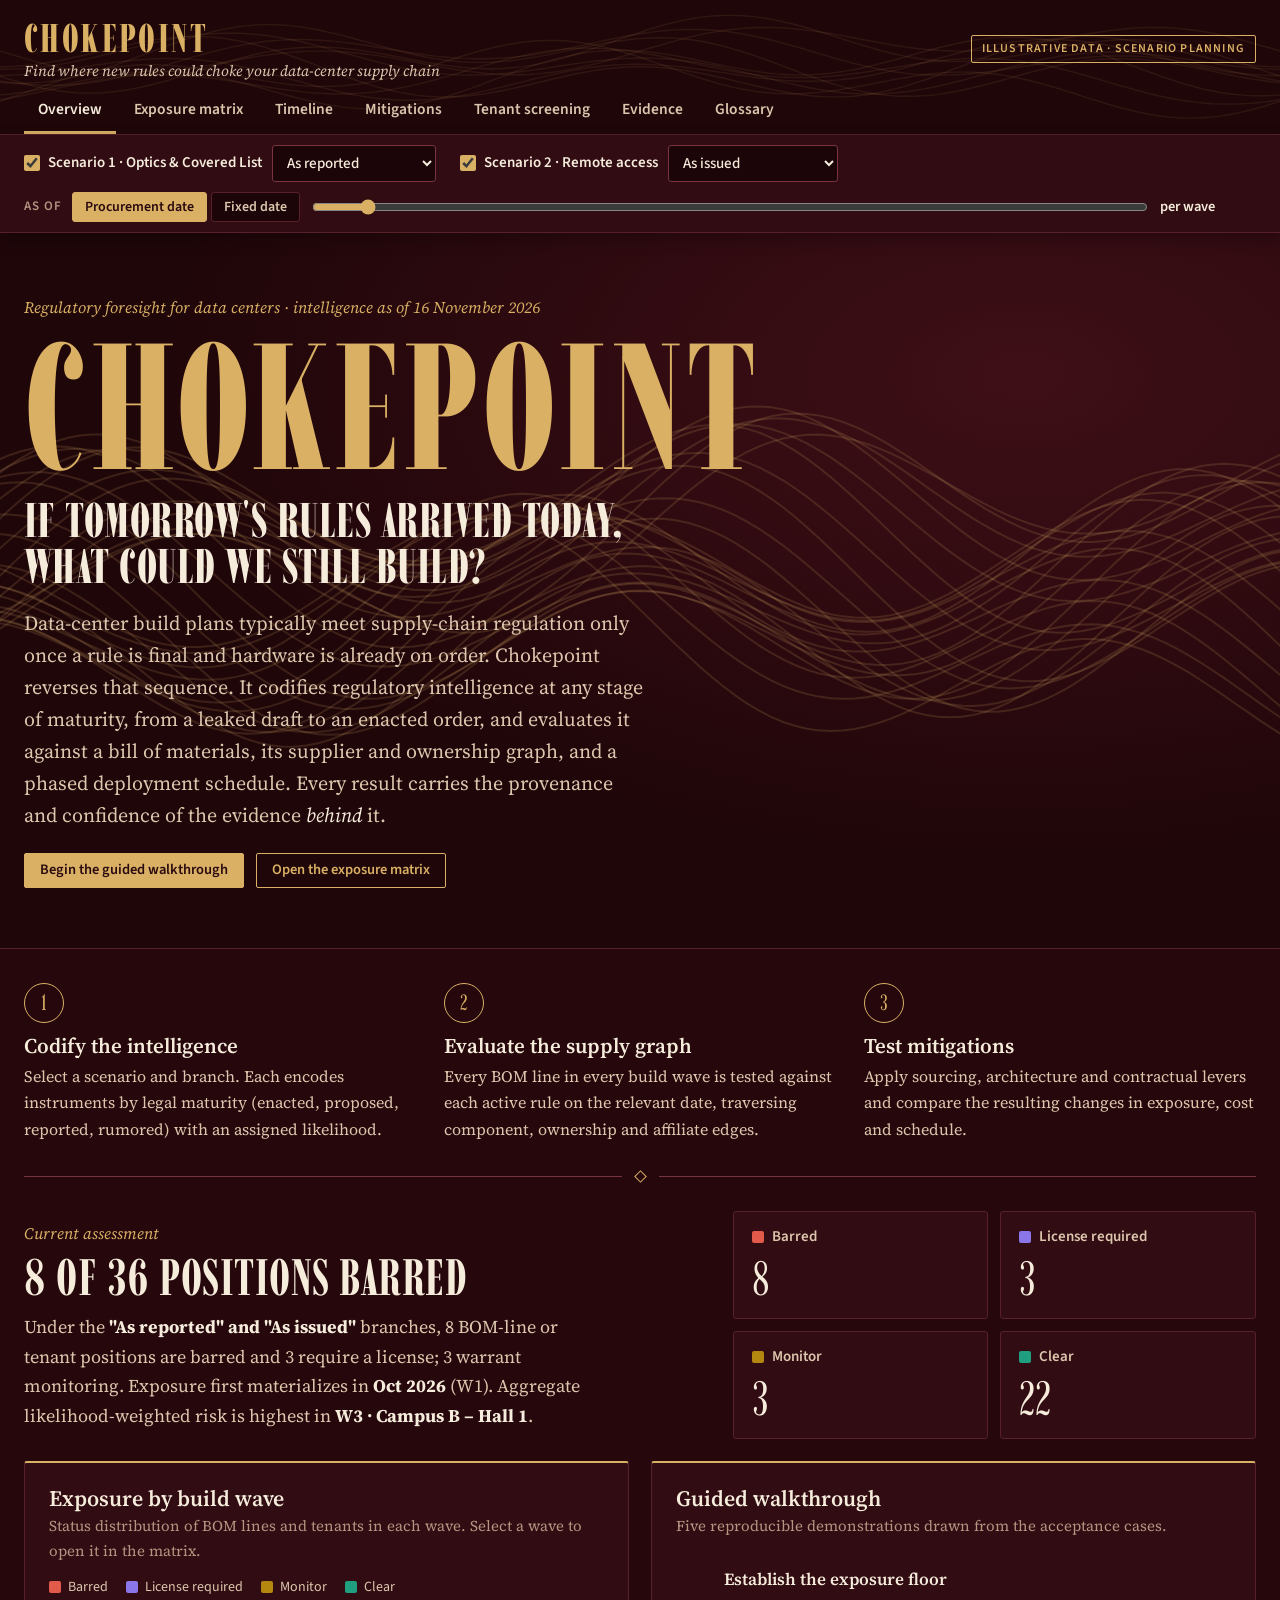
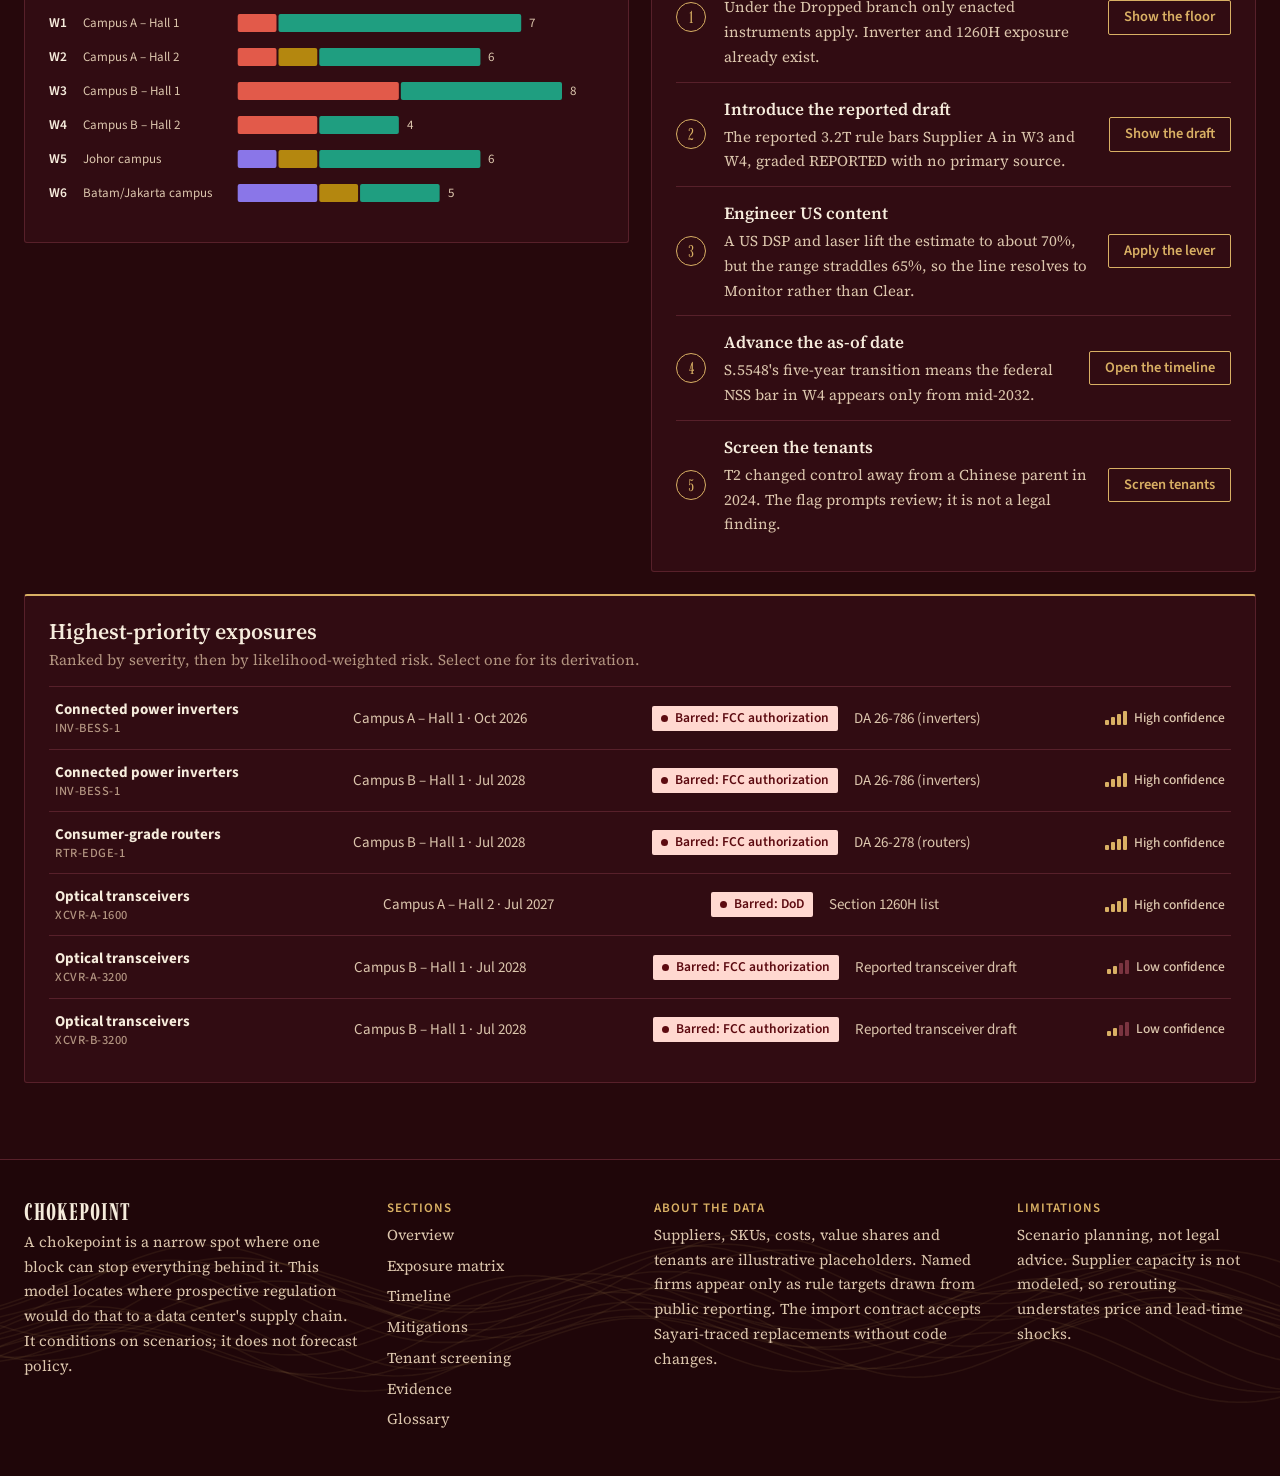
==== docs/index.html @ ebf14342 "Raise copy to a graduate reading level Restore regulatory terms of art, show evidence grades inline," ====
<!doctype html>
<html lang="en">
  <head>
    <meta charset="UTF-8" />
    <meta name="viewport" content="width=device-width, initial-scale=1.0" />
    <meta name="color-scheme" content="dark" />
    <title>Chokepoint</title>
    <meta name="description" content="Chokepoint: find where new rules could choke your data-center supply chain." />
    <link rel="preconnect" href="https://fonts.googleapis.com" />
    <link rel="preconnect" href="https://fonts.gstatic.com" crossorigin />
    <link rel="stylesheet" href="https://fonts.googleapis.com/css2?family=Imbue:opsz,wght@10..100,500..800&family=Source+Serif+4:ital,opsz,wght@0,8..60,400;0,8..60,600;1,8..60,400&family=Source+Sans+3:wght@400;500;600;700&display=swap" />
    <script type="module" crossorigin src="./assets/index-BmzJ3K8h.js"></script>
    <link rel="stylesheet" crossorigin href="./assets/index-D7K7IXL4.css">
  </head>
  <body>
    <div id="root"></div>
  </body>
</html>
---- docs/assets/index-D7K7IXL4.css ----
:root{color-scheme:dark;--bg: #26080c;--bg-raised: #310c12;--bg-hover: #3d1118;--bg-inset: #1c0508;--band: #1f0609;--line: #57202a;--line-strong: #7a3440;--text: #f6ecdc;--muted: #dcc6ad;--dim: #b39581;--gold: #d9b064;--gold-ink: #2a0a0e;--gold-soft: rgba(217, 176, 100, .12);--pattern: rgba(217, 176, 100, .16);--c-block: #e25a4a;--c-lic: #8a76e8;--c-watch: #b4870f;--c-clear: #1f9e80;--lane-solid: #ead2b8;--lane-bg: #3d1118;--st-block-bg: #ffd8d0;--st-block-fg: #5c0a10;--st-lic-bg: #ddd3ff;--st-lic-fg: #29125e;--st-risk-bg: #ffd4aa;--st-risk-fg: #4f2400;--st-watch-bg: #f4e09a;--st-watch-fg: #3d3000;--st-clear-fg: #a9dcc6;--st-clear-line: #4b7a69;--display: "Imbue", "Didot", "Bodoni 72", Georgia, serif;--serif: "Source Serif 4", Georgia, "Times New Roman", serif;--sans: "Source Sans 3", "Helvetica Neue", Arial, sans-serif;--radius: 3px}*{box-sizing:border-box}html,body{margin:0}html{scroll-behavior:smooth}body{background:var(--bg);color:var(--text);font:17px/1.65 var(--serif);-webkit-font-smoothing:antialiased}a{color:var(--gold);text-underline-offset:3px}:focus-visible{outline:2px solid var(--gold);outline-offset:2px}button,select,input{font:inherit;color:inherit}.wrap{max-width:1320px;margin:0 auto;padding-left:max(24px,env(safe-area-inset-left,0px));padding-right:max(24px,env(safe-area-inset-right,0px))}.muted{color:var(--muted)}.small{font-size:14px}.pad{padding:16px;margin:0}.code{font:500 12.5px/1.3 var(--sans);letter-spacing:.04em;color:var(--dim);display:block}.kicker{font:italic 400 16px/1.3 var(--serif);color:var(--gold)}.label{display:block;font:600 13px/1.3 var(--sans);letter-spacing:.06em;text-transform:uppercase;color:var(--dim);margin-top:4px}.display{font-family:var(--display);font-weight:700;font-variation-settings:"opsz" 60;text-transform:uppercase;letter-spacing:.01em;margin:0;line-height:.95;text-wrap:balance}.footnote{margin:0;font-size:14px;color:var(--dim);font-style:italic}.warn{color:var(--st-watch-bg);font-weight:600}.guilloche{position:absolute;top:0;right:0;bottom:0;left:0;width:100%;height:100%;pointer-events:none}.guilloche path{fill:none;stroke:var(--pattern);stroke-width:1}.orn-rule{display:flex;align-items:center;gap:0;margin:8px 0}.orn-rule:before,.orn-rule:after{content:"";flex:1;border-top:1px solid var(--line-strong)}.orn-rule span{width:9px;height:9px;transform:rotate(45deg);border:1px solid var(--gold);margin:0 14px}.topbar{position:relative;overflow:hidden;background:var(--band);border-bottom:1px solid var(--line)}.topbar-pattern path{stroke:#d9b06417}.topbar-in{position:relative;display:flex;flex-wrap:wrap;justify-content:space-between;align-items:center;gap:10px 24px;padding-block:18px 10px}.wordmark{display:grid;gap:4px;color:var(--text);text-decoration:none}.wordmark span{font:800 40px/1 var(--display);font-variation-settings:"opsz" 90;letter-spacing:.06em;text-transform:uppercase;color:var(--gold)}.wordmark small{font:italic 15px/1.2 var(--serif);color:var(--muted)}.banner{font:600 12px/1 var(--sans);letter-spacing:.1em;text-transform:uppercase;color:var(--gold);border:1px solid var(--gold);padding:7px 10px;border-radius:2px}.tabs{position:relative;display:flex;flex-wrap:wrap;gap:0 4px}.tabs a{padding:12px 14px 13px;color:var(--muted);text-decoration:none;font:600 15.5px/1 var(--sans);border-bottom:3px solid transparent}.tabs a:hover{color:var(--text)}.tabs a[aria-current=page]{color:var(--text);border-bottom-color:var(--gold)}body:before{content:"";position:fixed;inset:0 0 auto;height:env(safe-area-inset-top,0px);z-index:30;background:var(--bg-raised)}.controlbar{position:sticky;top:env(safe-area-inset-top,0px);z-index:20;background:var(--bg-raised);border-bottom:1px solid var(--line);box-shadow:0 6px 16px #00000047;font-family:var(--sans)}.controlbar-in{display:flex;flex-wrap:wrap;gap:10px 24px;align-items:center;padding-block:10px}.ctl{display:flex;align-items:center;gap:10px}.ctl select{background:var(--bg-inset);border:1px solid var(--line-strong);border-radius:3px;padding:6px 10px;font:500 15px/1.2 var(--sans)}.ctl select:disabled{opacity:.45}.ctl-date{flex:1 1 420px;min-width:300px}.ctl-date .seg button{white-space:nowrap}.ctl-date input[type=range]{flex:1;min-width:100px;accent-color:var(--gold)}.controlbar .seg{flex-wrap:nowrap}.ctl-label{white-space:nowrap;font:600 13px/1 var(--sans);letter-spacing:.08em;text-transform:uppercase;color:var(--dim)}.readout{font:600 14.5px/1.2 var(--sans);min-width:96px;white-space:nowrap}.toggle{display:inline-flex;gap:8px;align-items:center;font:600 15px/1.3 var(--sans);cursor:pointer}.toggle input{accent-color:var(--gold);width:16px;height:16px;margin:0}.seg{display:inline-flex;flex-wrap:wrap;gap:4px;font-family:var(--sans)}.seg button{background:var(--bg-inset);border:1px solid var(--line);border-radius:3px;padding:7px 12px;font:600 14px/1 var(--sans);color:var(--muted);cursor:pointer}.seg button:hover{color:var(--text);border-color:var(--line-strong)}.seg button[aria-pressed=true]{background:var(--gold);border-color:var(--gold);color:var(--gold-ink)}.lever-pill{background:var(--gold-soft);border:1px solid var(--gold);color:var(--gold);border-radius:999px;padding:6px 13px;font:600 13.5px/1 var(--sans);cursor:pointer}.btn{background:transparent;border:1px solid var(--gold);color:var(--gold);border-radius:2px;padding:9px 15px;font:600 14.5px/1 var(--sans);cursor:pointer;white-space:nowrap}.btn:hover{background:var(--gold-soft)}.btn.primary{background:var(--gold);color:var(--gold-ink)}.btn.primary:hover{background:#e6c27c}.heroband{position:relative;overflow:hidden;background:radial-gradient(ellipse at 80% 20%,#3f0f17 0%,var(--band) 60%);border-bottom:1px solid var(--line)}.hero-pattern{opacity:1}.hero-in{position:relative;display:grid;gap:18px;padding-block:64px 60px;max-width:1320px}.hero-brand{font-size:clamp(72px,14vw,200px);line-height:.8;font-weight:800;font-variation-settings:"opsz" 100;letter-spacing:.02em;color:var(--gold)}.hero-title{font-size:clamp(30px,3.8vw,52px);line-height:.95;color:var(--text);font-weight:800;font-variation-settings:"opsz" 100}.hero-lede{margin:0;max-width:62ch;font-size:20px;line-height:1.6;color:var(--muted)}.hero-lede em{color:var(--text)}.hero-cta{display:flex;flex-wrap:wrap;gap:12px;margin-top:4px}.pagehead{position:relative;overflow:hidden;background:var(--band);border-bottom:1px solid var(--line)}.pagehead-pattern path{stroke:#d9b0641f}.pagehead-in{position:relative;display:grid;gap:10px;padding-block:40px 34px}.pagehead .display{font-size:clamp(38px,5vw,68px)}.intro{max-width:70ch;color:var(--muted);font-size:18px}.intro p{margin:0}.intro b{color:var(--text)}.view{display:grid;gap:22px;padding-block:34px 56px}.with-side{grid-template-columns:minmax(0,1fr) 380px;align-items:start}.main-col{display:grid;gap:14px;min-width:0}@media(max-width:1100px){.with-side{grid-template-columns:minmax(0,1fr)}}.grid-2{display:grid;grid-template-columns:repeat(auto-fit,minmax(min(100%,480px),1fr));gap:22px;align-items:start}.grid-side{display:grid;grid-template-columns:minmax(0,1fr) 340px;gap:22px;align-items:start}@media(max-width:1000px){.grid-side{grid-template-columns:minmax(0,1fr)}}.card{background:var(--bg-raised);border:1px solid var(--line);border-top:2px solid var(--gold);border-radius:var(--radius);padding:22px 24px;min-width:0;display:grid;gap:14px;align-content:start}.card-h{display:grid;gap:2px}.card-h h2{margin:0;font:600 22px/1.25 var(--serif)}.card-h p{margin:0;font-size:15px;color:var(--dim)}.steps{display:grid;grid-template-columns:repeat(auto-fit,minmax(240px,1fr));gap:28px}.steps h3{margin:10px 0 4px;font:600 21px/1.25 var(--serif)}.steps p{margin:0;color:var(--muted);font-size:16px}.step-n{display:inline-grid;place-items:center;width:40px;height:40px;border-radius:50%;border:1px solid var(--gold);color:var(--gold);font:400 22px/1 var(--display)}.step-n.small{width:30px;height:30px;font-size:17px}.answer{display:grid;grid-template-columns:minmax(0,1.3fr) minmax(0,1fr);gap:28px;align-items:center}@media(max-width:900px){.answer{grid-template-columns:minmax(0,1fr)}}.answer .display{font-size:clamp(34px,4vw,54px);margin:6px 0 10px}.lede{margin:0;font-size:18px;color:var(--muted);max-width:64ch}.lede b{color:var(--text)}.tiles{display:grid;grid-template-columns:repeat(2,minmax(0,1fr));gap:12px}.tile{display:grid;gap:8px;text-align:left;background:var(--bg-raised);border:1px solid var(--line);border-radius:var(--radius);padding:16px 18px;cursor:pointer;font-family:var(--sans)}.tile:hover{border-color:var(--gold)}.tile-k{display:flex;align-items:center;gap:8px;font:600 15px/1.2 var(--sans);color:var(--muted)}.tile-n{font:400 48px/1 var(--display);font-variant-numeric:tabular-nums}.tour{list-style:none;margin:0;padding:0;display:grid}.tour li{display:grid;grid-template-columns:34px minmax(0,1fr) auto;gap:14px;align-items:center;padding:12px 0;border-top:1px solid var(--line)}.tour li:first-child{border-top:0}.tour b{font:600 17px/1.3 var(--serif)}.tour p{margin:2px 0 0;font-size:15px;color:var(--muted)}@media(max-width:560px){.tour li{grid-template-columns:34px minmax(0,1fr)}.tour .btn{grid-column:2;justify-self:start}}.toplist{display:grid}.toprow{display:grid;grid-template-columns:minmax(170px,1.2fr) minmax(150px,1.2fr) auto minmax(0,1fr) auto;gap:16px;align-items:center;text-align:left;background:transparent;border:0;border-top:1px solid var(--line);padding:12px 6px;cursor:pointer;font:15px/1.4 var(--sans)}.toprow:hover{background:var(--bg-hover)}.toprow>*{min-width:0}@media(max-width:900px){.toprow{grid-template-columns:1fr auto}.toprow>:nth-child(2),.toprow>:nth-child(4),.toprow>:nth-child(5){display:none}}.sure{display:inline-flex;align-items:center;gap:7px;font:500 13.5px/1.2 var(--sans);color:var(--muted);white-space:nowrap}.sure-bars{display:inline-flex;gap:2px;align-items:flex-end}.sure-bars i{width:4px;background:var(--line-strong);border-radius:1px}.sure-bars i:nth-child(1){height:5px}.sure-bars i:nth-child(2){height:8px}.sure-bars i:nth-child(3){height:11px}.sure-bars i:nth-child(4){height:14px}.sure-bars i.on{background:var(--gold)}.chart{position:relative;display:grid;gap:12px;min-width:0;font-family:var(--sans)}.chart svg{display:block;overflow:visible}.legend{display:flex;flex-wrap:wrap;gap:6px 18px;font:14px/1.3 var(--sans);color:var(--muted)}.legend span{display:inline-flex;align-items:center;gap:7px}.sw{display:inline-block;width:12px;height:12px;border-radius:2px;flex:none}.sw-block{background:var(--c-block)}.sw-lic{background:var(--c-lic)}.sw-watch{background:var(--c-watch)}.sw-clear{background:var(--c-clear)}.sw-lane{background:var(--lane-solid)}.sw-hatch{background:repeating-linear-gradient(45deg,var(--lane-solid) 0 2px,var(--lane-bg) 2px 5px)}.sw-sparse{background:repeating-linear-gradient(135deg,var(--lane-solid) 0 1px,var(--lane-bg) 1px 6px)}.sw-dash{border:1.5px dashed var(--lane-solid)}.sw-dot{border:2px solid var(--text);border-radius:50%}.ax{font:13px var(--sans);fill:var(--muted)}.ax-strong{font:600 13.5px var(--sans);fill:var(--text)}.ax-dim{font:italic 13px var(--serif);fill:var(--dim)}.ax-cursor{font:600 12.5px var(--sans);fill:var(--gold)}.grid{stroke:var(--line);stroke-width:1}.zero{stroke:var(--line-strong);stroke-width:1.5}.cursor{stroke:var(--gold);stroke-width:2}.tick{stroke:var(--text);stroke-width:2}.dot{fill:var(--bg-raised);stroke:var(--text);stroke-width:2}.dashbox{stroke:var(--lane-solid);stroke-width:1.5;stroke-dasharray:4 3}.clickable{cursor:pointer}.clickable:hover .ax-strong{fill:var(--gold)}.tooltip{position:absolute;z-index:5;pointer-events:none;background:var(--bg-inset);border:1px solid var(--line-strong);border-radius:3px;padding:9px 11px;font:14px/1.45 var(--sans);color:var(--text);box-shadow:0 8px 20px #0006;max-width:300px}.tiprow{display:flex;align-items:center;gap:6px}.tiprow b{margin-left:auto;padding-left:12px}.tiphint{display:block;margin-top:4px;color:var(--dim);font-size:13px}.filters{display:flex;flex-wrap:wrap;gap:10px 22px;align-items:center;font-family:var(--sans)}.matrix{overflow-x:auto;border:1px solid var(--line);border-radius:var(--radius);background:var(--bg-inset);font-family:var(--sans)}table{border-collapse:separate;border-spacing:0;width:100%;font-variant-numeric:tabular-nums}th,td{border-bottom:1px solid var(--line);padding:0;text-align:left;vertical-align:top}.matrix thead th{background:var(--bg-raised);padding:12px 14px;min-width:150px;font-weight:400;vertical-align:bottom}.matrix thead th:first-child{min-width:200px;position:sticky;left:0;z-index:2;font:600 13px var(--sans);color:var(--dim);letter-spacing:.08em;text-transform:uppercase}.wid{display:block;font:400 22px/1 var(--display);color:var(--gold)}.wname{display:block;font:600 15px/1.3 var(--sans);color:var(--text);margin:4px 0}.wmeta{display:block;font:13.5px/1.45 var(--sans);color:var(--muted)}.matrix tbody th{position:sticky;left:0;z-index:1;background:var(--bg-inset);padding:12px 14px;font:600 15px/1.3 var(--sans);border-right:1px solid var(--line)}.matrix tbody th small{display:block;color:var(--dim);font:400 13px/1.35 var(--sans);margin-top:2px}.matrix td.txt{padding:14px;font-size:15px;vertical-align:middle}.matrix td.num{font-variant-numeric:tabular-nums}tr.group th,tr.group td{background:var(--bg)!important;padding:18px 14px 8px}tr.group th{font:600 19px/1.2 var(--serif)!important;color:var(--text)}tr.group th small{font:italic 14px/1.4 var(--serif)!important;color:var(--dim);max-width:46ch}.cellbtn{display:grid;gap:6px;width:100%;min-height:64px;padding:11px 14px;background:transparent;border:0;text-align:left;cursor:pointer;align-content:start}.cellbtn:hover{background:var(--bg-hover)}.cellbtn[aria-pressed=true]{background:var(--gold-soft);box-shadow:inset 0 0 0 1.5px var(--gold)}.empty{display:block;padding:14px;color:var(--line-strong)}.flags{display:flex;flex-wrap:wrap;gap:4px}.flag{font:500 12px/1.2 var(--sans);color:var(--muted);border:1px dashed var(--line-strong);padding:3px 6px;border-radius:2px}.chip{display:inline-flex;align-items:center;gap:7px;justify-self:start;font:600 13.5px/1.1 var(--sans);padding:5px 9px;border-radius:2px;white-space:nowrap}.chip:before{content:"";width:7px;height:7px;border-radius:50%;background:currentColor;flex:none}.chip.block{background:var(--st-block-bg);color:var(--st-block-fg)}.chip.lic{background:var(--st-lic-bg);color:var(--st-lic-fg)}.chip.risk{background:var(--st-risk-bg);color:var(--st-risk-fg)}.chip.watch{background:var(--st-watch-bg);color:var(--st-watch-fg)}.chip.clear{color:var(--st-clear-fg);box-shadow:inset 0 0 0 1px var(--st-clear-line)}.side{position:sticky;top:76px;background:var(--bg-raised);border:1px solid var(--line);border-top:2px solid var(--gold);border-radius:var(--radius);padding:20px 22px;display:grid;gap:12px;max-height:calc(100vh - 92px);overflow:auto;align-content:start;font-size:16px}.side-h{display:flex;justify-content:space-between;gap:8px;align-items:start}.side .display{font-size:30px}.x{background:none;border:0;color:var(--muted);font-size:24px;line-height:1;cursor:pointer;padding:0 4px}.x:hover{color:var(--text)}.hit{border-top:1px solid var(--line);padding-top:14px;display:grid;gap:8px}.hit-h{display:flex;gap:10px;align-items:baseline;font-size:17px}.rule-tag{font:600 12px/1 var(--sans);color:var(--gold);border:1px solid var(--gold);padding:3px 5px;border-radius:2px}.hit p{margin:0;font-size:15.5px;color:var(--muted)}.chain{list-style:none;margin:0;padding:10px 12px;display:grid;gap:8px;background:var(--bg-inset);border-radius:3px;font:15px/1.35 var(--sans)}.chain li{position:relative;padding-left:20px}.chain li:before{content:"";position:absolute;left:4px;top:7px;width:7px;height:7px;border-radius:50%;background:var(--gold)}.chain li+li:after{content:"";position:absolute;left:7px;top:-8px;height:14px;border-left:1px solid var(--line-strong)}.sources{display:grid;gap:4px;font:15px/1.4 var(--sans)}.nosrc{display:inline-block;font:600 12.5px/1 var(--sans);color:var(--st-block-bg);border:1px dashed var(--st-block-bg);padding:5px 7px;border-radius:2px;justify-self:start;margin-top:4px}.more summary{cursor:pointer;font:600 14px/1.3 var(--sans);color:var(--dim)}.kv{display:grid;grid-template-columns:110px minmax(0,1fr);gap:6px 12px;font:14.5px/1.45 var(--sans);margin:8px 0 0}.kv dt{color:var(--dim);font-weight:600}.kv dd{margin:0;min-width:0;overflow-wrap:anywhere}.kv dd.code{display:block}.own{display:grid;gap:6px;padding:12px;background:var(--bg-inset);border-radius:3px}.own-track{position:relative;height:26px}.own-seg{position:absolute;top:0;height:26px;border-radius:2px;background:var(--line-strong);font:600 12.5px/26px var(--sans);padding-left:7px;overflow:hidden;white-space:nowrap}.own-seg.concern{background:var(--c-block);color:#fff}.own-legend{display:grid;gap:2px;font:14px/1.4 var(--sans);color:var(--muted)}.own p{margin:0}.rulecard{display:grid;gap:10px}.rulecard .display{font-size:28px}.rulecard p{margin:0;color:var(--muted)}.lever-grid{display:grid;grid-template-columns:repeat(auto-fit,minmax(min(100%,300px),1fr));gap:14px}.lever{display:grid;grid-template-columns:18px minmax(0,1fr);gap:6px 12px;background:var(--bg-raised);border:1px solid var(--line);border-radius:var(--radius);padding:16px 18px;cursor:pointer}.lever:hover{border-color:var(--line-strong)}.lever.on{border-color:var(--gold);background:linear-gradient(0deg,var(--gold-soft),var(--gold-soft)),var(--bg-raised)}.lever input{grid-row:span 2;accent-color:var(--gold);width:17px;height:17px;margin-top:4px}.lever-t{font:600 17.5px/1.3 var(--serif)}.lever-d{font-size:15px;color:var(--muted)}.tablewrap{overflow-x:auto}table.plain{font-family:var(--sans)}table.plain th,table.plain td{padding:10px 12px;font-size:15px;vertical-align:top}table.plain thead th{font:600 13px/1.3 var(--sans);color:var(--dim);text-transform:uppercase;letter-spacing:.06em}.better{color:var(--st-clear-fg)}.worse{color:#ffb6aa}.notes{margin:0;padding-left:20px;display:grid;gap:4px;font:14.5px/1.45 var(--sans);color:var(--muted)}.scale{display:grid;grid-template-columns:repeat(auto-fit,minmax(220px,1fr));gap:18px;padding:18px 22px;border:1px solid var(--line);border-radius:var(--radius)}.scale p{margin:6px 0 0;font-size:15px;color:var(--muted)}.legal{display:inline-block;font:600 13px/1 var(--sans);padding:5px 8px;border-radius:2px;border:1px solid var(--line-strong)}.legal-enacted{background:var(--text);color:var(--bg);border-color:var(--text)}.legal-reported,.legal-rumored{border-style:dashed;color:var(--st-watch-bg)}.src+.src{margin-top:8px}.intel{display:grid;gap:8px}.intel details{border-top:1px solid var(--line);padding-top:10px}.intel summary{cursor:pointer;font-weight:600}.intel p{margin:8px 0 0;font-size:16px}.glossary{display:grid;grid-template-columns:repeat(auto-fit,minmax(min(100%,380px),1fr));gap:0 40px;margin:0}.glossary div{padding:16px 0;border-top:1px solid var(--line)}.glossary dt{font:400 24px/1.1 var(--display);text-transform:uppercase;letter-spacing:.02em;color:var(--gold)}.glossary dd{margin:6px 0 0;color:var(--muted)}.foot{position:relative;overflow:hidden;background:var(--band);border-top:1px solid var(--line);margin-top:20px}.foot-pattern path{stroke:#d9b06414}.foot-in{position:relative;display:grid;grid-template-columns:1.4fr 1fr 1.4fr 1fr;gap:28px;padding-block:40px 44px;font-size:15px;color:var(--muted)}@media(max-width:860px){.foot-in{grid-template-columns:1fr 1fr}}@media(max-width:520px){.foot-in{grid-template-columns:1fr}}.foot-in>div{display:grid;gap:6px;align-content:start}.foot-in p{margin:0}.foot-title{font:700 24px/1 var(--display);text-transform:uppercase;letter-spacing:.04em;color:var(--text)}.foot-h{font:600 13px/1.3 var(--sans);letter-spacing:.08em;text-transform:uppercase;color:var(--gold)}.foot-in a{color:var(--muted);text-decoration:none}.foot-in a:hover{color:var(--text);text-decoration:underline}@media(prefers-reduced-motion:reduce){*{transition:none!important}html{scroll-behavior:auto}}
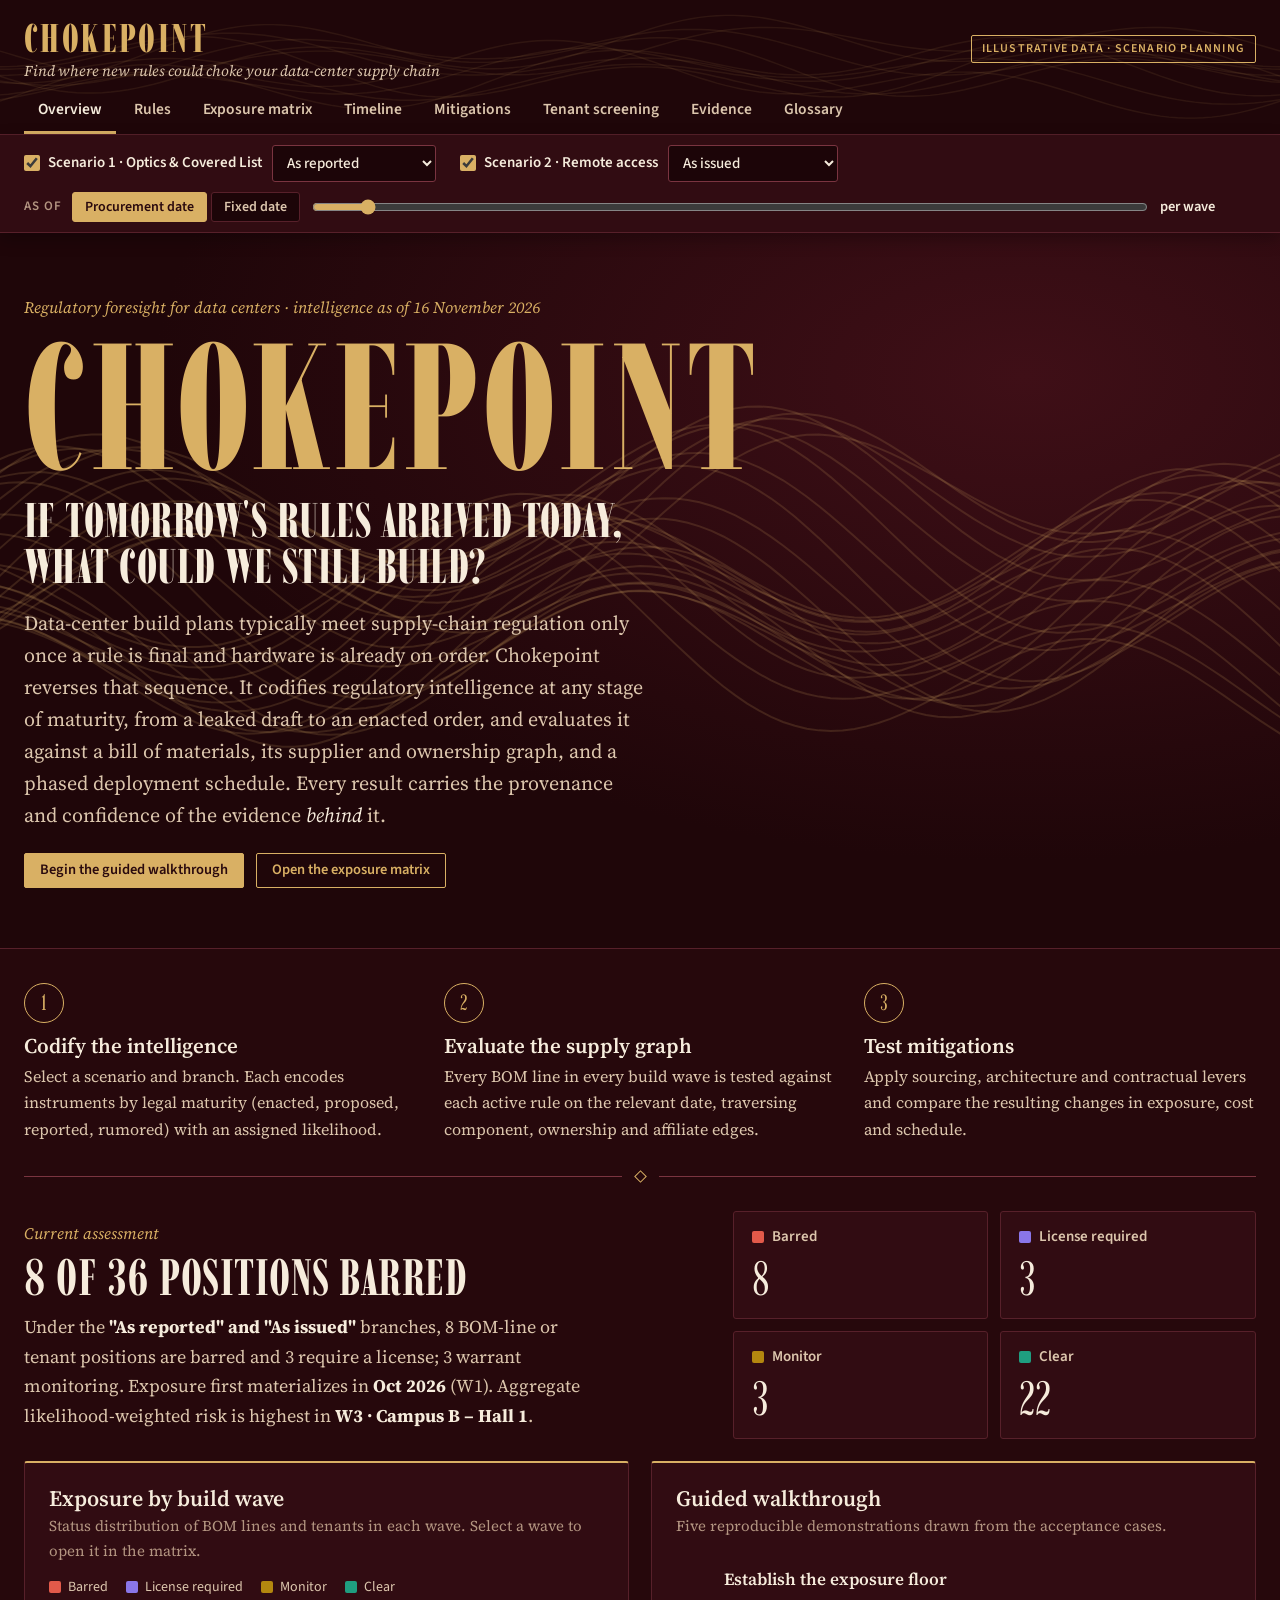
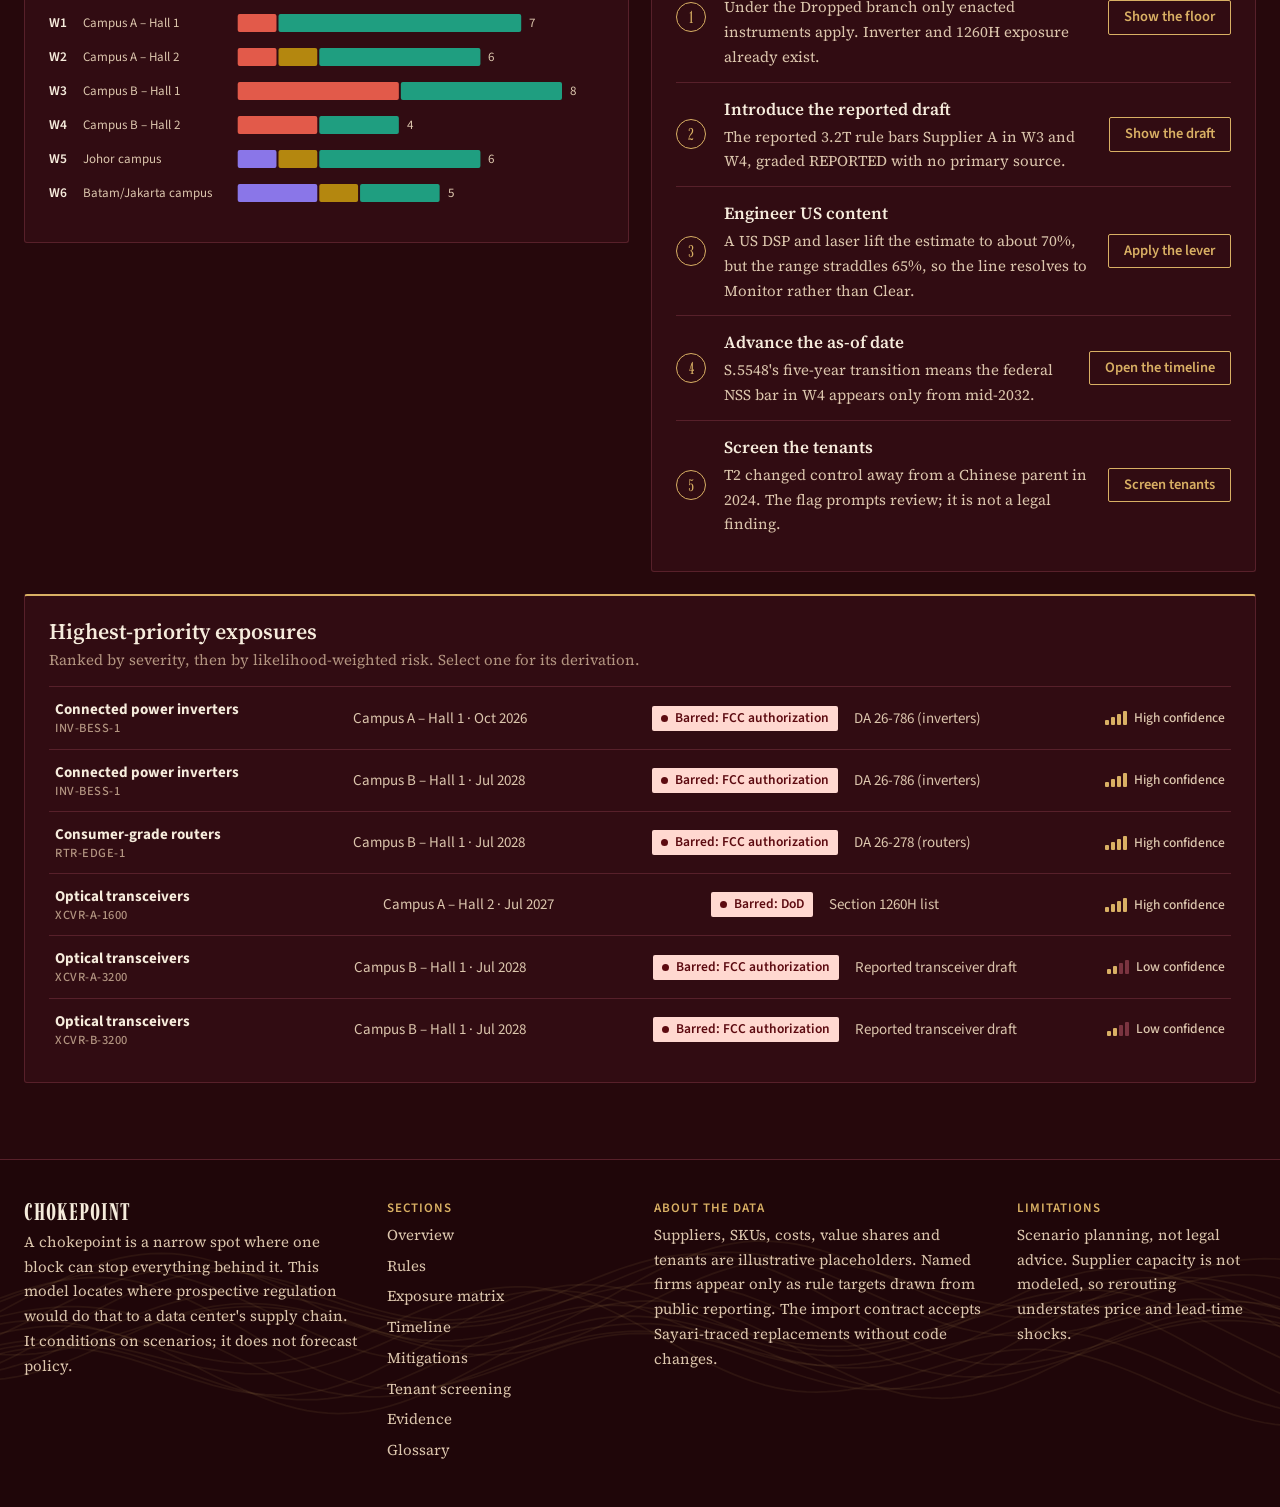
==== commit 52882fff: "Add a Rules page that explains each rule in a fixed structure Each rule card states what it restrict" ====
--- a/docs/index.html
+++ b/docs/index.html
@@ -9,8 +9,8 @@
     <link rel="preconnect" href="https://fonts.googleapis.com" />
     <link rel="preconnect" href="https://fonts.gstatic.com" crossorigin />
     <link rel="stylesheet" href="https://fonts.googleapis.com/css2?family=Imbue:opsz,wght@10..100,500..800&family=Source+Serif+4:ital,opsz,wght@0,8..60,400;0,8..60,600;1,8..60,400&family=Source+Sans+3:wght@400;500;600;700&display=swap" />
-    <script type="module" crossorigin src="./assets/index-BmzJ3K8h.js"></script>
-    <link rel="stylesheet" crossorigin href="./assets/index-D7K7IXL4.css">
+    <script type="module" crossorigin src="./assets/index-pLZ-iqLH.js"></script>
+    <link rel="stylesheet" crossorigin href="./assets/index-flAOqV9y.css">
   </head>
   <body>
     <div id="root"></div>
--- a/docs/assets/index-flAOqV9y.css
+++ b/docs/assets/index-flAOqV9y.css
@@ -0,0 +1 @@
+:root{color-scheme:dark;--bg: #26080c;--bg-raised: #310c12;--bg-hover: #3d1118;--bg-inset: #1c0508;--band: #1f0609;--line: #57202a;--line-strong: #7a3440;--text: #f6ecdc;--muted: #dcc6ad;--dim: #b39581;--gold: #d9b064;--gold-ink: #2a0a0e;--gold-soft: rgba(217, 176, 100, .12);--pattern: rgba(217, 176, 100, .16);--c-block: #e25a4a;--c-lic: #8a76e8;--c-watch: #b4870f;--c-clear: #1f9e80;--lane-solid: #ead2b8;--lane-bg: #3d1118;--st-block-bg: #ffd8d0;--st-block-fg: #5c0a10;--st-lic-bg: #ddd3ff;--st-lic-fg: #29125e;--st-risk-bg: #ffd4aa;--st-risk-fg: #4f2400;--st-watch-bg: #f4e09a;--st-watch-fg: #3d3000;--st-clear-fg: #a9dcc6;--st-clear-line: #4b7a69;--display: "Imbue", "Didot", "Bodoni 72", Georgia, serif;--serif: "Source Serif 4", Georgia, "Times New Roman", serif;--sans: "Source Sans 3", "Helvetica Neue", Arial, sans-serif;--radius: 3px}*{box-sizing:border-box}html,body{margin:0}html{scroll-behavior:smooth}body{background:var(--bg);color:var(--text);font:17px/1.65 var(--serif);-webkit-font-smoothing:antialiased}a{color:var(--gold);text-underline-offset:3px}:focus-visible{outline:2px solid var(--gold);outline-offset:2px}button,select,input{font:inherit;color:inherit}.wrap{max-width:1320px;margin:0 auto;padding-left:max(24px,env(safe-area-inset-left,0px));padding-right:max(24px,env(safe-area-inset-right,0px))}.muted{color:var(--muted)}.small{font-size:14px}.pad{padding:16px;margin:0}.code{font:500 12.5px/1.3 var(--sans);letter-spacing:.04em;color:var(--dim);display:block}.kicker{font:italic 400 16px/1.3 var(--serif);color:var(--gold)}.label{display:block;font:600 13px/1.3 var(--sans);letter-spacing:.06em;text-transform:uppercase;color:var(--dim);margin-top:4px}.display{font-family:var(--display);font-weight:700;font-variation-settings:"opsz" 60;text-transform:uppercase;letter-spacing:.01em;margin:0;line-height:.95;text-wrap:balance}.footnote{margin:0;font-size:14px;color:var(--dim);font-style:italic}.warn{color:var(--st-watch-bg);font-weight:600}.guilloche{position:absolute;top:0;right:0;bottom:0;left:0;width:100%;height:100%;pointer-events:none}.guilloche path{fill:none;stroke:var(--pattern);stroke-width:1}.orn-rule{display:flex;align-items:center;gap:0;margin:8px 0}.orn-rule:before,.orn-rule:after{content:"";flex:1;border-top:1px solid var(--line-strong)}.orn-rule span{width:9px;height:9px;transform:rotate(45deg);border:1px solid var(--gold);margin:0 14px}.topbar{position:relative;overflow:hidden;background:var(--band);border-bottom:1px solid var(--line)}.topbar-pattern path{stroke:#d9b06417}.topbar-in{position:relative;display:flex;flex-wrap:wrap;justify-content:space-between;align-items:center;gap:10px 24px;padding-block:18px 10px}.wordmark{display:grid;gap:4px;color:var(--text);text-decoration:none}.wordmark span{font:800 40px/1 var(--display);font-variation-settings:"opsz" 90;letter-spacing:.06em;text-transform:uppercase;color:var(--gold)}.wordmark small{font:italic 15px/1.2 var(--serif);color:var(--muted)}.banner{font:600 12px/1 var(--sans);letter-spacing:.1em;text-transform:uppercase;color:var(--gold);border:1px solid var(--gold);padding:7px 10px;border-radius:2px}.tabs{position:relative;display:flex;flex-wrap:wrap;gap:0 4px}.tabs a{padding:12px 14px 13px;color:var(--muted);text-decoration:none;font:600 15.5px/1 var(--sans);border-bottom:3px solid transparent}.tabs a:hover{color:var(--text)}.tabs a[aria-current=page]{color:var(--text);border-bottom-color:var(--gold)}body:before{content:"";position:fixed;inset:0 0 auto;height:env(safe-area-inset-top,0px);z-index:30;background:var(--bg-raised)}.controlbar{position:sticky;top:env(safe-area-inset-top,0px);z-index:20;background:var(--bg-raised);border-bottom:1px solid var(--line);box-shadow:0 6px 16px #00000047;font-family:var(--sans)}.controlbar-in{display:flex;flex-wrap:wrap;gap:10px 24px;align-items:center;padding-block:10px}.ctl{display:flex;align-items:center;gap:10px}.ctl select{background:var(--bg-inset);border:1px solid var(--line-strong);border-radius:3px;padding:6px 10px;font:500 15px/1.2 var(--sans)}.ctl select:disabled{opacity:.45}.ctl-date{flex:1 1 420px;min-width:300px}.ctl-date .seg button{white-space:nowrap}.ctl-date input[type=range]{flex:1;min-width:100px;accent-color:var(--gold)}.controlbar .seg{flex-wrap:nowrap}.ctl-label{white-space:nowrap;font:600 13px/1 var(--sans);letter-spacing:.08em;text-transform:uppercase;color:var(--dim)}.readout{font:600 14.5px/1.2 var(--sans);min-width:96px;white-space:nowrap}.toggle{display:inline-flex;gap:8px;align-items:center;font:600 15px/1.3 var(--sans);cursor:pointer}.toggle input{accent-color:var(--gold);width:16px;height:16px;margin:0}.seg{display:inline-flex;flex-wrap:wrap;gap:4px;font-family:var(--sans)}.seg button{background:var(--bg-inset);border:1px solid var(--line);border-radius:3px;padding:7px 12px;font:600 14px/1 var(--sans);color:var(--muted);cursor:pointer}.seg button:hover{color:var(--text);border-color:var(--line-strong)}.seg button[aria-pressed=true]{background:var(--gold);border-color:var(--gold);color:var(--gold-ink)}.lever-pill{background:var(--gold-soft);border:1px solid var(--gold);color:var(--gold);border-radius:999px;padding:6px 13px;font:600 13.5px/1 var(--sans);cursor:pointer}.btn{background:transparent;border:1px solid var(--gold);color:var(--gold);border-radius:2px;padding:9px 15px;font:600 14.5px/1 var(--sans);cursor:pointer;white-space:nowrap}.btn:hover{background:var(--gold-soft)}.btn.primary{background:var(--gold);color:var(--gold-ink)}.btn.primary:hover{background:#e6c27c}.heroband{position:relative;overflow:hidden;background:radial-gradient(ellipse at 80% 20%,#3f0f17 0%,var(--band) 60%);border-bottom:1px solid var(--line)}.hero-pattern{opacity:1}.hero-in{position:relative;display:grid;gap:18px;padding-block:64px 60px;max-width:1320px}.hero-brand{font-size:clamp(72px,14vw,200px);line-height:.8;font-weight:800;font-variation-settings:"opsz" 100;letter-spacing:.02em;color:var(--gold)}.hero-title{font-size:clamp(30px,3.8vw,52px);line-height:.95;color:var(--text);font-weight:800;font-variation-settings:"opsz" 100}.hero-lede{margin:0;max-width:62ch;font-size:20px;line-height:1.6;color:var(--muted)}.hero-lede em{color:var(--text)}.hero-cta{display:flex;flex-wrap:wrap;gap:12px;margin-top:4px}.pagehead{position:relative;overflow:hidden;background:var(--band);border-bottom:1px solid var(--line)}.pagehead-pattern path{stroke:#d9b0641f}.pagehead-in{position:relative;display:grid;gap:10px;padding-block:40px 34px}.pagehead .display{font-size:clamp(38px,5vw,68px)}.intro{max-width:70ch;color:var(--muted);font-size:18px}.intro p{margin:0}.intro b{color:var(--text)}.view{display:grid;gap:22px;padding-block:34px 56px}.with-side{grid-template-columns:minmax(0,1fr) 380px;align-items:start}.main-col{display:grid;gap:14px;min-width:0}@media(max-width:1100px){.with-side{grid-template-columns:minmax(0,1fr)}}.grid-2{display:grid;grid-template-columns:repeat(auto-fit,minmax(min(100%,480px),1fr));gap:22px;align-items:start}.grid-side{display:grid;grid-template-columns:minmax(0,1fr) 340px;gap:22px;align-items:start}@media(max-width:1000px){.grid-side{grid-template-columns:minmax(0,1fr)}}.card{background:var(--bg-raised);border:1px solid var(--line);border-top:2px solid var(--gold);border-radius:var(--radius);padding:22px 24px;min-width:0;display:grid;gap:14px;align-content:start}.card-h{display:grid;gap:2px}.card-h h2{margin:0;font:600 22px/1.25 var(--serif)}.card-h p{margin:0;font-size:15px;color:var(--dim)}.steps{display:grid;grid-template-columns:repeat(auto-fit,minmax(240px,1fr));gap:28px}.steps h3{margin:10px 0 4px;font:600 21px/1.25 var(--serif)}.steps p{margin:0;color:var(--muted);font-size:16px}.step-n{display:inline-grid;place-items:center;width:40px;height:40px;border-radius:50%;border:1px solid var(--gold);color:var(--gold);font:400 22px/1 var(--display)}.step-n.small{width:30px;height:30px;font-size:17px}.answer{display:grid;grid-template-columns:minmax(0,1.3fr) minmax(0,1fr);gap:28px;align-items:center}@media(max-width:900px){.answer{grid-template-columns:minmax(0,1fr)}}.answer .display{font-size:clamp(34px,4vw,54px);margin:6px 0 10px}.lede{margin:0;font-size:18px;color:var(--muted);max-width:64ch}.lede b{color:var(--text)}.tiles{display:grid;grid-template-columns:repeat(2,minmax(0,1fr));gap:12px}.tile{display:grid;gap:8px;text-align:left;background:var(--bg-raised);border:1px solid var(--line);border-radius:var(--radius);padding:16px 18px;cursor:pointer;font-family:var(--sans)}.tile:hover{border-color:var(--gold)}.tile-k{display:flex;align-items:center;gap:8px;font:600 15px/1.2 var(--sans);color:var(--muted)}.tile-n{font:400 48px/1 var(--display);font-variant-numeric:tabular-nums}.tour{list-style:none;margin:0;padding:0;display:grid}.tour li{display:grid;grid-template-columns:34px minmax(0,1fr) auto;gap:14px;align-items:center;padding:12px 0;border-top:1px solid var(--line)}.tour li:first-child{border-top:0}.tour b{font:600 17px/1.3 var(--serif)}.tour p{margin:2px 0 0;font-size:15px;color:var(--muted)}@media(max-width:560px){.tour li{grid-template-columns:34px minmax(0,1fr)}.tour .btn{grid-column:2;justify-self:start}}.toplist{display:grid}.toprow{display:grid;grid-template-columns:minmax(170px,1.2fr) minmax(150px,1.2fr) auto minmax(0,1fr) auto;gap:16px;align-items:center;text-align:left;background:transparent;border:0;border-top:1px solid var(--line);padding:12px 6px;cursor:pointer;font:15px/1.4 var(--sans)}.toprow:hover{background:var(--bg-hover)}.toprow>*{min-width:0}@media(max-width:900px){.toprow{grid-template-columns:1fr auto}.toprow>:nth-child(2),.toprow>:nth-child(4),.toprow>:nth-child(5){display:none}}.sure{display:inline-flex;align-items:center;gap:7px;font:500 13.5px/1.2 var(--sans);color:var(--muted);white-space:nowrap}.sure-bars{display:inline-flex;gap:2px;align-items:flex-end}.sure-bars i{width:4px;background:var(--line-strong);border-radius:1px}.sure-bars i:nth-child(1){height:5px}.sure-bars i:nth-child(2){height:8px}.sure-bars i:nth-child(3){height:11px}.sure-bars i:nth-child(4){height:14px}.sure-bars i.on{background:var(--gold)}.chart{position:relative;display:grid;gap:12px;min-width:0;font-family:var(--sans)}.chart svg{display:block;overflow:visible}.legend{display:flex;flex-wrap:wrap;gap:6px 18px;font:14px/1.3 var(--sans);color:var(--muted)}.legend span{display:inline-flex;align-items:center;gap:7px}.sw{display:inline-block;width:12px;height:12px;border-radius:2px;flex:none}.sw-block{background:var(--c-block)}.sw-lic{background:var(--c-lic)}.sw-watch{background:var(--c-watch)}.sw-clear{background:var(--c-clear)}.sw-lane{background:var(--lane-solid)}.sw-hatch{background:repeating-linear-gradient(45deg,var(--lane-solid) 0 2px,var(--lane-bg) 2px 5px)}.sw-sparse{background:repeating-linear-gradient(135deg,var(--lane-solid) 0 1px,var(--lane-bg) 1px 6px)}.sw-dash{border:1.5px dashed var(--lane-solid)}.sw-dot{border:2px solid var(--text);border-radius:50%}.ax{font:13px var(--sans);fill:var(--muted)}.ax-strong{font:600 13.5px var(--sans);fill:var(--text)}.ax-dim{font:italic 13px var(--serif);fill:var(--dim)}.ax-cursor{font:600 12.5px var(--sans);fill:var(--gold)}.grid{stroke:var(--line);stroke-width:1}.zero{stroke:var(--line-strong);stroke-width:1.5}.cursor{stroke:var(--gold);stroke-width:2}.tick{stroke:var(--text);stroke-width:2}.dot{fill:var(--bg-raised);stroke:var(--text);stroke-width:2}.dashbox{stroke:var(--lane-solid);stroke-width:1.5;stroke-dasharray:4 3}.clickable{cursor:pointer}.clickable:hover .ax-strong{fill:var(--gold)}.tooltip{position:absolute;z-index:5;pointer-events:none;background:var(--bg-inset);border:1px solid var(--line-strong);border-radius:3px;padding:9px 11px;font:14px/1.45 var(--sans);color:var(--text);box-shadow:0 8px 20px #0006;max-width:300px}.tiprow{display:flex;align-items:center;gap:6px}.tiprow b{margin-left:auto;padding-left:12px}.tiphint{display:block;margin-top:4px;color:var(--dim);font-size:13px}.filters{display:flex;flex-wrap:wrap;gap:10px 22px;align-items:center;font-family:var(--sans)}.matrix{overflow-x:auto;border:1px solid var(--line);border-radius:var(--radius);background:var(--bg-inset);font-family:var(--sans)}table{border-collapse:separate;border-spacing:0;width:100%;font-variant-numeric:tabular-nums}th,td{border-bottom:1px solid var(--line);padding:0;text-align:left;vertical-align:top}.matrix thead th{background:var(--bg-raised);padding:12px 14px;min-width:150px;font-weight:400;vertical-align:bottom}.matrix thead th:first-child{min-width:200px;position:sticky;left:0;z-index:2;font:600 13px var(--sans);color:var(--dim);letter-spacing:.08em;text-transform:uppercase}.wid{display:block;font:400 22px/1 var(--display);color:var(--gold)}.wname{display:block;font:600 15px/1.3 var(--sans);color:var(--text);margin:4px 0}.wmeta{display:block;font:13.5px/1.45 var(--sans);color:var(--muted)}.matrix tbody th{position:sticky;left:0;z-index:1;background:var(--bg-inset);padding:12px 14px;font:600 15px/1.3 var(--sans);border-right:1px solid var(--line)}.matrix tbody th small{display:block;color:var(--dim);font:400 13px/1.35 var(--sans);margin-top:2px}.matrix td.txt{padding:14px;font-size:15px;vertical-align:middle}.matrix td.num{font-variant-numeric:tabular-nums}tr.group th,tr.group td{background:var(--bg)!important;padding:18px 14px 8px}tr.group th{font:600 19px/1.2 var(--serif)!important;color:var(--text)}tr.group th small{font:italic 14px/1.4 var(--serif)!important;color:var(--dim);max-width:46ch}.cellbtn{display:grid;gap:6px;width:100%;min-height:64px;padding:11px 14px;background:transparent;border:0;text-align:left;cursor:pointer;align-content:start}.cellbtn:hover{background:var(--bg-hover)}.cellbtn[aria-pressed=true]{background:var(--gold-soft);box-shadow:inset 0 0 0 1.5px var(--gold)}.empty{display:block;padding:14px;color:var(--line-strong)}.flags{display:flex;flex-wrap:wrap;gap:4px}.flag{font:500 12px/1.2 var(--sans);color:var(--muted);border:1px dashed var(--line-strong);padding:3px 6px;border-radius:2px}.chip{display:inline-flex;align-items:center;gap:7px;justify-self:start;font:600 13.5px/1.1 var(--sans);padding:5px 9px;border-radius:2px;white-space:nowrap}.chip:before{content:"";width:7px;height:7px;border-radius:50%;background:currentColor;flex:none}.chip.block{background:var(--st-block-bg);color:var(--st-block-fg)}.chip.lic{background:var(--st-lic-bg);color:var(--st-lic-fg)}.chip.risk{background:var(--st-risk-bg);color:var(--st-risk-fg)}.chip.watch{background:var(--st-watch-bg);color:var(--st-watch-fg)}.chip.clear{color:var(--st-clear-fg);box-shadow:inset 0 0 0 1px var(--st-clear-line)}.side{position:sticky;top:76px;background:var(--bg-raised);border:1px solid var(--line);border-top:2px solid var(--gold);border-radius:var(--radius);padding:20px 22px;display:grid;gap:12px;max-height:calc(100vh - 92px);overflow:auto;align-content:start;font-size:16px}.side-h{display:flex;justify-content:space-between;gap:8px;align-items:start}.side .display{font-size:30px}.x{background:none;border:0;color:var(--muted);font-size:24px;line-height:1;cursor:pointer;padding:0 4px}.x:hover{color:var(--text)}.hit{border-top:1px solid var(--line);padding-top:14px;display:grid;gap:8px}.hit-h{display:flex;gap:10px;align-items:baseline;font-size:17px}.rule-tag{font:600 12px/1 var(--sans);color:var(--gold);border:1px solid var(--gold);padding:3px 5px;border-radius:2px}.hit p{margin:0;font-size:15.5px;color:var(--muted)}.chain{list-style:none;margin:0;padding:10px 12px;display:grid;gap:8px;background:var(--bg-inset);border-radius:3px;font:15px/1.35 var(--sans)}.chain li{position:relative;padding-left:20px}.chain li:before{content:"";position:absolute;left:4px;top:7px;width:7px;height:7px;border-radius:50%;background:var(--gold)}.chain li+li:after{content:"";position:absolute;left:7px;top:-8px;height:14px;border-left:1px solid var(--line-strong)}.sources{display:grid;gap:4px;font:15px/1.4 var(--sans)}.nosrc{display:inline-block;font:600 12.5px/1 var(--sans);color:var(--st-block-bg);border:1px dashed var(--st-block-bg);padding:5px 7px;border-radius:2px;justify-self:start;margin-top:4px}.more summary{cursor:pointer;font:600 14px/1.3 var(--sans);color:var(--dim)}.kv{display:grid;grid-template-columns:110px minmax(0,1fr);gap:6px 12px;font:14.5px/1.45 var(--sans);margin:8px 0 0}.kv dt{color:var(--dim);font-weight:600}.kv dd{margin:0;min-width:0;overflow-wrap:anywhere}.kv dd.code{display:block}.own{display:grid;gap:6px;padding:12px;background:var(--bg-inset);border-radius:3px}.own-track{position:relative;height:26px}.own-seg{position:absolute;top:0;height:26px;border-radius:2px;background:var(--line-strong);font:600 12.5px/26px var(--sans);padding-left:7px;overflow:hidden;white-space:nowrap}.own-seg.concern{background:var(--c-block);color:#fff}.own-legend{display:grid;gap:2px;font:14px/1.4 var(--sans);color:var(--muted)}.own p{margin:0}.rulecard{display:grid;gap:10px}.rulecard .display{font-size:28px}.rulecard p{margin:0;color:var(--muted)}.lever-grid{display:grid;grid-template-columns:repeat(auto-fit,minmax(min(100%,300px),1fr));gap:14px}.lever{display:grid;grid-template-columns:18px minmax(0,1fr);gap:6px 12px;background:var(--bg-raised);border:1px solid var(--line);border-radius:var(--radius);padding:16px 18px;cursor:pointer}.lever:hover{border-color:var(--line-strong)}.lever.on{border-color:var(--gold);background:linear-gradient(0deg,var(--gold-soft),var(--gold-soft)),var(--bg-raised)}.lever input{grid-row:span 2;accent-color:var(--gold);width:17px;height:17px;margin-top:4px}.lever-t{font:600 17.5px/1.3 var(--serif)}.lever-d{font-size:15px;color:var(--muted)}.tablewrap{overflow-x:auto}table.plain{font-family:var(--sans)}table.plain th,table.plain td{padding:10px 12px;font-size:15px;vertical-align:top}table.plain thead th{font:600 13px/1.3 var(--sans);color:var(--dim);text-transform:uppercase;letter-spacing:.06em}.better{color:var(--st-clear-fg)}.worse{color:#ffb6aa}.notes{margin:0;padding-left:20px;display:grid;gap:4px;font:14.5px/1.45 var(--sans);color:var(--muted)}.scale{display:grid;grid-template-columns:repeat(auto-fit,minmax(220px,1fr));gap:18px;padding:18px 22px;border:1px solid var(--line);border-radius:var(--radius)}.scale p{margin:6px 0 0;font-size:15px;color:var(--muted)}.legal{display:inline-block;font:600 13px/1 var(--sans);padding:5px 8px;border-radius:2px;border:1px solid var(--line-strong)}.legal-enacted{background:var(--text);color:var(--bg);border-color:var(--text)}.legal-reported,.legal-rumored{border-style:dashed;color:var(--st-watch-bg)}.src+.src{margin-top:8px}.intel{display:grid;gap:8px}.intel details{border-top:1px solid var(--line);padding-top:10px}.intel summary{cursor:pointer;font-weight:600}.intel p{margin:8px 0 0;font-size:16px}.glossary{display:grid;grid-template-columns:repeat(auto-fit,minmax(min(100%,380px),1fr));gap:0 40px;margin:0}.glossary div{padding:16px 0;border-top:1px solid var(--line)}.glossary dt{font:400 24px/1.1 var(--display);text-transform:uppercase;letter-spacing:.02em;color:var(--gold)}.glossary dd{margin:6px 0 0;color:var(--muted)}.foot{position:relative;overflow:hidden;background:var(--band);border-top:1px solid var(--line);margin-top:20px}.foot-pattern path{stroke:#d9b06414}.foot-in{position:relative;display:grid;grid-template-columns:1.4fr 1fr 1.4fr 1fr;gap:28px;padding-block:40px 44px;font-size:15px;color:var(--muted)}@media(max-width:860px){.foot-in{grid-template-columns:1fr 1fr}}@media(max-width:520px){.foot-in{grid-template-columns:1fr}}.foot-in>div{display:grid;gap:6px;align-content:start}.foot-in p{margin:0}.foot-title{font:700 24px/1 var(--display);text-transform:uppercase;letter-spacing:.04em;color:var(--text)}.foot-h{font:600 13px/1.3 var(--sans);letter-spacing:.08em;text-transform:uppercase;color:var(--gold)}.foot-in a{color:var(--muted);text-decoration:none}.foot-in a:hover{color:var(--text);text-decoration:underline}@media(prefers-reduced-motion:reduce){*{transition:none!important}html{scroll-behavior:auto}}.howto{display:grid;grid-template-columns:minmax(0,1fr) auto;gap:18px 32px;align-items:end;padding:18px 22px;border:1px solid var(--line);border-radius:var(--radius)}.howto p{margin:6px 0 0;color:var(--muted);max-width:80ch}.howto b{color:var(--text)}@media(max-width:1000px){.howto{grid-template-columns:minmax(0,1fr)}}.rulegroup{display:grid;gap:14px}.rulegroup-h h2{margin:0;font:400 34px/1 var(--display);text-transform:uppercase;letter-spacing:.01em;color:var(--gold)}.rulegroup-h p{margin:6px 0 0;color:var(--muted);max-width:90ch}.rulegroup-h b{color:var(--text)}.rulecards{display:grid;grid-template-columns:repeat(auto-fit,minmax(min(100%,560px),1fr));gap:18px}.rulefull{background:var(--bg-raised);border:1px solid var(--line);border-top:2px solid var(--gold);border-radius:var(--radius);padding:20px 22px;display:grid;gap:14px;align-content:start;scroll-margin-top:90px}.rulefull.flash{box-shadow:0 0 0 2px var(--gold)}.rulefull-h{display:flex;flex-wrap:wrap;gap:8px 10px;align-items:center}.rulefull-h h3{margin:0;font:600 21px/1.25 var(--serif);flex:1 1 200px}.rulefull-h .nosrc{margin-top:0}.likely{font:600 13px/1 var(--sans);color:var(--dim)}.rulefull-what{margin:0;font-size:18px;line-height:1.55;color:var(--text)}.facts{display:grid;grid-template-columns:repeat(2,minmax(0,1fr));gap:12px 22px;margin:0;padding:14px 0;border-top:1px solid var(--line);border-bottom:1px solid var(--line)}.facts .wide{grid-column:1 / -1}@media(max-width:640px){.facts{grid-template-columns:minmax(0,1fr)}}.facts dt{font:600 12.5px/1.3 var(--sans);letter-spacing:.07em;text-transform:uppercase;color:var(--gold)}.facts dd{margin:3px 0 0;font-size:15.5px;color:var(--muted)}.facts dd .block{display:block}.affects{display:grid;gap:8px}.affect-list{display:flex;flex-wrap:wrap;gap:6px}.affect{display:inline-flex;align-items:center;gap:8px;background:var(--bg-inset);border:1px solid var(--line);border-radius:2px;padding:5px 8px;font:14px/1.2 var(--sans);cursor:pointer}.affect:hover{border-color:var(--gold)}.affect .chip{font-size:12px;padding:3px 6px}.rulefull-f{display:flex;flex-wrap:wrap;gap:4px 14px;font:13.5px/1.4 var(--sans);color:var(--dim)}.linklike{background:none;border:0;padding:0;text-align:left;cursor:pointer;color:var(--text)}.linklike:hover b{color:var(--gold);text-decoration:underline;text-underline-offset:3px}.arrow{color:var(--gold)}
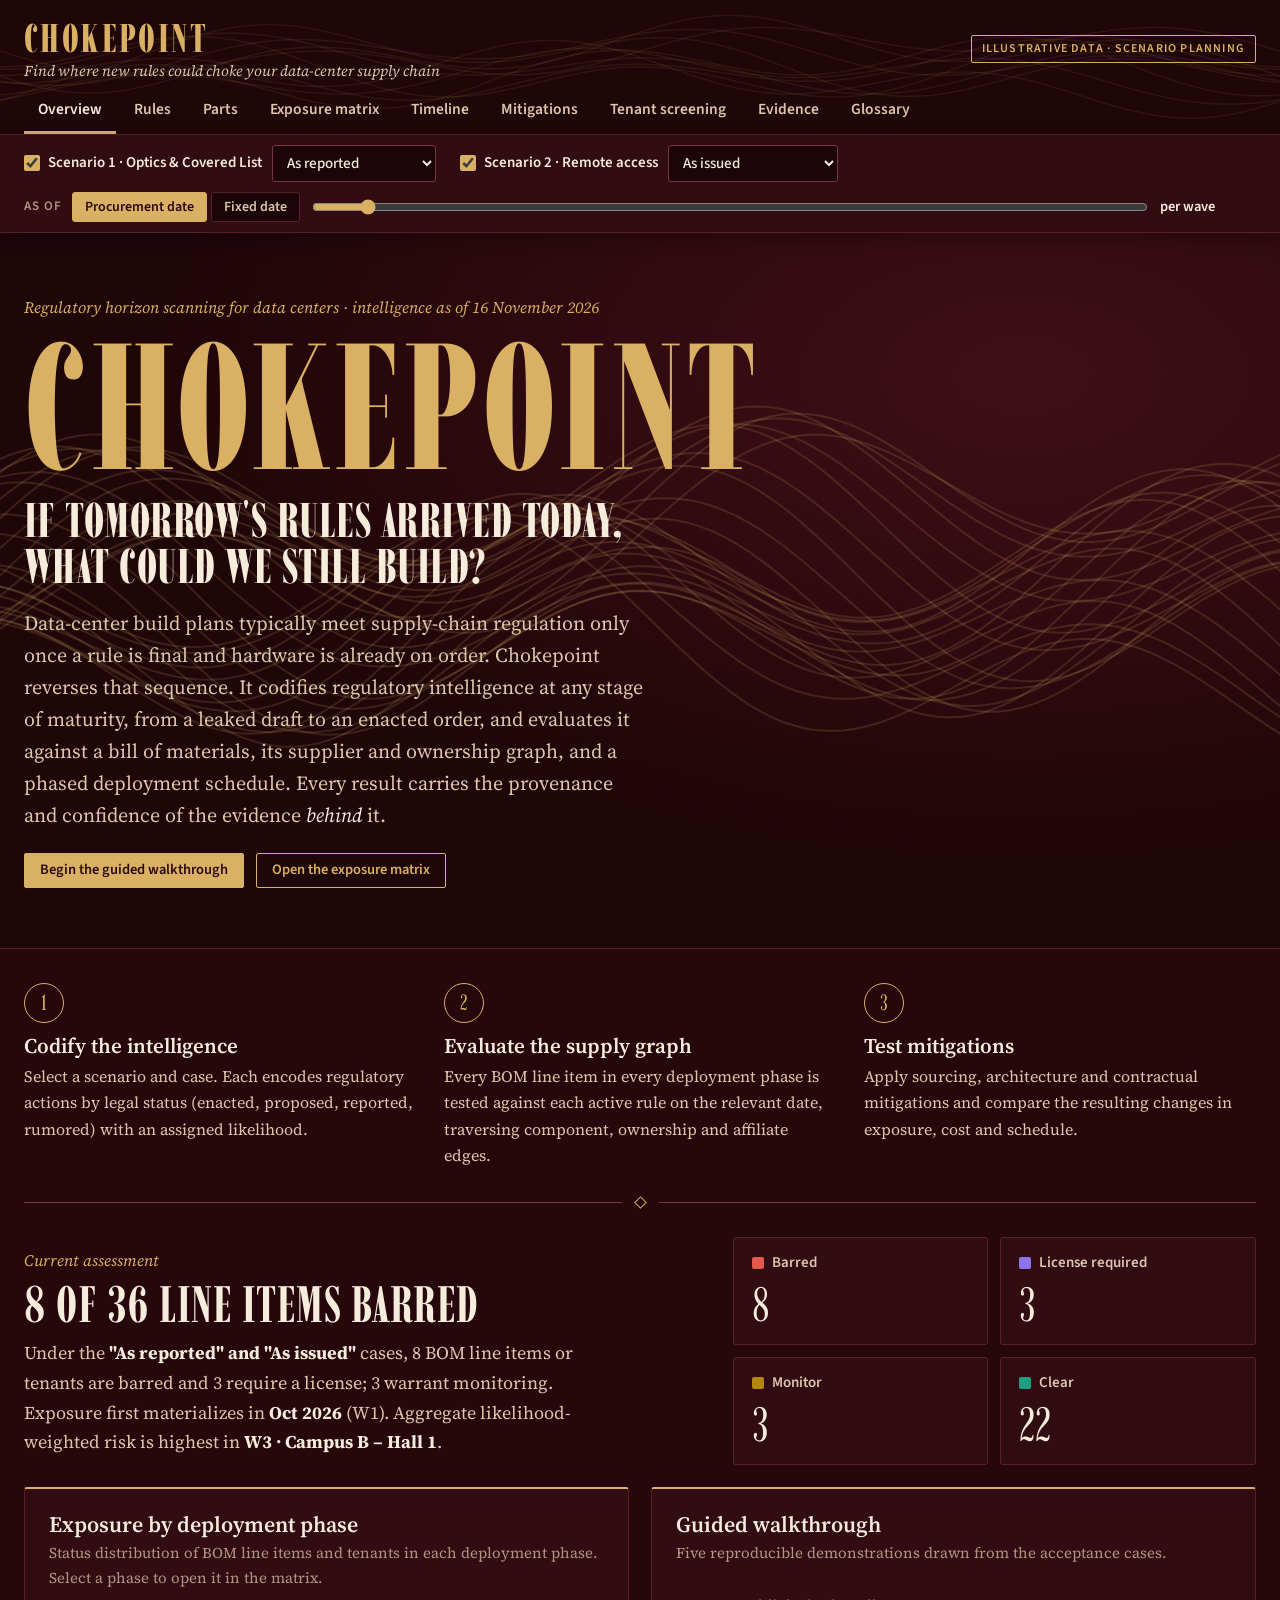
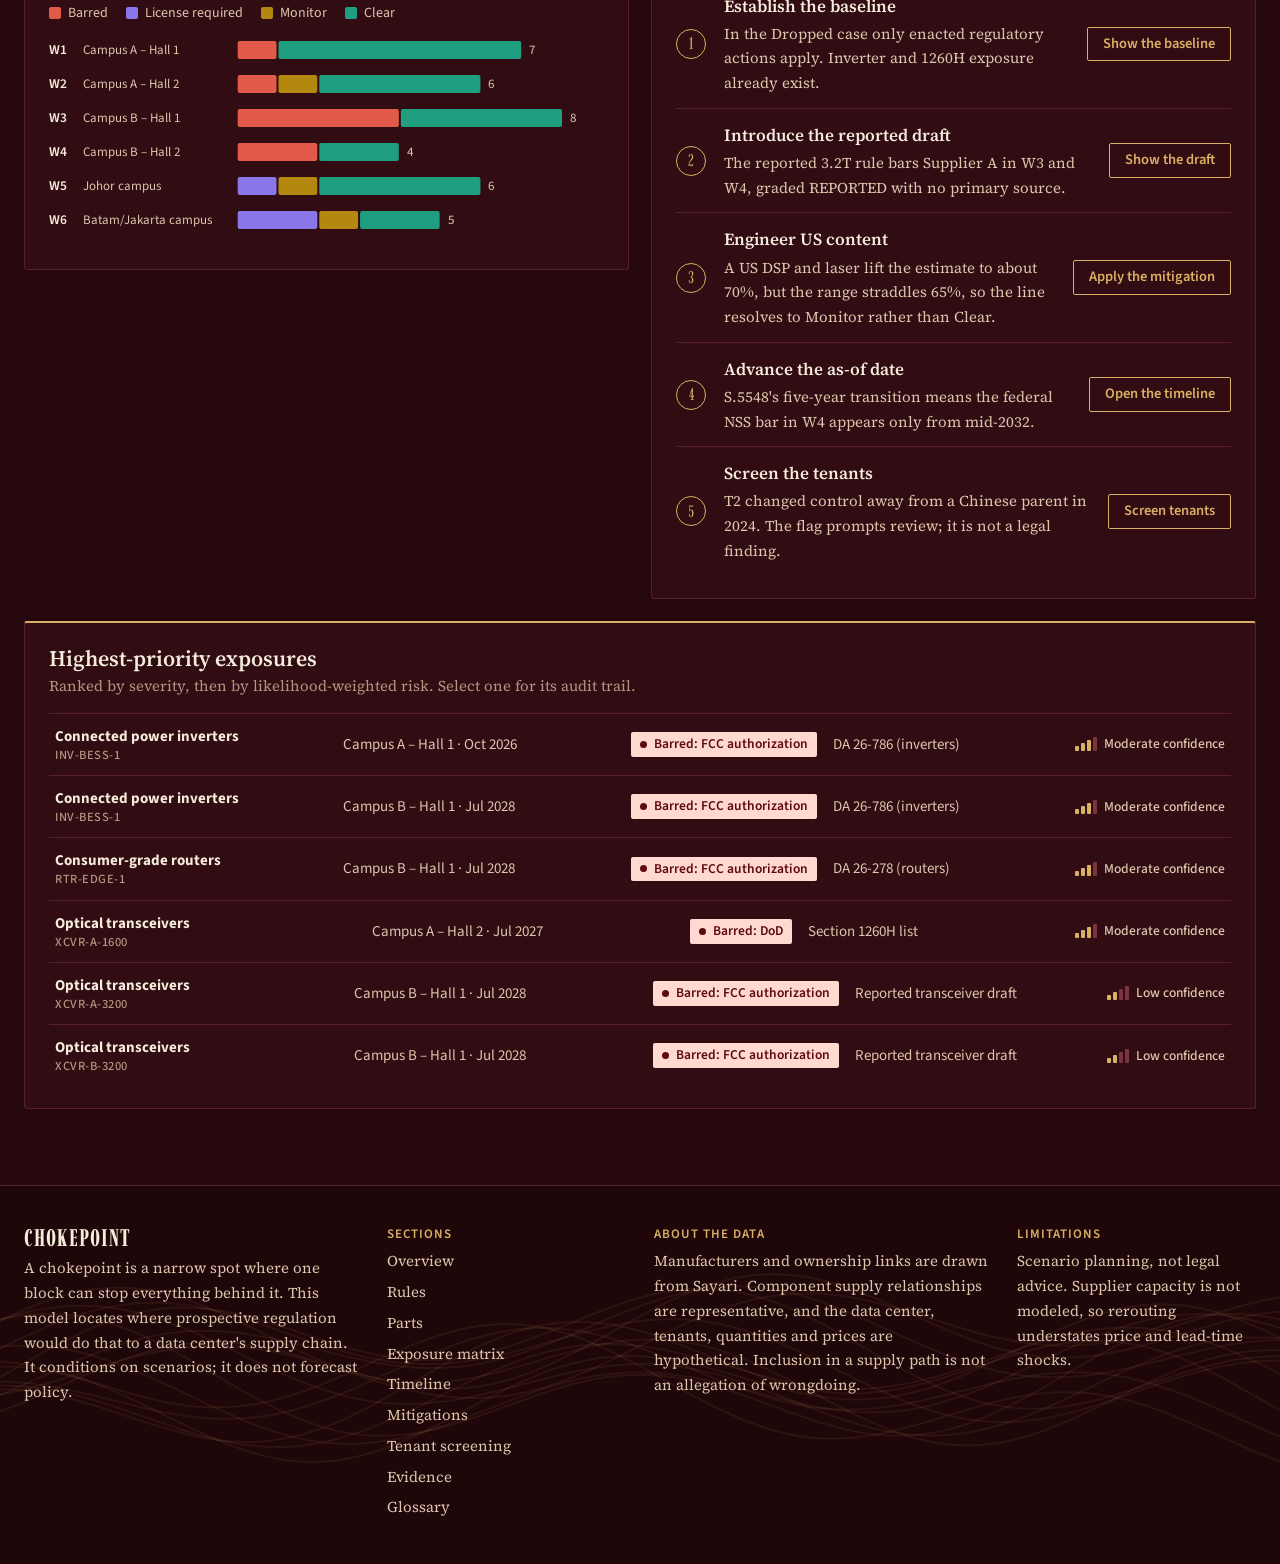
==== commit f3be7ada: "Ground seed data in Sayari, add Parts page, use industry-standard terms Replace placeholder supplier" ====
--- a/docs/index.html
+++ b/docs/index.html
@@ -9,8 +9,8 @@
     <link rel="preconnect" href="https://fonts.googleapis.com" />
     <link rel="preconnect" href="https://fonts.gstatic.com" crossorigin />
     <link rel="stylesheet" href="https://fonts.googleapis.com/css2?family=Imbue:opsz,wght@10..100,500..800&family=Source+Serif+4:ital,opsz,wght@0,8..60,400;0,8..60,600;1,8..60,400&family=Source+Sans+3:wght@400;500;600;700&display=swap" />
-    <script type="module" crossorigin src="./assets/index-pLZ-iqLH.js"></script>
-    <link rel="stylesheet" crossorigin href="./assets/index-flAOqV9y.css">
+    <script type="module" crossorigin src="./assets/index-BTK_4Fcd.js"></script>
+    <link rel="stylesheet" crossorigin href="./assets/index-CN8G_w_a.css">
   </head>
   <body>
     <div id="root"></div>
--- a/docs/assets/index-CN8G_w_a.css
+++ b/docs/assets/index-CN8G_w_a.css
@@ -0,0 +1 @@
+:root{color-scheme:dark;--bg: #26080c;--bg-raised: #310c12;--bg-hover: #3d1118;--bg-inset: #1c0508;--band: #1f0609;--line: #57202a;--line-strong: #7a3440;--text: #f6ecdc;--muted: #dcc6ad;--dim: #b39581;--gold: #d9b064;--gold-ink: #2a0a0e;--gold-soft: rgba(217, 176, 100, .12);--pattern: rgba(217, 176, 100, .16);--c-block: #e25a4a;--c-lic: #8a76e8;--c-watch: #b4870f;--c-clear: #1f9e80;--lane-solid: #ead2b8;--lane-bg: #3d1118;--st-block-bg: #ffd8d0;--st-block-fg: #5c0a10;--st-lic-bg: #ddd3ff;--st-lic-fg: #29125e;--st-risk-bg: #ffd4aa;--st-risk-fg: #4f2400;--st-watch-bg: #f4e09a;--st-watch-fg: #3d3000;--st-clear-fg: #a9dcc6;--st-clear-line: #4b7a69;--display: "Imbue", "Didot", "Bodoni 72", Georgia, serif;--serif: "Source Serif 4", Georgia, "Times New Roman", serif;--sans: "Source Sans 3", "Helvetica Neue", Arial, sans-serif;--radius: 3px}*{box-sizing:border-box}html,body{margin:0}html{scroll-behavior:smooth}body{background:var(--bg);color:var(--text);font:17px/1.65 var(--serif);-webkit-font-smoothing:antialiased}a{color:var(--gold);text-underline-offset:3px}:focus-visible{outline:2px solid var(--gold);outline-offset:2px}button,select,input{font:inherit;color:inherit}.wrap{max-width:1320px;margin:0 auto;padding-left:max(24px,env(safe-area-inset-left,0px));padding-right:max(24px,env(safe-area-inset-right,0px))}.muted{color:var(--muted)}.small{font-size:14px}.pad{padding:16px;margin:0}.code{font:500 12.5px/1.3 var(--sans);letter-spacing:.04em;color:var(--dim);display:block}.kicker{font:italic 400 16px/1.3 var(--serif);color:var(--gold)}.label{display:block;font:600 13px/1.3 var(--sans);letter-spacing:.06em;text-transform:uppercase;color:var(--dim);margin-top:4px}.display{font-family:var(--display);font-weight:700;font-variation-settings:"opsz" 60;text-transform:uppercase;letter-spacing:.01em;margin:0;line-height:.95;text-wrap:balance}.footnote{margin:0;font-size:14px;color:var(--dim);font-style:italic}.warn{color:var(--st-watch-bg);font-weight:600}.guilloche{position:absolute;top:0;right:0;bottom:0;left:0;width:100%;height:100%;pointer-events:none}.guilloche path{fill:none;stroke:var(--pattern);stroke-width:1}.orn-rule{display:flex;align-items:center;gap:0;margin:8px 0}.orn-rule:before,.orn-rule:after{content:"";flex:1;border-top:1px solid var(--line-strong)}.orn-rule span{width:9px;height:9px;transform:rotate(45deg);border:1px solid var(--gold);margin:0 14px}.topbar{position:relative;overflow:hidden;background:var(--band);border-bottom:1px solid var(--line)}.topbar-pattern path{stroke:#d9b06417}.topbar-in{position:relative;display:flex;flex-wrap:wrap;justify-content:space-between;align-items:center;gap:10px 24px;padding-block:18px 10px}.wordmark{display:grid;gap:4px;color:var(--text);text-decoration:none}.wordmark span{font:800 40px/1 var(--display);font-variation-settings:"opsz" 90;letter-spacing:.06em;text-transform:uppercase;color:var(--gold)}.wordmark small{font:italic 15px/1.2 var(--serif);color:var(--muted)}.banner{font:600 12px/1 var(--sans);letter-spacing:.1em;text-transform:uppercase;color:var(--gold);border:1px solid var(--gold);padding:7px 10px;border-radius:2px}.tabs{position:relative;display:flex;flex-wrap:wrap;gap:0 4px}.tabs a{padding:12px 14px 13px;color:var(--muted);text-decoration:none;font:600 15.5px/1 var(--sans);border-bottom:3px solid transparent}.tabs a:hover{color:var(--text)}.tabs a[aria-current=page]{color:var(--text);border-bottom-color:var(--gold)}body:before{content:"";position:fixed;inset:0 0 auto;height:env(safe-area-inset-top,0px);z-index:30;background:var(--bg-raised)}.controlbar{position:sticky;top:env(safe-area-inset-top,0px);z-index:20;background:var(--bg-raised);border-bottom:1px solid var(--line);box-shadow:0 6px 16px #00000047;font-family:var(--sans)}.controlbar-in{display:flex;flex-wrap:wrap;gap:10px 24px;align-items:center;padding-block:10px}.ctl{display:flex;align-items:center;gap:10px}.ctl select{background:var(--bg-inset);border:1px solid var(--line-strong);border-radius:3px;padding:6px 10px;font:500 15px/1.2 var(--sans)}.ctl select:disabled{opacity:.45}.ctl-date{flex:1 1 420px;min-width:300px}.ctl-date .seg button{white-space:nowrap}.ctl-date input[type=range]{flex:1;min-width:100px;accent-color:var(--gold)}.controlbar .seg{flex-wrap:nowrap}.ctl-label{white-space:nowrap;font:600 13px/1 var(--sans);letter-spacing:.08em;text-transform:uppercase;color:var(--dim)}.readout{font:600 14.5px/1.2 var(--sans);min-width:96px;white-space:nowrap}.toggle{display:inline-flex;gap:8px;align-items:center;font:600 15px/1.3 var(--sans);cursor:pointer}.toggle input{accent-color:var(--gold);width:16px;height:16px;margin:0}.seg{display:inline-flex;flex-wrap:wrap;gap:4px;font-family:var(--sans)}.seg button{background:var(--bg-inset);border:1px solid var(--line);border-radius:3px;padding:7px 12px;font:600 14px/1 var(--sans);color:var(--muted);cursor:pointer}.seg button:hover{color:var(--text);border-color:var(--line-strong)}.seg button[aria-pressed=true]{background:var(--gold);border-color:var(--gold);color:var(--gold-ink)}.lever-pill{background:var(--gold-soft);border:1px solid var(--gold);color:var(--gold);border-radius:999px;padding:6px 13px;font:600 13.5px/1 var(--sans);cursor:pointer}.btn{background:transparent;border:1px solid var(--gold);color:var(--gold);border-radius:2px;padding:9px 15px;font:600 14.5px/1 var(--sans);cursor:pointer;white-space:nowrap}.btn:hover{background:var(--gold-soft)}.btn.primary{background:var(--gold);color:var(--gold-ink)}.btn.primary:hover{background:#e6c27c}.heroband{position:relative;overflow:hidden;background:radial-gradient(ellipse at 80% 20%,#3f0f17 0%,var(--band) 60%);border-bottom:1px solid var(--line)}.hero-pattern{opacity:1}.hero-in{position:relative;display:grid;gap:18px;padding-block:64px 60px;max-width:1320px}.hero-brand{font-size:clamp(72px,14vw,200px);line-height:.8;font-weight:800;font-variation-settings:"opsz" 100;letter-spacing:.02em;color:var(--gold)}.hero-title{font-size:clamp(30px,3.8vw,52px);line-height:.95;color:var(--text);font-weight:800;font-variation-settings:"opsz" 100}.hero-lede{margin:0;max-width:62ch;font-size:20px;line-height:1.6;color:var(--muted)}.hero-lede em{color:var(--text)}.hero-cta{display:flex;flex-wrap:wrap;gap:12px;margin-top:4px}.pagehead{position:relative;overflow:hidden;background:var(--band);border-bottom:1px solid var(--line)}.pagehead-pattern path{stroke:#d9b0641f}.pagehead-in{position:relative;display:grid;gap:10px;padding-block:40px 34px}.pagehead .display{font-size:clamp(38px,5vw,68px)}.intro{max-width:70ch;color:var(--muted);font-size:18px}.intro p{margin:0}.intro b{color:var(--text)}.view{display:grid;gap:22px;padding-block:34px 56px}.with-side{grid-template-columns:minmax(0,1fr) 380px;align-items:start}.main-col{display:grid;gap:14px;min-width:0}@media(max-width:1100px){.with-side{grid-template-columns:minmax(0,1fr)}}.grid-2{display:grid;grid-template-columns:repeat(auto-fit,minmax(min(100%,480px),1fr));gap:22px;align-items:start}.grid-side{display:grid;grid-template-columns:minmax(0,1fr) 340px;gap:22px;align-items:start}@media(max-width:1000px){.grid-side{grid-template-columns:minmax(0,1fr)}}.card{background:var(--bg-raised);border:1px solid var(--line);border-top:2px solid var(--gold);border-radius:var(--radius);padding:22px 24px;min-width:0;display:grid;gap:14px;align-content:start}.card-h{display:grid;gap:2px}.card-h h2{margin:0;font:600 22px/1.25 var(--serif)}.card-h p{margin:0;font-size:15px;color:var(--dim)}.steps{display:grid;grid-template-columns:repeat(auto-fit,minmax(240px,1fr));gap:28px}.steps h3{margin:10px 0 4px;font:600 21px/1.25 var(--serif)}.steps p{margin:0;color:var(--muted);font-size:16px}.step-n{display:inline-grid;place-items:center;width:40px;height:40px;border-radius:50%;border:1px solid var(--gold);color:var(--gold);font:400 22px/1 var(--display)}.step-n.small{width:30px;height:30px;font-size:17px}.answer{display:grid;grid-template-columns:minmax(0,1.3fr) minmax(0,1fr);gap:28px;align-items:center}@media(max-width:900px){.answer{grid-template-columns:minmax(0,1fr)}}.answer .display{font-size:clamp(34px,4vw,54px);margin:6px 0 10px}.lede{margin:0;font-size:18px;color:var(--muted);max-width:64ch}.lede b{color:var(--text)}.tiles{display:grid;grid-template-columns:repeat(2,minmax(0,1fr));gap:12px}.tile{display:grid;gap:8px;text-align:left;background:var(--bg-raised);border:1px solid var(--line);border-radius:var(--radius);padding:16px 18px;cursor:pointer;font-family:var(--sans)}.tile:hover{border-color:var(--gold)}.tile-k{display:flex;align-items:center;gap:8px;font:600 15px/1.2 var(--sans);color:var(--muted)}.tile-n{font:400 48px/1 var(--display);font-variant-numeric:tabular-nums}.tour{list-style:none;margin:0;padding:0;display:grid}.tour li{display:grid;grid-template-columns:34px minmax(0,1fr) auto;gap:14px;align-items:center;padding:12px 0;border-top:1px solid var(--line)}.tour li:first-child{border-top:0}.tour b{font:600 17px/1.3 var(--serif)}.tour p{margin:2px 0 0;font-size:15px;color:var(--muted)}@media(max-width:560px){.tour li{grid-template-columns:34px minmax(0,1fr)}.tour .btn{grid-column:2;justify-self:start}}.toplist{display:grid}.toprow{display:grid;grid-template-columns:minmax(170px,1.2fr) minmax(150px,1.2fr) auto minmax(0,1fr) auto;gap:16px;align-items:center;text-align:left;background:transparent;border:0;border-top:1px solid var(--line);padding:12px 6px;cursor:pointer;font:15px/1.4 var(--sans)}.toprow:hover{background:var(--bg-hover)}.toprow>*{min-width:0}@media(max-width:900px){.toprow{grid-template-columns:1fr auto}.toprow>:nth-child(2),.toprow>:nth-child(4),.toprow>:nth-child(5){display:none}}.sure{display:inline-flex;align-items:center;gap:7px;font:500 13.5px/1.2 var(--sans);color:var(--muted);white-space:nowrap}.sure-bars{display:inline-flex;gap:2px;align-items:flex-end}.sure-bars i{width:4px;background:var(--line-strong);border-radius:1px}.sure-bars i:nth-child(1){height:5px}.sure-bars i:nth-child(2){height:8px}.sure-bars i:nth-child(3){height:11px}.sure-bars i:nth-child(4){height:14px}.sure-bars i.on{background:var(--gold)}.chart{position:relative;display:grid;gap:12px;min-width:0;font-family:var(--sans)}.chart svg{display:block;overflow:visible}.legend{display:flex;flex-wrap:wrap;gap:6px 18px;font:14px/1.3 var(--sans);color:var(--muted)}.legend span{display:inline-flex;align-items:center;gap:7px}.sw{display:inline-block;width:12px;height:12px;border-radius:2px;flex:none}.sw-block{background:var(--c-block)}.sw-lic{background:var(--c-lic)}.sw-watch{background:var(--c-watch)}.sw-clear{background:var(--c-clear)}.sw-lane{background:var(--lane-solid)}.sw-hatch{background:repeating-linear-gradient(45deg,var(--lane-solid) 0 2px,var(--lane-bg) 2px 5px)}.sw-sparse{background:repeating-linear-gradient(135deg,var(--lane-solid) 0 1px,var(--lane-bg) 1px 6px)}.sw-dash{border:1.5px dashed var(--lane-solid)}.sw-dot{border:2px solid var(--text);border-radius:50%}.ax{font:13px var(--sans);fill:var(--muted)}.ax-strong{font:600 13.5px var(--sans);fill:var(--text)}.ax-dim{font:italic 13px var(--serif);fill:var(--dim)}.ax-cursor{font:600 12.5px var(--sans);fill:var(--gold)}.grid{stroke:var(--line);stroke-width:1}.zero{stroke:var(--line-strong);stroke-width:1.5}.cursor{stroke:var(--gold);stroke-width:2}.tick{stroke:var(--text);stroke-width:2}.dot{fill:var(--bg-raised);stroke:var(--text);stroke-width:2}.dashbox{stroke:var(--lane-solid);stroke-width:1.5;stroke-dasharray:4 3}.clickable{cursor:pointer}.clickable:hover .ax-strong{fill:var(--gold)}.tooltip{position:absolute;z-index:5;pointer-events:none;background:var(--bg-inset);border:1px solid var(--line-strong);border-radius:3px;padding:9px 11px;font:14px/1.45 var(--sans);color:var(--text);box-shadow:0 8px 20px #0006;max-width:300px}.tiprow{display:flex;align-items:center;gap:6px}.tiprow b{margin-left:auto;padding-left:12px}.tiphint{display:block;margin-top:4px;color:var(--dim);font-size:13px}.filters{display:flex;flex-wrap:wrap;gap:10px 22px;align-items:center;font-family:var(--sans)}.matrix{overflow-x:auto;border:1px solid var(--line);border-radius:var(--radius);background:var(--bg-inset);font-family:var(--sans)}table{border-collapse:separate;border-spacing:0;width:100%;font-variant-numeric:tabular-nums}th,td{border-bottom:1px solid var(--line);padding:0;text-align:left;vertical-align:top}.matrix thead th{background:var(--bg-raised);padding:12px 14px;min-width:150px;font-weight:400;vertical-align:bottom}.matrix thead th:first-child{min-width:200px;position:sticky;left:0;z-index:2;font:600 13px var(--sans);color:var(--dim);letter-spacing:.08em;text-transform:uppercase}.wid{display:block;font:400 22px/1 var(--display);color:var(--gold)}.wname{display:block;font:600 15px/1.3 var(--sans);color:var(--text);margin:4px 0}.wmeta{display:block;font:13.5px/1.45 var(--sans);color:var(--muted)}.matrix tbody th{position:sticky;left:0;z-index:1;background:var(--bg-inset);padding:12px 14px;font:600 15px/1.3 var(--sans);border-right:1px solid var(--line)}.matrix tbody th small{display:block;color:var(--dim);font:400 13px/1.35 var(--sans);margin-top:2px}.matrix td.txt{padding:14px;font-size:15px;vertical-align:middle}.matrix td.num{font-variant-numeric:tabular-nums}tr.group th,tr.group td{background:var(--bg)!important;padding:18px 14px 8px}tr.group th{font:600 19px/1.2 var(--serif)!important;color:var(--text)}tr.group th small{font:italic 14px/1.4 var(--serif)!important;color:var(--dim);max-width:46ch}.cellbtn{display:grid;gap:6px;width:100%;min-height:64px;padding:11px 14px;background:transparent;border:0;text-align:left;cursor:pointer;align-content:start}.cellbtn:hover{background:var(--bg-hover)}.cellbtn[aria-pressed=true]{background:var(--gold-soft);box-shadow:inset 0 0 0 1.5px var(--gold)}.empty{display:block;padding:14px;color:var(--line-strong)}.flags{display:flex;flex-wrap:wrap;gap:4px}.flag{font:500 12px/1.2 var(--sans);color:var(--muted);border:1px dashed var(--line-strong);padding:3px 6px;border-radius:2px}.chip{display:inline-flex;align-items:center;gap:7px;justify-self:start;font:600 13.5px/1.1 var(--sans);padding:5px 9px;border-radius:2px;white-space:nowrap}.chip:before{content:"";width:7px;height:7px;border-radius:50%;background:currentColor;flex:none}.chip.block{background:var(--st-block-bg);color:var(--st-block-fg)}.chip.lic{background:var(--st-lic-bg);color:var(--st-lic-fg)}.chip.risk{background:var(--st-risk-bg);color:var(--st-risk-fg)}.chip.watch{background:var(--st-watch-bg);color:var(--st-watch-fg)}.chip.clear{color:var(--st-clear-fg);box-shadow:inset 0 0 0 1px var(--st-clear-line)}.side{position:sticky;top:76px;background:var(--bg-raised);border:1px solid var(--line);border-top:2px solid var(--gold);border-radius:var(--radius);padding:20px 22px;display:grid;gap:12px;max-height:calc(100vh - 92px);overflow:auto;align-content:start;font-size:16px}.side-h{display:flex;justify-content:space-between;gap:8px;align-items:start}.side .display{font-size:30px}.x{background:none;border:0;color:var(--muted);font-size:24px;line-height:1;cursor:pointer;padding:0 4px}.x:hover{color:var(--text)}.hit{border-top:1px solid var(--line);padding-top:14px;display:grid;gap:8px}.hit-h{display:flex;gap:10px;align-items:baseline;font-size:17px}.rule-tag{font:600 12px/1 var(--sans);color:var(--gold);border:1px solid var(--gold);padding:3px 5px;border-radius:2px}.hit p{margin:0;font-size:15.5px;color:var(--muted)}.chain{list-style:none;margin:0;padding:10px 12px;display:grid;gap:8px;background:var(--bg-inset);border-radius:3px;font:15px/1.35 var(--sans)}.chain li{position:relative;padding-left:20px}.chain li:before{content:"";position:absolute;left:4px;top:7px;width:7px;height:7px;border-radius:50%;background:var(--gold)}.chain li+li:after{content:"";position:absolute;left:7px;top:-8px;height:14px;border-left:1px solid var(--line-strong)}.sources{display:grid;gap:4px;font:15px/1.4 var(--sans)}.nosrc{display:inline-block;font:600 12.5px/1 var(--sans);color:var(--st-block-bg);border:1px dashed var(--st-block-bg);padding:5px 7px;border-radius:2px;justify-self:start;margin-top:4px}.more summary{cursor:pointer;font:600 14px/1.3 var(--sans);color:var(--dim)}.kv{display:grid;grid-template-columns:110px minmax(0,1fr);gap:6px 12px;font:14.5px/1.45 var(--sans);margin:8px 0 0}.kv dt{color:var(--dim);font-weight:600}.kv dd{margin:0;min-width:0;overflow-wrap:anywhere}.kv dd.code{display:block}.own{display:grid;gap:6px;padding:12px;background:var(--bg-inset);border-radius:3px}.own-track{position:relative;height:26px}.own-seg{position:absolute;top:0;height:26px;border-radius:2px;background:var(--line-strong);font:600 12.5px/26px var(--sans);padding-left:7px;overflow:hidden;white-space:nowrap}.own-seg.concern{background:var(--c-block);color:#fff}.own-legend{display:grid;gap:2px;font:14px/1.4 var(--sans);color:var(--muted)}.own p{margin:0}.rulecard{display:grid;gap:10px}.rulecard .display{font-size:28px}.rulecard p{margin:0;color:var(--muted)}.lever-grid{display:grid;grid-template-columns:repeat(auto-fit,minmax(min(100%,300px),1fr));gap:14px}.lever{display:grid;grid-template-columns:18px minmax(0,1fr);gap:6px 12px;background:var(--bg-raised);border:1px solid var(--line);border-radius:var(--radius);padding:16px 18px;cursor:pointer}.lever:hover{border-color:var(--line-strong)}.lever.on{border-color:var(--gold);background:linear-gradient(0deg,var(--gold-soft),var(--gold-soft)),var(--bg-raised)}.lever input{grid-row:span 2;accent-color:var(--gold);width:17px;height:17px;margin-top:4px}.lever-t{font:600 17.5px/1.3 var(--serif)}.lever-d{font-size:15px;color:var(--muted)}.tablewrap{overflow-x:auto}table.plain{font-family:var(--sans)}table.plain th,table.plain td{padding:10px 12px;font-size:15px;vertical-align:top}table.plain thead th{font:600 13px/1.3 var(--sans);color:var(--dim);text-transform:uppercase;letter-spacing:.06em}.better{color:var(--st-clear-fg)}.worse{color:#ffb6aa}.notes{margin:0;padding-left:20px;display:grid;gap:4px;font:14.5px/1.45 var(--sans);color:var(--muted)}.scale{display:grid;grid-template-columns:repeat(auto-fit,minmax(220px,1fr));gap:18px;padding:18px 22px;border:1px solid var(--line);border-radius:var(--radius)}.scale p{margin:6px 0 0;font-size:15px;color:var(--muted)}.legal{display:inline-block;font:600 13px/1 var(--sans);padding:5px 8px;border-radius:2px;border:1px solid var(--line-strong)}.legal-enacted{background:var(--text);color:var(--bg);border-color:var(--text)}.legal-reported,.legal-rumored{border-style:dashed;color:var(--st-watch-bg)}.src+.src{margin-top:8px}.intel{display:grid;gap:8px}.intel details{border-top:1px solid var(--line);padding-top:10px}.intel summary{cursor:pointer;font-weight:600}.intel p{margin:8px 0 0;font-size:16px}.glossary{display:grid;grid-template-columns:repeat(auto-fit,minmax(min(100%,380px),1fr));gap:0 40px;margin:0}.glossary div{padding:16px 0;border-top:1px solid var(--line)}.glossary dt{font:400 24px/1.1 var(--display);text-transform:uppercase;letter-spacing:.02em;color:var(--gold)}.glossary dd{margin:6px 0 0;color:var(--muted)}.foot{position:relative;overflow:hidden;background:var(--band);border-top:1px solid var(--line);margin-top:20px}.foot-pattern path{stroke:#d9b06414}.foot-in{position:relative;display:grid;grid-template-columns:1.4fr 1fr 1.4fr 1fr;gap:28px;padding-block:40px 44px;font-size:15px;color:var(--muted)}@media(max-width:860px){.foot-in{grid-template-columns:1fr 1fr}}@media(max-width:520px){.foot-in{grid-template-columns:1fr}}.foot-in>div{display:grid;gap:6px;align-content:start}.foot-in p{margin:0}.foot-title{font:700 24px/1 var(--display);text-transform:uppercase;letter-spacing:.04em;color:var(--text)}.foot-h{font:600 13px/1.3 var(--sans);letter-spacing:.08em;text-transform:uppercase;color:var(--gold)}.foot-in a{color:var(--muted);text-decoration:none}.foot-in a:hover{color:var(--text);text-decoration:underline}@media(prefers-reduced-motion:reduce){*{transition:none!important}html{scroll-behavior:auto}}.howto{display:grid;grid-template-columns:minmax(0,1fr) auto;gap:18px 32px;align-items:end;padding:18px 22px;border:1px solid var(--line);border-radius:var(--radius)}.howto p{margin:6px 0 0;color:var(--muted);max-width:80ch}.howto b{color:var(--text)}@media(max-width:1000px){.howto{grid-template-columns:minmax(0,1fr)}}.rulegroup{display:grid;gap:14px}.rulegroup-h h2{margin:0;font:400 34px/1 var(--display);text-transform:uppercase;letter-spacing:.01em;color:var(--gold)}.rulegroup-h p{margin:6px 0 0;color:var(--muted);max-width:90ch}.rulegroup-h b{color:var(--text)}.rulecards{display:grid;grid-template-columns:repeat(auto-fit,minmax(min(100%,560px),1fr));gap:18px}.rulefull{background:var(--bg-raised);border:1px solid var(--line);border-top:2px solid var(--gold);border-radius:var(--radius);padding:20px 22px;display:grid;gap:14px;align-content:start;scroll-margin-top:90px}.rulefull.flash{box-shadow:0 0 0 2px var(--gold)}.rulefull-h{display:flex;flex-wrap:wrap;gap:8px 10px;align-items:center}.rulefull-h h3{margin:0;font:600 21px/1.25 var(--serif);flex:1 1 200px}.rulefull-h .nosrc{margin-top:0}.likely{font:600 13px/1 var(--sans);color:var(--dim)}.rulefull-what{margin:0;font-size:18px;line-height:1.55;color:var(--text)}.facts{display:grid;grid-template-columns:repeat(2,minmax(0,1fr));gap:12px 22px;margin:0;padding:14px 0;border-top:1px solid var(--line);border-bottom:1px solid var(--line)}.facts .wide{grid-column:1 / -1}@media(max-width:640px){.facts{grid-template-columns:minmax(0,1fr)}}.facts dt{font:600 12.5px/1.3 var(--sans);letter-spacing:.07em;text-transform:uppercase;color:var(--gold)}.facts dd{margin:3px 0 0;font-size:15.5px;color:var(--muted)}.facts dd .block{display:block}.affects{display:grid;gap:8px}.affect-list{display:flex;flex-wrap:wrap;gap:6px}.affect{display:inline-flex;align-items:center;gap:8px;background:var(--bg-inset);border:1px solid var(--line);border-radius:2px;padding:5px 8px;font:14px/1.2 var(--sans);cursor:pointer}.affect:hover{border-color:var(--gold)}.affect .chip{font-size:12px;padding:3px 6px}.rulefull-f{display:flex;flex-wrap:wrap;gap:4px 14px;font:13.5px/1.4 var(--sans);color:var(--dim)}.linklike{background:none;border:0;padding:0;text-align:left;cursor:pointer;color:var(--text)}.linklike:hover b{color:var(--gold);text-decoration:underline;text-underline-offset:3px}.arrow{color:var(--gold)}.productfacts{border-top:0;padding-top:0}.comps{list-style:none;margin:4px 0 0;padding:0;display:grid;gap:8px}.comps li{padding-left:10px;border-left:2px solid var(--line-strong)}.lb{font:600 11px/1 var(--sans);color:var(--gold);border:1px solid var(--gold);padding:2px 5px;border-radius:2px;margin-left:8px;vertical-align:1px}.affect.static{cursor:default}.affect.static:hover{border-color:var(--line)}
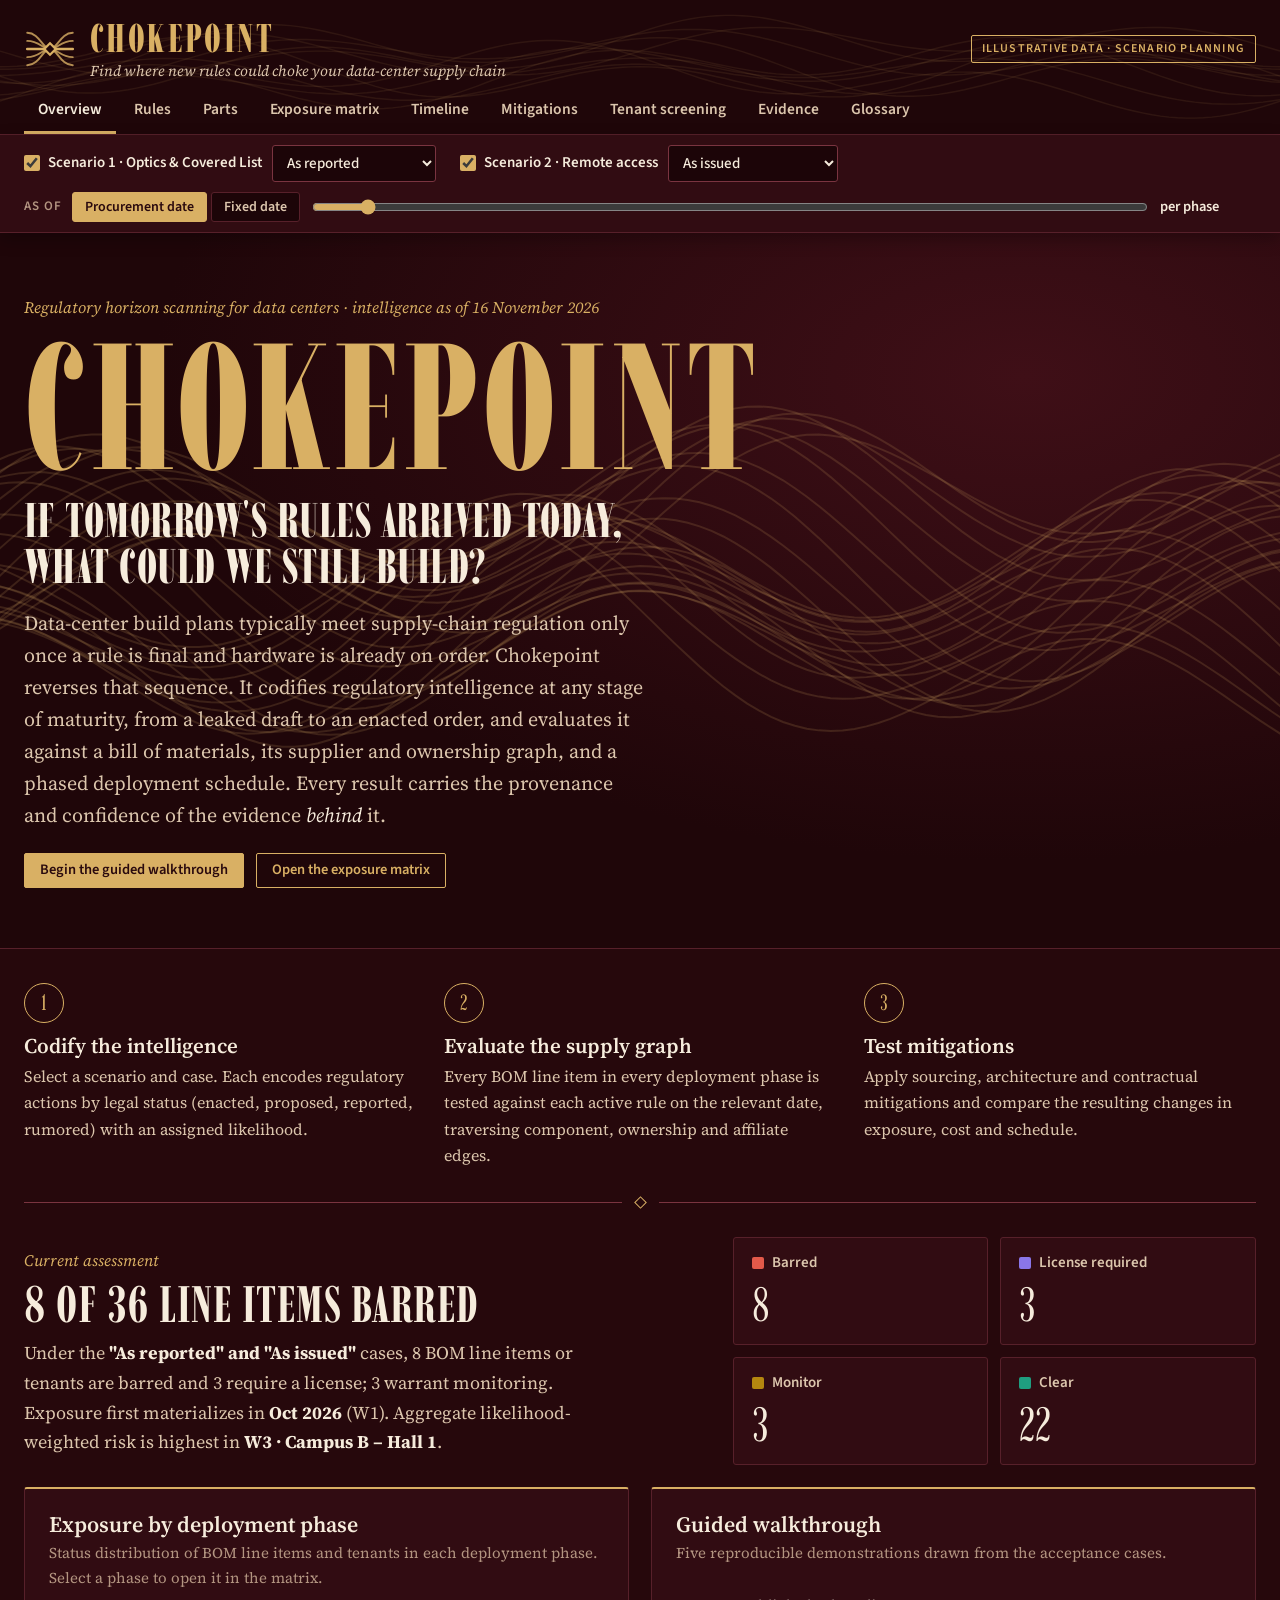
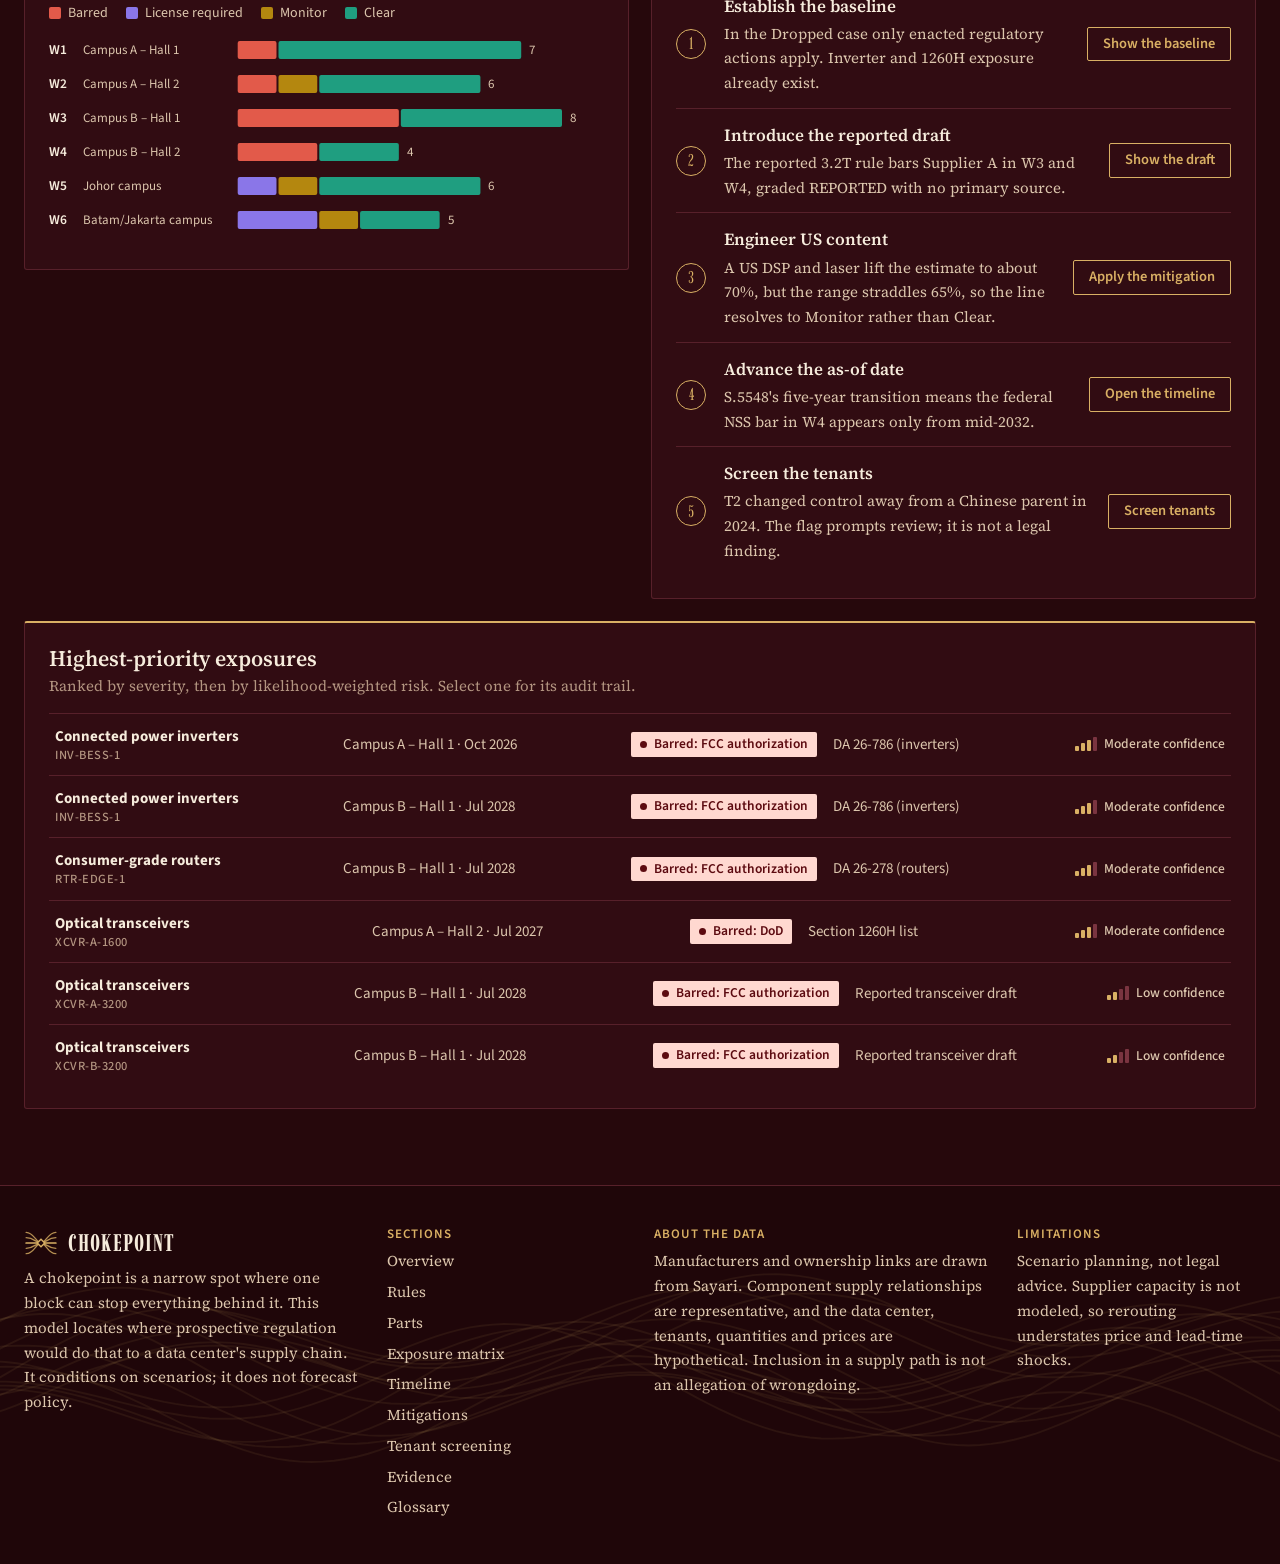
==== commit 7d88d6cf: "Add Chokepoint logo mark and favicon Co-Authored-By: Claude Opus 5.5 <noreply@anthropic.com>" ====
--- a/docs/index.html
+++ b/docs/index.html
@@ -4,13 +4,17 @@
     <meta charset="UTF-8" />
     <meta name="viewport" content="width=device-width, initial-scale=1.0" />
     <meta name="color-scheme" content="dark" />
+    <meta name="theme-color" content="#1f0609" />
+    <link rel="icon" type="image/svg+xml" href="./favicon.svg" />
+    <link rel="icon" type="image/png" sizes="32x32" href="./favicon-32.png" />
+    <link rel="apple-touch-icon" href="./apple-touch-icon.png" />
     <title>Chokepoint</title>
     <meta name="description" content="Chokepoint: find where new rules could choke your data-center supply chain." />
     <link rel="preconnect" href="https://fonts.googleapis.com" />
     <link rel="preconnect" href="https://fonts.gstatic.com" crossorigin />
     <link rel="stylesheet" href="https://fonts.googleapis.com/css2?family=Imbue:opsz,wght@10..100,500..800&family=Source+Serif+4:ital,opsz,wght@0,8..60,400;0,8..60,600;1,8..60,400&family=Source+Sans+3:wght@400;500;600;700&display=swap" />
-    <script type="module" crossorigin src="./assets/index-BTK_4Fcd.js"></script>
-    <link rel="stylesheet" crossorigin href="./assets/index-CN8G_w_a.css">
+    <script type="module" crossorigin src="./assets/index-BX16zdE9.js"></script>
+    <link rel="stylesheet" crossorigin href="./assets/index-CR6QZijW.css">
   </head>
   <body>
     <div id="root"></div>
--- a/docs/assets/index-CR6QZijW.css
+++ b/docs/assets/index-CR6QZijW.css
@@ -0,0 +1 @@
+:root{color-scheme:dark;--bg: #26080c;--bg-raised: #310c12;--bg-hover: #3d1118;--bg-inset: #1c0508;--band: #1f0609;--line: #57202a;--line-strong: #7a3440;--text: #f6ecdc;--muted: #dcc6ad;--dim: #b39581;--gold: #d9b064;--gold-ink: #2a0a0e;--gold-soft: rgba(217, 176, 100, .12);--pattern: rgba(217, 176, 100, .16);--c-block: #e25a4a;--c-lic: #8a76e8;--c-watch: #b4870f;--c-clear: #1f9e80;--lane-solid: #ead2b8;--lane-bg: #3d1118;--st-block-bg: #ffd8d0;--st-block-fg: #5c0a10;--st-lic-bg: #ddd3ff;--st-lic-fg: #29125e;--st-risk-bg: #ffd4aa;--st-risk-fg: #4f2400;--st-watch-bg: #f4e09a;--st-watch-fg: #3d3000;--st-clear-fg: #a9dcc6;--st-clear-line: #4b7a69;--display: "Imbue", "Didot", "Bodoni 72", Georgia, serif;--serif: "Source Serif 4", Georgia, "Times New Roman", serif;--sans: "Source Sans 3", "Helvetica Neue", Arial, sans-serif;--radius: 3px}*{box-sizing:border-box}html,body{margin:0}html{scroll-behavior:smooth}body{background:var(--bg);color:var(--text);font:17px/1.65 var(--serif);-webkit-font-smoothing:antialiased}a{color:var(--gold);text-underline-offset:3px}:focus-visible{outline:2px solid var(--gold);outline-offset:2px}button,select,input{font:inherit;color:inherit}.wrap{max-width:1320px;margin:0 auto;padding-left:max(24px,env(safe-area-inset-left,0px));padding-right:max(24px,env(safe-area-inset-right,0px))}.muted{color:var(--muted)}.small{font-size:14px}.pad{padding:16px;margin:0}.code{font:500 12.5px/1.3 var(--sans);letter-spacing:.04em;color:var(--dim);display:block}.kicker{font:italic 400 16px/1.3 var(--serif);color:var(--gold)}.label{display:block;font:600 13px/1.3 var(--sans);letter-spacing:.06em;text-transform:uppercase;color:var(--dim);margin-top:4px}.display{font-family:var(--display);font-weight:700;font-variation-settings:"opsz" 60;text-transform:uppercase;letter-spacing:.01em;margin:0;line-height:.95;text-wrap:balance}.footnote{margin:0;font-size:14px;color:var(--dim);font-style:italic}.warn{color:var(--st-watch-bg);font-weight:600}.guilloche{position:absolute;top:0;right:0;bottom:0;left:0;width:100%;height:100%;pointer-events:none}.guilloche path{fill:none;stroke:var(--pattern);stroke-width:1}.orn-rule{display:flex;align-items:center;gap:0;margin:8px 0}.orn-rule:before,.orn-rule:after{content:"";flex:1;border-top:1px solid var(--line-strong)}.orn-rule span{width:9px;height:9px;transform:rotate(45deg);border:1px solid var(--gold);margin:0 14px}.topbar{position:relative;overflow:hidden;background:var(--band);border-bottom:1px solid var(--line)}.topbar-pattern path{stroke:#d9b06417}.topbar-in{position:relative;display:flex;flex-wrap:wrap;justify-content:space-between;align-items:center;gap:10px 24px;padding-block:18px 10px}.brandlock{display:flex;align-items:center;gap:14px;text-decoration:none;color:var(--gold)}.brandlock:hover .logo-mark{filter:drop-shadow(0 0 6px rgba(217,176,100,.35))}.logo-mark{flex:none;display:block;color:var(--gold)}.foot-brand{display:flex;align-items:center;gap:10px;color:var(--gold)}.wordmark{display:grid;gap:4px;color:var(--text);text-decoration:none}.wordmark span{font:800 40px/1 var(--display);font-variation-settings:"opsz" 90;letter-spacing:.06em;text-transform:uppercase;color:var(--gold)}.wordmark small{font:italic 15px/1.2 var(--serif);color:var(--muted)}.banner{font:600 12px/1 var(--sans);letter-spacing:.1em;text-transform:uppercase;color:var(--gold);border:1px solid var(--gold);padding:7px 10px;border-radius:2px}.tabs{position:relative;display:flex;flex-wrap:wrap;gap:0 4px}.tabs a{padding:12px 14px 13px;color:var(--muted);text-decoration:none;font:600 15.5px/1 var(--sans);border-bottom:3px solid transparent}.tabs a:hover{color:var(--text)}.tabs a[aria-current=page]{color:var(--text);border-bottom-color:var(--gold)}body:before{content:"";position:fixed;inset:0 0 auto;height:env(safe-area-inset-top,0px);z-index:30;background:var(--bg-raised)}.controlbar{position:sticky;top:env(safe-area-inset-top,0px);z-index:20;background:var(--bg-raised);border-bottom:1px solid var(--line);box-shadow:0 6px 16px #00000047;font-family:var(--sans)}.controlbar-in{display:flex;flex-wrap:wrap;gap:10px 24px;align-items:center;padding-block:10px}.ctl{display:flex;align-items:center;gap:10px}.ctl select{background:var(--bg-inset);border:1px solid var(--line-strong);border-radius:3px;padding:6px 10px;font:500 15px/1.2 var(--sans)}.ctl select:disabled{opacity:.45}.ctl-date{flex:1 1 420px;min-width:300px}.ctl-date .seg button{white-space:nowrap}.ctl-date input[type=range]{flex:1;min-width:100px;accent-color:var(--gold)}.controlbar .seg{flex-wrap:nowrap}.ctl-label{white-space:nowrap;font:600 13px/1 var(--sans);letter-spacing:.08em;text-transform:uppercase;color:var(--dim)}.readout{font:600 14.5px/1.2 var(--sans);min-width:96px;white-space:nowrap}.toggle{display:inline-flex;gap:8px;align-items:center;font:600 15px/1.3 var(--sans);cursor:pointer}.toggle input{accent-color:var(--gold);width:16px;height:16px;margin:0}.seg{display:inline-flex;flex-wrap:wrap;gap:4px;font-family:var(--sans)}.seg button{background:var(--bg-inset);border:1px solid var(--line);border-radius:3px;padding:7px 12px;font:600 14px/1 var(--sans);color:var(--muted);cursor:pointer}.seg button:hover{color:var(--text);border-color:var(--line-strong)}.seg button[aria-pressed=true]{background:var(--gold);border-color:var(--gold);color:var(--gold-ink)}.lever-pill{background:var(--gold-soft);border:1px solid var(--gold);color:var(--gold);border-radius:999px;padding:6px 13px;font:600 13.5px/1 var(--sans);cursor:pointer}.btn{background:transparent;border:1px solid var(--gold);color:var(--gold);border-radius:2px;padding:9px 15px;font:600 14.5px/1 var(--sans);cursor:pointer;white-space:nowrap}.btn:hover{background:var(--gold-soft)}.btn.primary{background:var(--gold);color:var(--gold-ink)}.btn.primary:hover{background:#e6c27c}.heroband{position:relative;overflow:hidden;background:radial-gradient(ellipse at 80% 20%,#3f0f17 0%,var(--band) 60%);border-bottom:1px solid var(--line)}.hero-pattern{opacity:1}.hero-in{position:relative;display:grid;gap:18px;padding-block:64px 60px;max-width:1320px}.hero-brand{font-size:clamp(72px,14vw,200px);line-height:.8;font-weight:800;font-variation-settings:"opsz" 100;letter-spacing:.02em;color:var(--gold)}.hero-title{font-size:clamp(30px,3.8vw,52px);line-height:.95;color:var(--text);font-weight:800;font-variation-settings:"opsz" 100}.hero-lede{margin:0;max-width:62ch;font-size:20px;line-height:1.6;color:var(--muted)}.hero-lede em{color:var(--text)}.hero-cta{display:flex;flex-wrap:wrap;gap:12px;margin-top:4px}.pagehead{position:relative;overflow:hidden;background:var(--band);border-bottom:1px solid var(--line)}.pagehead-pattern path{stroke:#d9b0641f}.pagehead-in{position:relative;display:grid;gap:10px;padding-block:40px 34px}.pagehead .display{font-size:clamp(38px,5vw,68px)}.intro{max-width:70ch;color:var(--muted);font-size:18px}.intro p{margin:0}.intro b{color:var(--text)}.view{display:grid;gap:22px;padding-block:34px 56px}.with-side{grid-template-columns:minmax(0,1fr) 380px;align-items:start}.main-col{display:grid;gap:14px;min-width:0}@media(max-width:1100px){.with-side{grid-template-columns:minmax(0,1fr)}}.grid-2{display:grid;grid-template-columns:repeat(auto-fit,minmax(min(100%,480px),1fr));gap:22px;align-items:start}.grid-side{display:grid;grid-template-columns:minmax(0,1fr) 340px;gap:22px;align-items:start}@media(max-width:1000px){.grid-side{grid-template-columns:minmax(0,1fr)}}.card{background:var(--bg-raised);border:1px solid var(--line);border-top:2px solid var(--gold);border-radius:var(--radius);padding:22px 24px;min-width:0;display:grid;gap:14px;align-content:start}.card-h{display:grid;gap:2px}.card-h h2{margin:0;font:600 22px/1.25 var(--serif)}.card-h p{margin:0;font-size:15px;color:var(--dim)}.steps{display:grid;grid-template-columns:repeat(auto-fit,minmax(240px,1fr));gap:28px}.steps h3{margin:10px 0 4px;font:600 21px/1.25 var(--serif)}.steps p{margin:0;color:var(--muted);font-size:16px}.step-n{display:inline-grid;place-items:center;width:40px;height:40px;border-radius:50%;border:1px solid var(--gold);color:var(--gold);font:400 22px/1 var(--display)}.step-n.small{width:30px;height:30px;font-size:17px}.answer{display:grid;grid-template-columns:minmax(0,1.3fr) minmax(0,1fr);gap:28px;align-items:center}@media(max-width:900px){.answer{grid-template-columns:minmax(0,1fr)}}.answer .display{font-size:clamp(34px,4vw,54px);margin:6px 0 10px}.lede{margin:0;font-size:18px;color:var(--muted);max-width:64ch}.lede b{color:var(--text)}.tiles{display:grid;grid-template-columns:repeat(2,minmax(0,1fr));gap:12px}.tile{display:grid;gap:8px;text-align:left;background:var(--bg-raised);border:1px solid var(--line);border-radius:var(--radius);padding:16px 18px;cursor:pointer;font-family:var(--sans)}.tile:hover{border-color:var(--gold)}.tile-k{display:flex;align-items:center;gap:8px;font:600 15px/1.2 var(--sans);color:var(--muted)}.tile-n{font:400 48px/1 var(--display);font-variant-numeric:tabular-nums}.tour{list-style:none;margin:0;padding:0;display:grid}.tour li{display:grid;grid-template-columns:34px minmax(0,1fr) auto;gap:14px;align-items:center;padding:12px 0;border-top:1px solid var(--line)}.tour li:first-child{border-top:0}.tour b{font:600 17px/1.3 var(--serif)}.tour p{margin:2px 0 0;font-size:15px;color:var(--muted)}@media(max-width:560px){.tour li{grid-template-columns:34px minmax(0,1fr)}.tour .btn{grid-column:2;justify-self:start}}.toplist{display:grid}.toprow{display:grid;grid-template-columns:minmax(170px,1.2fr) minmax(150px,1.2fr) auto minmax(0,1fr) auto;gap:16px;align-items:center;text-align:left;background:transparent;border:0;border-top:1px solid var(--line);padding:12px 6px;cursor:pointer;font:15px/1.4 var(--sans)}.toprow:hover{background:var(--bg-hover)}.toprow>*{min-width:0}@media(max-width:900px){.toprow{grid-template-columns:1fr auto}.toprow>:nth-child(2),.toprow>:nth-child(4),.toprow>:nth-child(5){display:none}}.sure{display:inline-flex;align-items:center;gap:7px;font:500 13.5px/1.2 var(--sans);color:var(--muted);white-space:nowrap}.sure-bars{display:inline-flex;gap:2px;align-items:flex-end}.sure-bars i{width:4px;background:var(--line-strong);border-radius:1px}.sure-bars i:nth-child(1){height:5px}.sure-bars i:nth-child(2){height:8px}.sure-bars i:nth-child(3){height:11px}.sure-bars i:nth-child(4){height:14px}.sure-bars i.on{background:var(--gold)}.chart{position:relative;display:grid;gap:12px;min-width:0;font-family:var(--sans)}.chart svg{display:block;overflow:visible}.legend{display:flex;flex-wrap:wrap;gap:6px 18px;font:14px/1.3 var(--sans);color:var(--muted)}.legend span{display:inline-flex;align-items:center;gap:7px}.sw{display:inline-block;width:12px;height:12px;border-radius:2px;flex:none}.sw-block{background:var(--c-block)}.sw-lic{background:var(--c-lic)}.sw-watch{background:var(--c-watch)}.sw-clear{background:var(--c-clear)}.sw-lane{background:var(--lane-solid)}.sw-hatch{background:repeating-linear-gradient(45deg,var(--lane-solid) 0 2px,var(--lane-bg) 2px 5px)}.sw-sparse{background:repeating-linear-gradient(135deg,var(--lane-solid) 0 1px,var(--lane-bg) 1px 6px)}.sw-dash{border:1.5px dashed var(--lane-solid)}.sw-dot{border:2px solid var(--text);border-radius:50%}.ax{font:13px var(--sans);fill:var(--muted)}.ax-strong{font:600 13.5px var(--sans);fill:var(--text)}.ax-dim{font:italic 13px var(--serif);fill:var(--dim)}.ax-cursor{font:600 12.5px var(--sans);fill:var(--gold)}.grid{stroke:var(--line);stroke-width:1}.zero{stroke:var(--line-strong);stroke-width:1.5}.cursor{stroke:var(--gold);stroke-width:2}.tick{stroke:var(--text);stroke-width:2}.dot{fill:var(--bg-raised);stroke:var(--text);stroke-width:2}.dashbox{stroke:var(--lane-solid);stroke-width:1.5;stroke-dasharray:4 3}.clickable{cursor:pointer}.clickable:hover .ax-strong{fill:var(--gold)}.tooltip{position:absolute;z-index:5;pointer-events:none;background:var(--bg-inset);border:1px solid var(--line-strong);border-radius:3px;padding:9px 11px;font:14px/1.45 var(--sans);color:var(--text);box-shadow:0 8px 20px #0006;max-width:300px}.tiprow{display:flex;align-items:center;gap:6px}.tiprow b{margin-left:auto;padding-left:12px}.tiphint{display:block;margin-top:4px;color:var(--dim);font-size:13px}.filters{display:flex;flex-wrap:wrap;gap:10px 22px;align-items:center;font-family:var(--sans)}.matrix{overflow-x:auto;border:1px solid var(--line);border-radius:var(--radius);background:var(--bg-inset);font-family:var(--sans)}table{border-collapse:separate;border-spacing:0;width:100%;font-variant-numeric:tabular-nums}th,td{border-bottom:1px solid var(--line);padding:0;text-align:left;vertical-align:top}.matrix thead th{background:var(--bg-raised);padding:12px 14px;min-width:150px;font-weight:400;vertical-align:bottom}.matrix thead th:first-child{min-width:200px;position:sticky;left:0;z-index:2;font:600 13px var(--sans);color:var(--dim);letter-spacing:.08em;text-transform:uppercase}.wid{display:block;font:400 22px/1 var(--display);color:var(--gold)}.wname{display:block;font:600 15px/1.3 var(--sans);color:var(--text);margin:4px 0}.wmeta{display:block;font:13.5px/1.45 var(--sans);color:var(--muted)}.matrix tbody th{position:sticky;left:0;z-index:1;background:var(--bg-inset);padding:12px 14px;font:600 15px/1.3 var(--sans);border-right:1px solid var(--line)}.matrix tbody th small{display:block;color:var(--dim);font:400 13px/1.35 var(--sans);margin-top:2px}.matrix td.txt{padding:14px;font-size:15px;vertical-align:middle}.matrix td.num{font-variant-numeric:tabular-nums}tr.group th,tr.group td{background:var(--bg)!important;padding:18px 14px 8px}tr.group th{font:600 19px/1.2 var(--serif)!important;color:var(--text)}tr.group th small{font:italic 14px/1.4 var(--serif)!important;color:var(--dim);max-width:46ch}.cellbtn{display:grid;gap:6px;width:100%;min-height:64px;padding:11px 14px;background:transparent;border:0;text-align:left;cursor:pointer;align-content:start}.cellbtn:hover{background:var(--bg-hover)}.cellbtn[aria-pressed=true]{background:var(--gold-soft);box-shadow:inset 0 0 0 1.5px var(--gold)}.empty{display:block;padding:14px;color:var(--line-strong)}.flags{display:flex;flex-wrap:wrap;gap:4px}.flag{font:500 12px/1.2 var(--sans);color:var(--muted);border:1px dashed var(--line-strong);padding:3px 6px;border-radius:2px}.chip{display:inline-flex;align-items:center;gap:7px;justify-self:start;font:600 13.5px/1.1 var(--sans);padding:5px 9px;border-radius:2px;white-space:nowrap}.chip:before{content:"";width:7px;height:7px;border-radius:50%;background:currentColor;flex:none}.chip.block{background:var(--st-block-bg);color:var(--st-block-fg)}.chip.lic{background:var(--st-lic-bg);color:var(--st-lic-fg)}.chip.risk{background:var(--st-risk-bg);color:var(--st-risk-fg)}.chip.watch{background:var(--st-watch-bg);color:var(--st-watch-fg)}.chip.clear{color:var(--st-clear-fg);box-shadow:inset 0 0 0 1px var(--st-clear-line)}.side{position:sticky;top:76px;background:var(--bg-raised);border:1px solid var(--line);border-top:2px solid var(--gold);border-radius:var(--radius);padding:20px 22px;display:grid;gap:12px;max-height:calc(100vh - 92px);overflow:auto;align-content:start;font-size:16px}.side-h{display:flex;justify-content:space-between;gap:8px;align-items:start}.side .display{font-size:30px}.x{background:none;border:0;color:var(--muted);font-size:24px;line-height:1;cursor:pointer;padding:0 4px}.x:hover{color:var(--text)}.hit{border-top:1px solid var(--line);padding-top:14px;display:grid;gap:8px}.hit-h{display:flex;gap:10px;align-items:baseline;font-size:17px}.rule-tag{font:600 12px/1 var(--sans);color:var(--gold);border:1px solid var(--gold);padding:3px 5px;border-radius:2px}.hit p{margin:0;font-size:15.5px;color:var(--muted)}.chain{list-style:none;margin:0;padding:10px 12px;display:grid;gap:8px;background:var(--bg-inset);border-radius:3px;font:15px/1.35 var(--sans)}.chain li{position:relative;padding-left:20px}.chain li:before{content:"";position:absolute;left:4px;top:7px;width:7px;height:7px;border-radius:50%;background:var(--gold)}.chain li+li:after{content:"";position:absolute;left:7px;top:-8px;height:14px;border-left:1px solid var(--line-strong)}.sources{display:grid;gap:4px;font:15px/1.4 var(--sans)}.nosrc{display:inline-block;font:600 12.5px/1 var(--sans);color:var(--st-block-bg);border:1px dashed var(--st-block-bg);padding:5px 7px;border-radius:2px;justify-self:start;margin-top:4px}.more summary{cursor:pointer;font:600 14px/1.3 var(--sans);color:var(--dim)}.kv{display:grid;grid-template-columns:110px minmax(0,1fr);gap:6px 12px;font:14.5px/1.45 var(--sans);margin:8px 0 0}.kv dt{color:var(--dim);font-weight:600}.kv dd{margin:0;min-width:0;overflow-wrap:anywhere}.kv dd.code{display:block}.own{display:grid;gap:6px;padding:12px;background:var(--bg-inset);border-radius:3px}.own-track{position:relative;height:26px}.own-seg{position:absolute;top:0;height:26px;border-radius:2px;background:var(--line-strong);font:600 12.5px/26px var(--sans);padding-left:7px;overflow:hidden;white-space:nowrap}.own-seg.concern{background:var(--c-block);color:#fff}.own-legend{display:grid;gap:2px;font:14px/1.4 var(--sans);color:var(--muted)}.own p{margin:0}.rulecard{display:grid;gap:10px}.rulecard .display{font-size:28px}.rulecard p{margin:0;color:var(--muted)}.lever-grid{display:grid;grid-template-columns:repeat(auto-fit,minmax(min(100%,300px),1fr));gap:14px}.lever{display:grid;grid-template-columns:18px minmax(0,1fr);gap:6px 12px;background:var(--bg-raised);border:1px solid var(--line);border-radius:var(--radius);padding:16px 18px;cursor:pointer}.lever:hover{border-color:var(--line-strong)}.lever.on{border-color:var(--gold);background:linear-gradient(0deg,var(--gold-soft),var(--gold-soft)),var(--bg-raised)}.lever input{grid-row:span 2;accent-color:var(--gold);width:17px;height:17px;margin-top:4px}.lever-t{font:600 17.5px/1.3 var(--serif)}.lever-d{font-size:15px;color:var(--muted)}.tablewrap{overflow-x:auto}table.plain{font-family:var(--sans)}table.plain th,table.plain td{padding:10px 12px;font-size:15px;vertical-align:top}table.plain thead th{font:600 13px/1.3 var(--sans);color:var(--dim);text-transform:uppercase;letter-spacing:.06em}.better{color:var(--st-clear-fg)}.worse{color:#ffb6aa}.notes{margin:0;padding-left:20px;display:grid;gap:4px;font:14.5px/1.45 var(--sans);color:var(--muted)}.scale{display:grid;grid-template-columns:repeat(auto-fit,minmax(220px,1fr));gap:18px;padding:18px 22px;border:1px solid var(--line);border-radius:var(--radius)}.scale p{margin:6px 0 0;font-size:15px;color:var(--muted)}.legal{display:inline-block;font:600 13px/1 var(--sans);padding:5px 8px;border-radius:2px;border:1px solid var(--line-strong)}.legal-enacted{background:var(--text);color:var(--bg);border-color:var(--text)}.legal-reported,.legal-rumored{border-style:dashed;color:var(--st-watch-bg)}.src+.src{margin-top:8px}.intel{display:grid;gap:8px}.intel details{border-top:1px solid var(--line);padding-top:10px}.intel summary{cursor:pointer;font-weight:600}.intel p{margin:8px 0 0;font-size:16px}.glossary{display:grid;grid-template-columns:repeat(auto-fit,minmax(min(100%,380px),1fr));gap:0 40px;margin:0}.glossary div{padding:16px 0;border-top:1px solid var(--line)}.glossary dt{font:400 24px/1.1 var(--display);text-transform:uppercase;letter-spacing:.02em;color:var(--gold)}.glossary dd{margin:6px 0 0;color:var(--muted)}.foot{position:relative;overflow:hidden;background:var(--band);border-top:1px solid var(--line);margin-top:20px}.foot-pattern path{stroke:#d9b06414}.foot-in{position:relative;display:grid;grid-template-columns:1.4fr 1fr 1.4fr 1fr;gap:28px;padding-block:40px 44px;font-size:15px;color:var(--muted)}@media(max-width:860px){.foot-in{grid-template-columns:1fr 1fr}}@media(max-width:520px){.foot-in{grid-template-columns:1fr}}.foot-in>div{display:grid;gap:6px;align-content:start}.foot-in p{margin:0}.foot-title{font:700 24px/1 var(--display);text-transform:uppercase;letter-spacing:.04em;color:var(--text)}.foot-h{font:600 13px/1.3 var(--sans);letter-spacing:.08em;text-transform:uppercase;color:var(--gold)}.foot-in a{color:var(--muted);text-decoration:none}.foot-in a:hover{color:var(--text);text-decoration:underline}@media(prefers-reduced-motion:reduce){*{transition:none!important}html{scroll-behavior:auto}}.howto{display:grid;grid-template-columns:minmax(0,1fr) auto;gap:18px 32px;align-items:end;padding:18px 22px;border:1px solid var(--line);border-radius:var(--radius)}.howto p{margin:6px 0 0;color:var(--muted);max-width:80ch}.howto b{color:var(--text)}@media(max-width:1000px){.howto{grid-template-columns:minmax(0,1fr)}}.rulegroup{display:grid;gap:14px}.rulegroup-h h2{margin:0;font:400 34px/1 var(--display);text-transform:uppercase;letter-spacing:.01em;color:var(--gold)}.rulegroup-h p{margin:6px 0 0;color:var(--muted);max-width:90ch}.rulegroup-h b{color:var(--text)}.rulecards{display:grid;grid-template-columns:repeat(auto-fit,minmax(min(100%,560px),1fr));gap:18px}.rulefull{background:var(--bg-raised);border:1px solid var(--line);border-top:2px solid var(--gold);border-radius:var(--radius);padding:20px 22px;display:grid;gap:14px;align-content:start;scroll-margin-top:90px}.rulefull.flash{box-shadow:0 0 0 2px var(--gold)}.rulefull-h{display:flex;flex-wrap:wrap;gap:8px 10px;align-items:center}.rulefull-h h3{margin:0;font:600 21px/1.25 var(--serif);flex:1 1 200px}.rulefull-h .nosrc{margin-top:0}.likely{font:600 13px/1 var(--sans);color:var(--dim)}.rulefull-what{margin:0;font-size:18px;line-height:1.55;color:var(--text)}.facts{display:grid;grid-template-columns:repeat(2,minmax(0,1fr));gap:12px 22px;margin:0;padding:14px 0;border-top:1px solid var(--line);border-bottom:1px solid var(--line)}.facts .wide{grid-column:1 / -1}@media(max-width:640px){.facts{grid-template-columns:minmax(0,1fr)}}.facts dt{font:600 12.5px/1.3 var(--sans);letter-spacing:.07em;text-transform:uppercase;color:var(--gold)}.facts dd{margin:3px 0 0;font-size:15.5px;color:var(--muted)}.facts dd .block{display:block}.affects{display:grid;gap:8px}.affect-list{display:flex;flex-wrap:wrap;gap:6px}.affect{display:inline-flex;align-items:center;gap:8px;background:var(--bg-inset);border:1px solid var(--line);border-radius:2px;padding:5px 8px;font:14px/1.2 var(--sans);cursor:pointer}.affect:hover{border-color:var(--gold)}.affect .chip{font-size:12px;padding:3px 6px}.rulefull-f{display:flex;flex-wrap:wrap;gap:4px 14px;font:13.5px/1.4 var(--sans);color:var(--dim)}.linklike{background:none;border:0;padding:0;text-align:left;cursor:pointer;color:var(--text)}.linklike:hover b{color:var(--gold);text-decoration:underline;text-underline-offset:3px}.arrow{color:var(--gold)}.productfacts{border-top:0;padding-top:0}.comps{list-style:none;margin:4px 0 0;padding:0;display:grid;gap:8px}.comps li{padding-left:10px;border-left:2px solid var(--line-strong)}.lb{font:600 11px/1 var(--sans);color:var(--gold);border:1px solid var(--gold);padding:2px 5px;border-radius:2px;margin-left:8px;vertical-align:1px}.affect.static{cursor:default}.affect.static:hover{border-color:var(--line)}
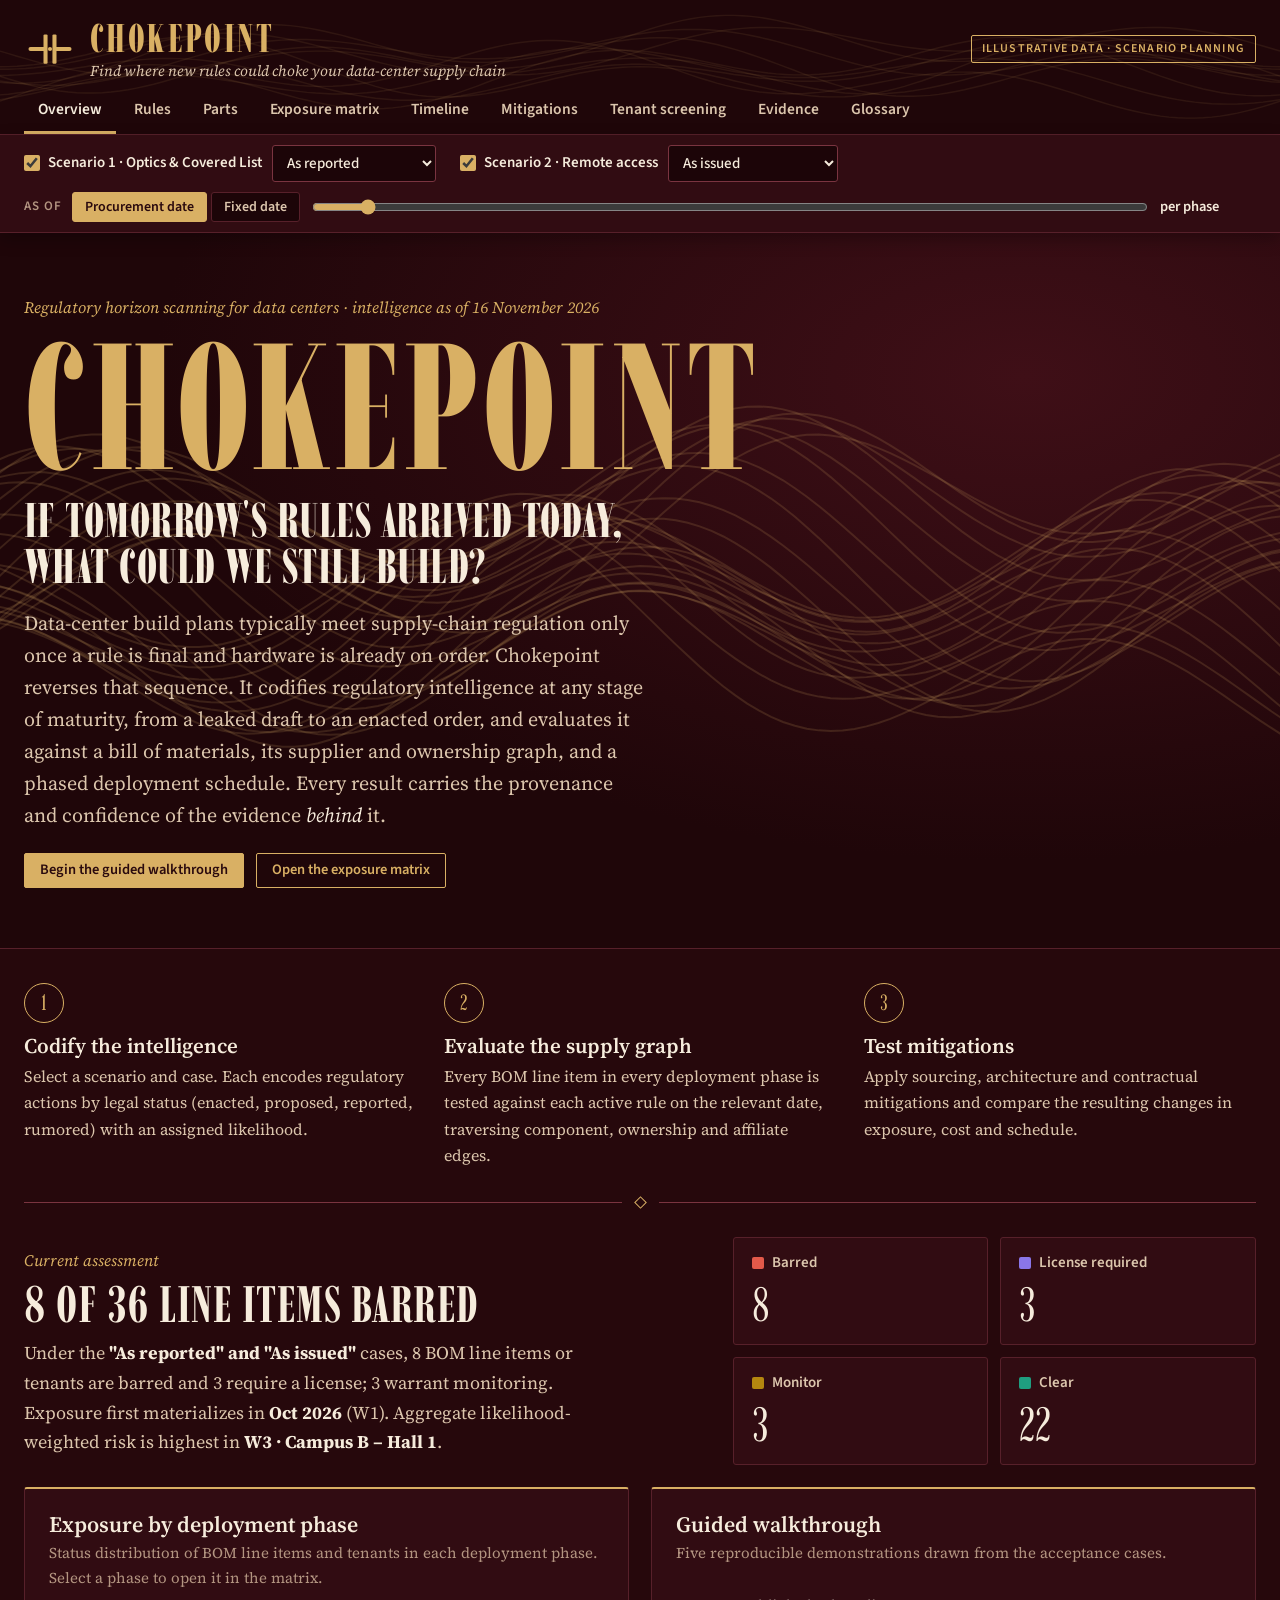
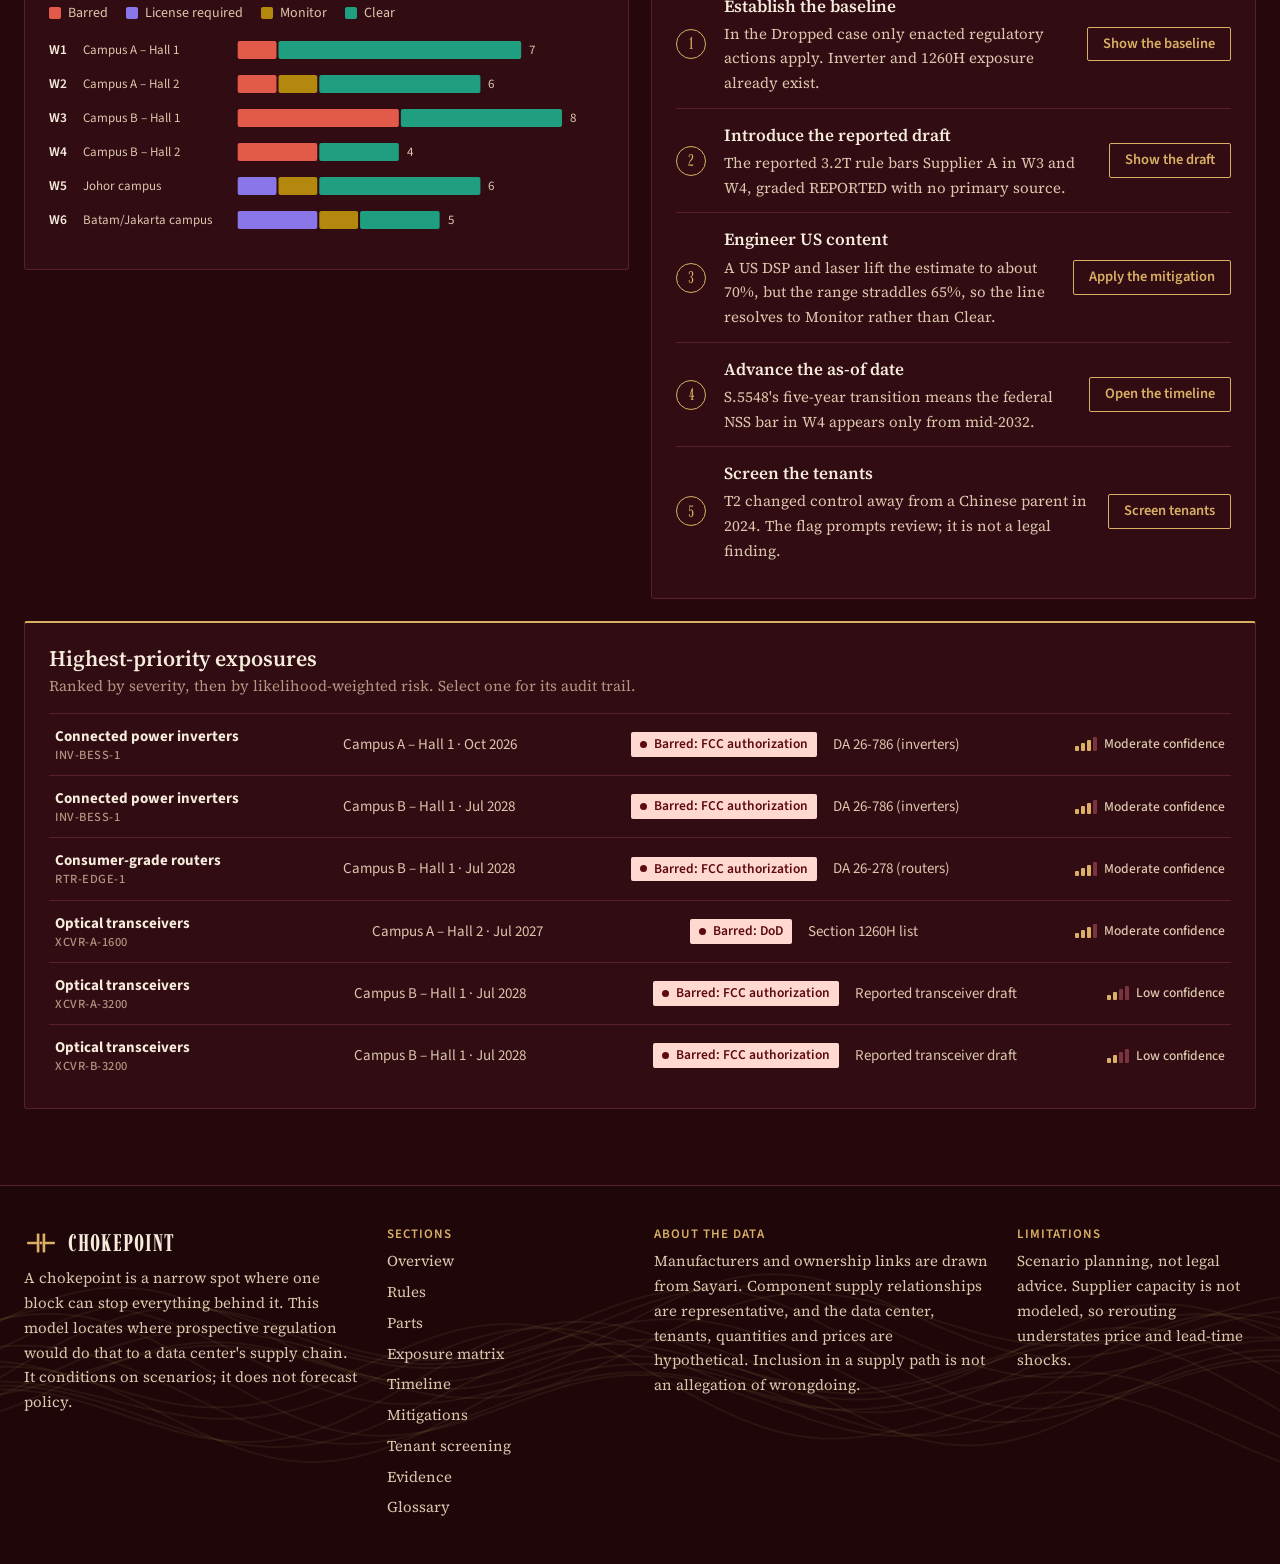
==== commit a38fdb26: "Switch to the gate-on-a-line logo and favicon Co-Authored-By: Claude Opus 5.5 <noreply@anthropic.com" ====
--- a/docs/index.html
+++ b/docs/index.html
@@ -13,7 +13,7 @@
     <link rel="preconnect" href="https://fonts.googleapis.com" />
     <link rel="preconnect" href="https://fonts.gstatic.com" crossorigin />
     <link rel="stylesheet" href="https://fonts.googleapis.com/css2?family=Imbue:opsz,wght@10..100,500..800&family=Source+Serif+4:ital,opsz,wght@0,8..60,400;0,8..60,600;1,8..60,400&family=Source+Sans+3:wght@400;500;600;700&display=swap" />
-    <script type="module" crossorigin src="./assets/index-BX16zdE9.js"></script>
+    <script type="module" crossorigin src="./assets/index-DkKgx91L.js"></script>
     <link rel="stylesheet" crossorigin href="./assets/index-CR6QZijW.css">
   </head>
   <body>
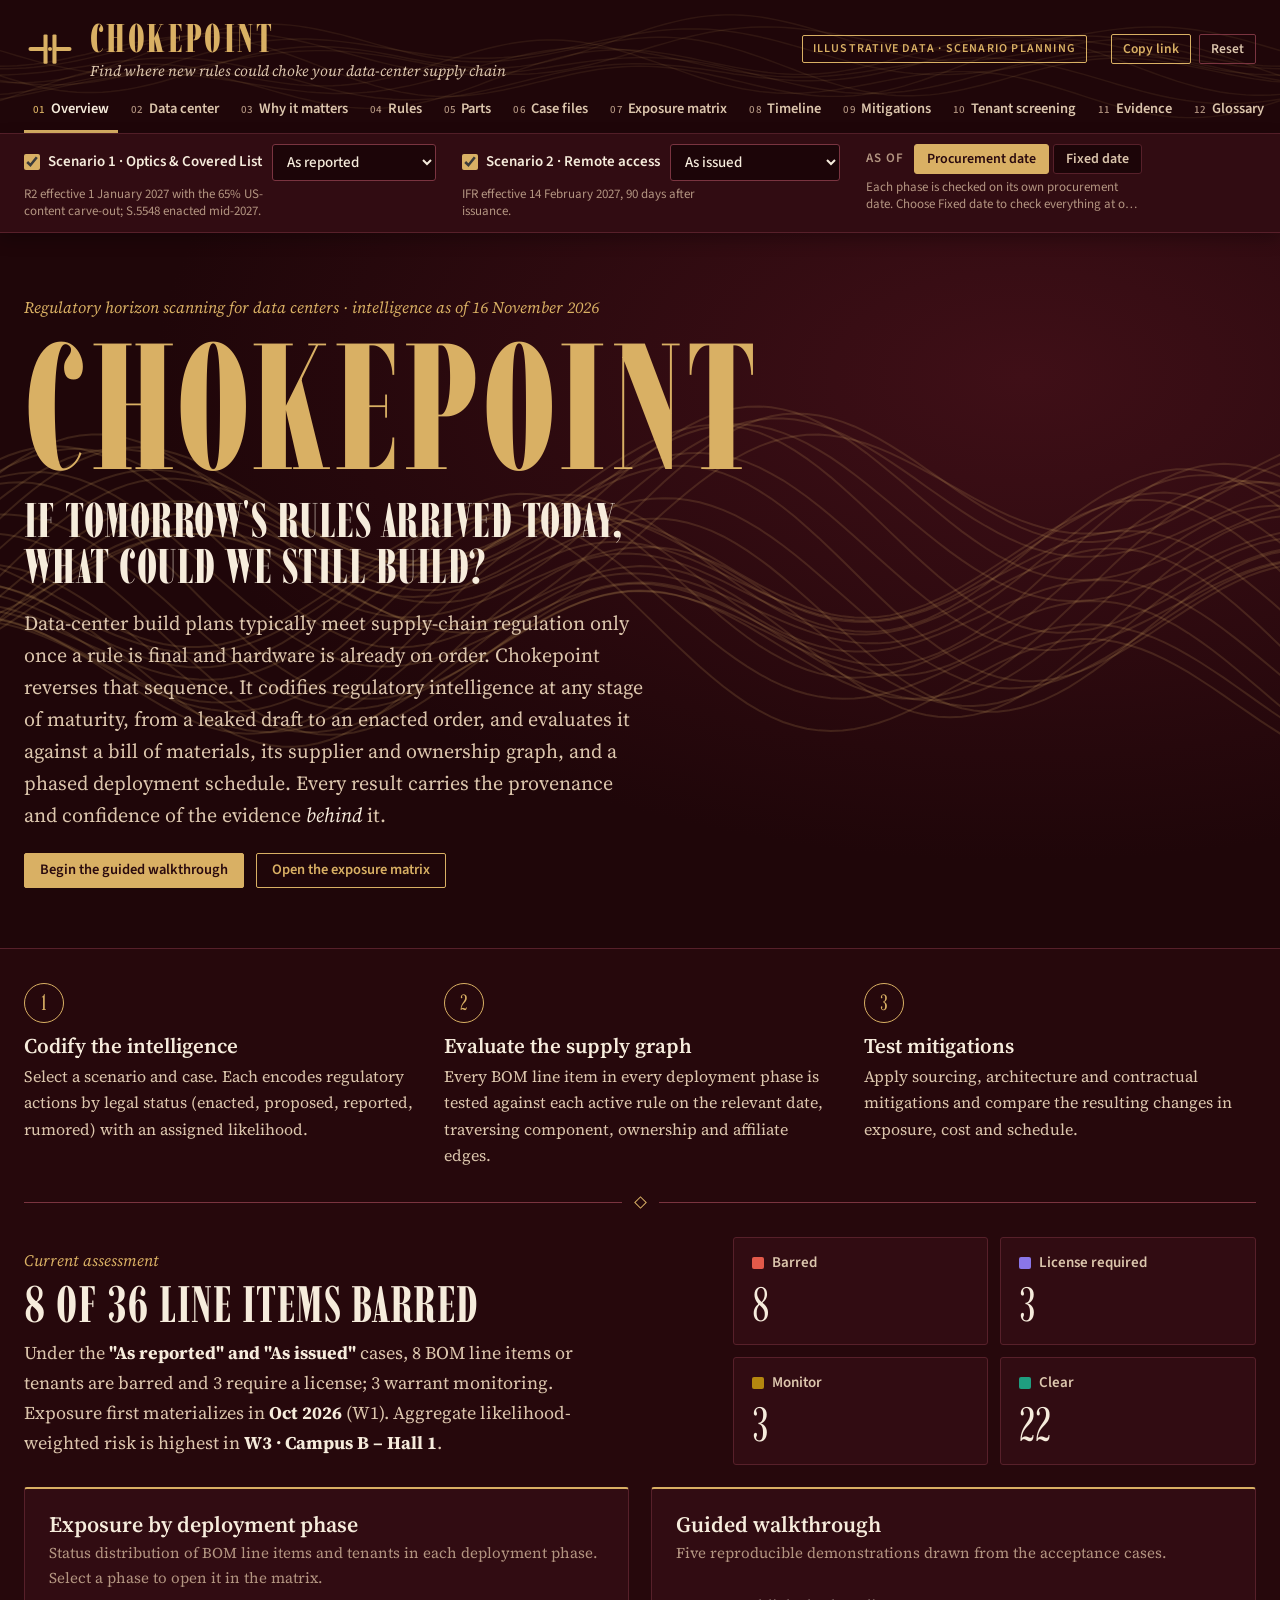
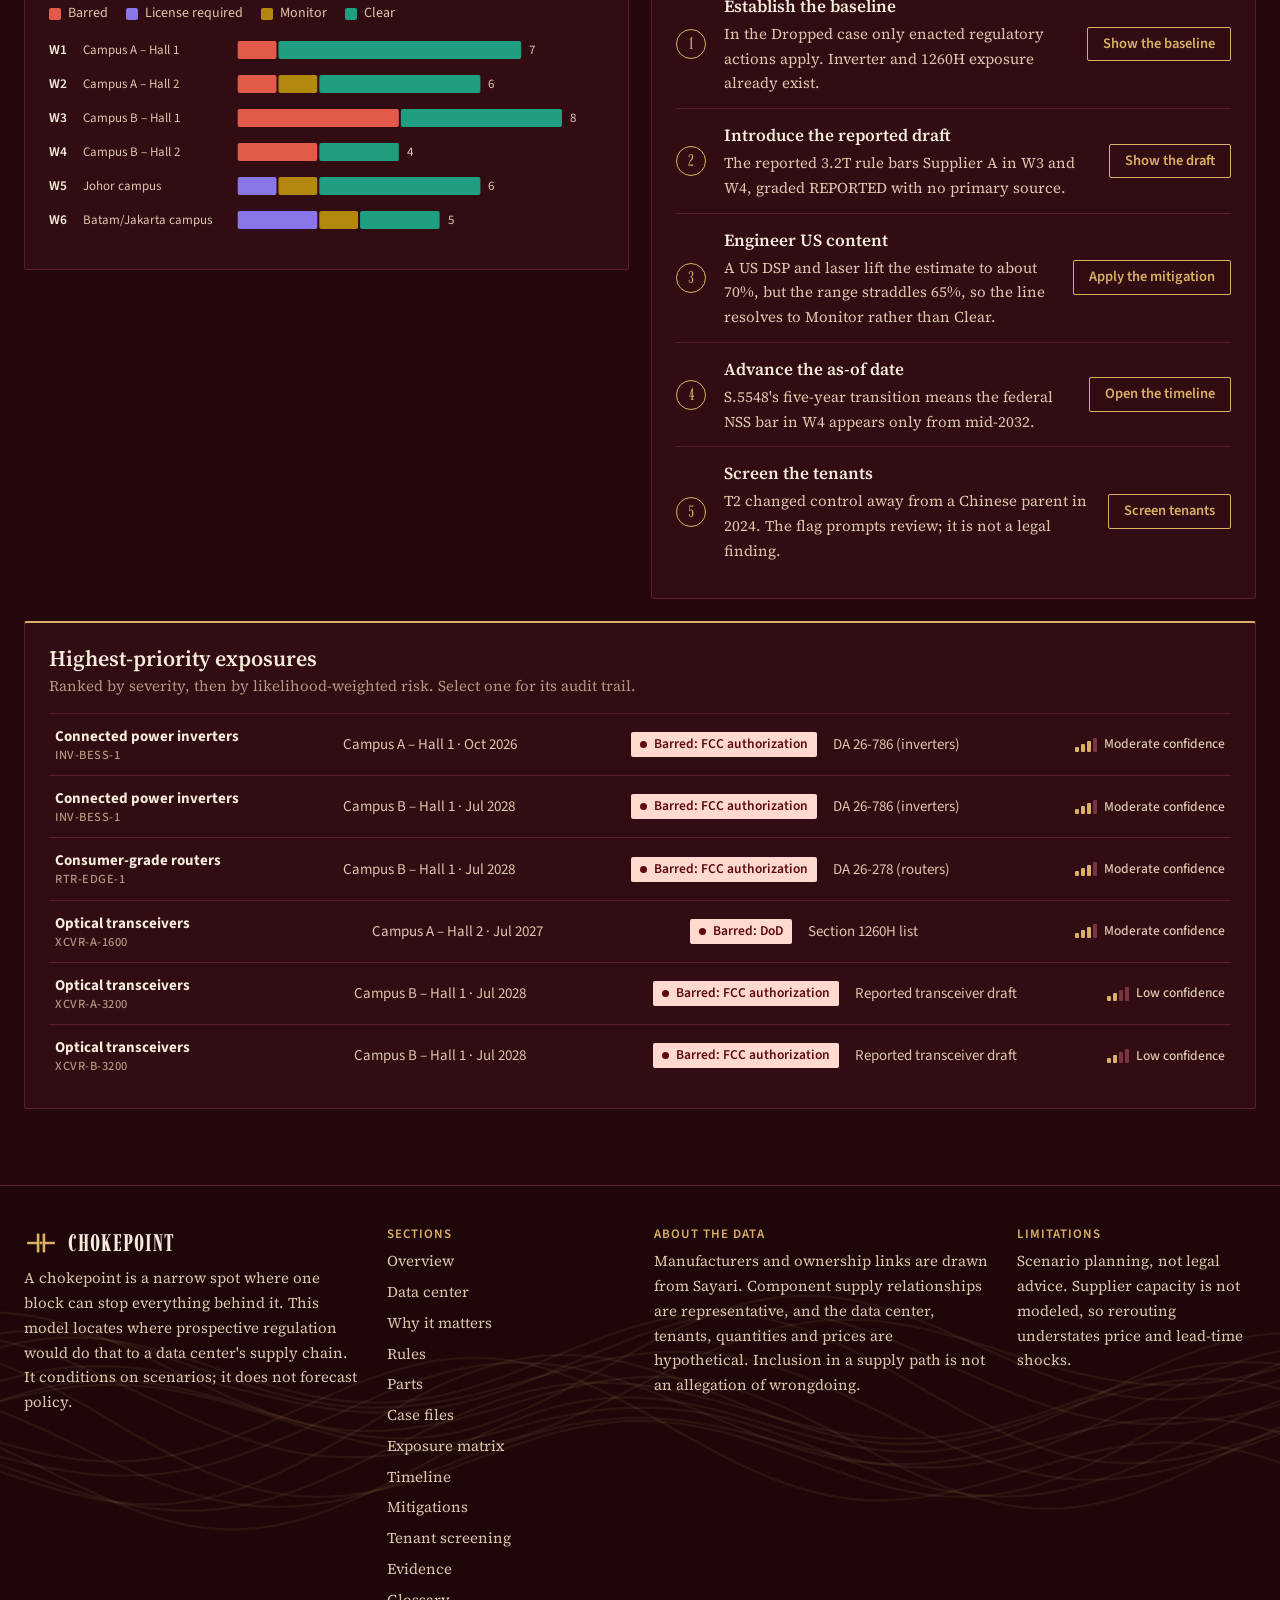
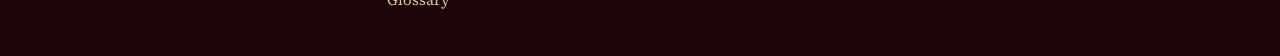
==== commit c0752d3d: "Add data hall model, human rights page, Sayari case files; easier controls - 02 Data center: rotatab" ====
--- a/docs/index.html
+++ b/docs/index.html
@@ -13,8 +13,8 @@
     <link rel="preconnect" href="https://fonts.googleapis.com" />
     <link rel="preconnect" href="https://fonts.gstatic.com" crossorigin />
     <link rel="stylesheet" href="https://fonts.googleapis.com/css2?family=Imbue:opsz,wght@10..100,500..800&family=Source+Serif+4:ital,opsz,wght@0,8..60,400;0,8..60,600;1,8..60,400&family=Source+Sans+3:wght@400;500;600;700&display=swap" />
-    <script type="module" crossorigin src="./assets/index-DkKgx91L.js"></script>
-    <link rel="stylesheet" crossorigin href="./assets/index-CR6QZijW.css">
+    <script type="module" crossorigin src="./assets/index-DtCr_rmP.js"></script>
+    <link rel="stylesheet" crossorigin href="./assets/index-DUZ6ivvG.css">
   </head>
   <body>
     <div id="root"></div>
--- a/docs/assets/index-DUZ6ivvG.css
+++ b/docs/assets/index-DUZ6ivvG.css
@@ -0,0 +1 @@
+:root{color-scheme:dark;--bg: #26080c;--bg-raised: #310c12;--bg-hover: #3d1118;--bg-inset: #1c0508;--band: #1f0609;--line: #57202a;--line-strong: #7a3440;--text: #f6ecdc;--muted: #dcc6ad;--dim: #b39581;--gold: #d9b064;--gold-ink: #2a0a0e;--gold-soft: rgba(217, 176, 100, .12);--pattern: rgba(217, 176, 100, .16);--c-block: #e25a4a;--c-lic: #8a76e8;--c-watch: #b4870f;--c-clear: #1f9e80;--lane-solid: #ead2b8;--lane-bg: #3d1118;--st-block-bg: #ffd8d0;--st-block-fg: #5c0a10;--st-lic-bg: #ddd3ff;--st-lic-fg: #29125e;--st-risk-bg: #ffd4aa;--st-risk-fg: #4f2400;--st-watch-bg: #f4e09a;--st-watch-fg: #3d3000;--st-clear-fg: #a9dcc6;--st-clear-line: #4b7a69;--display: "Imbue", "Didot", "Bodoni 72", Georgia, serif;--serif: "Source Serif 4", Georgia, "Times New Roman", serif;--sans: "Source Sans 3", "Helvetica Neue", Arial, sans-serif;--radius: 3px}*{box-sizing:border-box}html,body{margin:0}html{scroll-behavior:smooth}body{background:var(--bg);color:var(--text);font:17px/1.65 var(--serif);-webkit-font-smoothing:antialiased}a{color:var(--gold);text-underline-offset:3px}:focus-visible{outline:2px solid var(--gold);outline-offset:2px}button,select,input{font:inherit;color:inherit}.wrap{max-width:1320px;margin:0 auto;padding-left:max(24px,env(safe-area-inset-left,0px));padding-right:max(24px,env(safe-area-inset-right,0px))}.muted{color:var(--muted)}.small{font-size:14px}.pad{padding:16px;margin:0}.code{font:500 12.5px/1.3 var(--sans);letter-spacing:.04em;color:var(--dim);display:block}.kicker{font:italic 400 16px/1.3 var(--serif);color:var(--gold)}.label{display:block;font:600 13px/1.3 var(--sans);letter-spacing:.06em;text-transform:uppercase;color:var(--dim);margin-top:4px}.display{font-family:var(--display);font-weight:700;font-variation-settings:"opsz" 60;text-transform:uppercase;letter-spacing:.01em;margin:0;line-height:.95;text-wrap:balance}.footnote{margin:0;font-size:14px;color:var(--dim);font-style:italic}.warn{color:var(--st-watch-bg);font-weight:600}.guilloche{position:absolute;top:0;right:0;bottom:0;left:0;width:100%;height:100%;pointer-events:none}.guilloche path{fill:none;stroke:var(--pattern);stroke-width:1}.orn-rule{display:flex;align-items:center;gap:0;margin:8px 0}.orn-rule:before,.orn-rule:after{content:"";flex:1;border-top:1px solid var(--line-strong)}.orn-rule span{width:9px;height:9px;transform:rotate(45deg);border:1px solid var(--gold);margin:0 14px}.topbar{position:relative;overflow:hidden;background:var(--band);border-bottom:1px solid var(--line)}.topbar-pattern path{stroke:#d9b06417}.topbar-in{position:relative;display:flex;flex-wrap:wrap;justify-content:space-between;align-items:center;gap:10px 24px;padding-block:18px 10px}.brandlock{display:flex;align-items:center;gap:14px;text-decoration:none;color:var(--gold)}.brandlock:hover .logo-mark{filter:drop-shadow(0 0 6px rgba(217,176,100,.35))}.logo-mark{flex:none;display:block;color:var(--gold)}.foot-brand{display:flex;align-items:center;gap:10px;color:var(--gold)}.wordmark{display:grid;gap:4px;color:var(--text);text-decoration:none}.wordmark span{font:800 40px/1 var(--display);font-variation-settings:"opsz" 90;letter-spacing:.06em;text-transform:uppercase;color:var(--gold)}.wordmark small{font:italic 15px/1.2 var(--serif);color:var(--muted)}.banner{font:600 12px/1 var(--sans);letter-spacing:.1em;text-transform:uppercase;color:var(--gold);border:1px solid var(--gold);padding:7px 10px;border-radius:2px}.tabs{position:relative;display:flex;flex-wrap:wrap;gap:0 4px}.tabs a{padding:12px 14px 13px;color:var(--muted);text-decoration:none;font:600 15.5px/1 var(--sans);border-bottom:3px solid transparent}.tabs a:hover{color:var(--text)}.tabs a[aria-current=page]{color:var(--text);border-bottom-color:var(--gold)}body:before{content:"";position:fixed;inset:0 0 auto;height:env(safe-area-inset-top,0px);z-index:30;background:var(--bg-raised)}.controlbar{position:sticky;top:env(safe-area-inset-top,0px);z-index:20;background:var(--bg-raised);border-bottom:1px solid var(--line);box-shadow:0 6px 16px #00000047;font-family:var(--sans)}.controlbar-in{display:flex;flex-wrap:wrap;gap:10px 24px;align-items:center;padding-block:10px}.ctl{display:flex;align-items:center;gap:10px}.ctl select{background:var(--bg-inset);border:1px solid var(--line-strong);border-radius:3px;padding:6px 10px;font:500 15px/1.2 var(--sans)}.ctl select:disabled{opacity:.45}.ctl-date{flex:1 1 420px;min-width:300px}.ctl-date .seg button{white-space:nowrap}.ctl-date input[type=range]{flex:1;min-width:100px;accent-color:var(--gold)}.controlbar .seg{flex-wrap:nowrap}.ctl-label{white-space:nowrap;font:600 13px/1 var(--sans);letter-spacing:.08em;text-transform:uppercase;color:var(--dim)}.readout{font:600 14.5px/1.2 var(--sans);min-width:96px;white-space:nowrap}.toggle{display:inline-flex;gap:8px;align-items:center;font:600 15px/1.3 var(--sans);cursor:pointer}.toggle input{accent-color:var(--gold);width:16px;height:16px;margin:0}.seg{display:inline-flex;flex-wrap:wrap;gap:4px;font-family:var(--sans)}.seg button{background:var(--bg-inset);border:1px solid var(--line);border-radius:3px;padding:7px 12px;font:600 14px/1 var(--sans);color:var(--muted);cursor:pointer}.seg button:hover{color:var(--text);border-color:var(--line-strong)}.seg button[aria-pressed=true]{background:var(--gold);border-color:var(--gold);color:var(--gold-ink)}.lever-pill{background:var(--gold-soft);border:1px solid var(--gold);color:var(--gold);border-radius:999px;padding:6px 13px;font:600 13.5px/1 var(--sans);cursor:pointer}.btn{background:transparent;border:1px solid var(--gold);color:var(--gold);border-radius:2px;padding:9px 15px;font:600 14.5px/1 var(--sans);cursor:pointer;white-space:nowrap}.btn:hover{background:var(--gold-soft)}.btn.primary{background:var(--gold);color:var(--gold-ink)}.btn.primary:hover{background:#e6c27c}.heroband{position:relative;overflow:hidden;background:radial-gradient(ellipse at 80% 20%,#3f0f17 0%,var(--band) 60%);border-bottom:1px solid var(--line)}.hero-pattern{opacity:1}.hero-in{position:relative;display:grid;gap:18px;padding-block:64px 60px;max-width:1320px}.hero-brand{font-size:clamp(72px,14vw,200px);line-height:.8;font-weight:800;font-variation-settings:"opsz" 100;letter-spacing:.02em;color:var(--gold)}.hero-title{font-size:clamp(30px,3.8vw,52px);line-height:.95;color:var(--text);font-weight:800;font-variation-settings:"opsz" 100}.hero-lede{margin:0;max-width:62ch;font-size:20px;line-height:1.6;color:var(--muted)}.hero-lede em{color:var(--text)}.hero-cta{display:flex;flex-wrap:wrap;gap:12px;margin-top:4px}.pagehead{position:relative;overflow:hidden;background:var(--band);border-bottom:1px solid var(--line)}.pagehead-pattern path{stroke:#d9b0641f}.pagehead-in{position:relative;display:grid;gap:10px;padding-block:40px 34px}.pagehead .display{font-size:clamp(38px,5vw,68px)}.intro{max-width:70ch;color:var(--muted);font-size:18px}.intro p{margin:0}.intro b{color:var(--text)}.view{display:grid;gap:22px;padding-block:34px 56px}.with-side{grid-template-columns:minmax(0,1fr) 380px;align-items:start}.main-col{display:grid;gap:14px;min-width:0}@media(max-width:1100px){.with-side{grid-template-columns:minmax(0,1fr)}}.grid-2{display:grid;grid-template-columns:repeat(auto-fit,minmax(min(100%,480px),1fr));gap:22px;align-items:start}.grid-side{display:grid;grid-template-columns:minmax(0,1fr) 340px;gap:22px;align-items:start}@media(max-width:1000px){.grid-side{grid-template-columns:minmax(0,1fr)}}.card{background:var(--bg-raised);border:1px solid var(--line);border-top:2px solid var(--gold);border-radius:var(--radius);padding:22px 24px;min-width:0;display:grid;gap:14px;align-content:start}.card-h{display:grid;gap:2px}.card-h h2{margin:0;font:600 22px/1.25 var(--serif)}.card-h p{margin:0;font-size:15px;color:var(--dim)}.steps{display:grid;grid-template-columns:repeat(auto-fit,minmax(240px,1fr));gap:28px}.steps h3{margin:10px 0 4px;font:600 21px/1.25 var(--serif)}.steps p{margin:0;color:var(--muted);font-size:16px}.step-n{display:inline-grid;place-items:center;width:40px;height:40px;border-radius:50%;border:1px solid var(--gold);color:var(--gold);font:400 22px/1 var(--display)}.step-n.small{width:30px;height:30px;font-size:17px}.answer{display:grid;grid-template-columns:minmax(0,1.3fr) minmax(0,1fr);gap:28px;align-items:center}@media(max-width:900px){.answer{grid-template-columns:minmax(0,1fr)}}.answer .display{font-size:clamp(34px,4vw,54px);margin:6px 0 10px}.lede{margin:0;font-size:18px;color:var(--muted);max-width:64ch}.lede b{color:var(--text)}.tiles{display:grid;grid-template-columns:repeat(2,minmax(0,1fr));gap:12px}.tile{display:grid;gap:8px;text-align:left;background:var(--bg-raised);border:1px solid var(--line);border-radius:var(--radius);padding:16px 18px;cursor:pointer;font-family:var(--sans)}.tile:hover{border-color:var(--gold)}.tile-k{display:flex;align-items:center;gap:8px;font:600 15px/1.2 var(--sans);color:var(--muted)}.tile-n{font:400 48px/1 var(--display);font-variant-numeric:tabular-nums}.tour{list-style:none;margin:0;padding:0;display:grid}.tour li{display:grid;grid-template-columns:34px minmax(0,1fr) auto;gap:14px;align-items:center;padding:12px 0;border-top:1px solid var(--line)}.tour li:first-child{border-top:0}.tour b{font:600 17px/1.3 var(--serif)}.tour p{margin:2px 0 0;font-size:15px;color:var(--muted)}@media(max-width:560px){.tour li{grid-template-columns:34px minmax(0,1fr)}.tour .btn{grid-column:2;justify-self:start}}.toplist{display:grid}.toprow{display:grid;grid-template-columns:minmax(170px,1.2fr) minmax(150px,1.2fr) auto minmax(0,1fr) auto;gap:16px;align-items:center;text-align:left;background:transparent;border:0;border-top:1px solid var(--line);padding:12px 6px;cursor:pointer;font:15px/1.4 var(--sans)}.toprow:hover{background:var(--bg-hover)}.toprow>*{min-width:0}@media(max-width:900px){.toprow{grid-template-columns:1fr auto}.toprow>:nth-child(2),.toprow>:nth-child(4),.toprow>:nth-child(5){display:none}}.sure{display:inline-flex;align-items:center;gap:7px;font:500 13.5px/1.2 var(--sans);color:var(--muted);white-space:nowrap}.sure-bars{display:inline-flex;gap:2px;align-items:flex-end}.sure-bars i{width:4px;background:var(--line-strong);border-radius:1px}.sure-bars i:nth-child(1){height:5px}.sure-bars i:nth-child(2){height:8px}.sure-bars i:nth-child(3){height:11px}.sure-bars i:nth-child(4){height:14px}.sure-bars i.on{background:var(--gold)}.chart{position:relative;display:grid;gap:12px;min-width:0;font-family:var(--sans)}.chart svg{display:block;overflow:visible}.legend{display:flex;flex-wrap:wrap;gap:6px 18px;font:14px/1.3 var(--sans);color:var(--muted)}.legend span{display:inline-flex;align-items:center;gap:7px}.sw{display:inline-block;width:12px;height:12px;border-radius:2px;flex:none}.sw-block{background:var(--c-block)}.sw-lic{background:var(--c-lic)}.sw-watch{background:var(--c-watch)}.sw-clear{background:var(--c-clear)}.sw-lane{background:var(--lane-solid)}.sw-hatch{background:repeating-linear-gradient(45deg,var(--lane-solid) 0 2px,var(--lane-bg) 2px 5px)}.sw-sparse{background:repeating-linear-gradient(135deg,var(--lane-solid) 0 1px,var(--lane-bg) 1px 6px)}.sw-dash{border:1.5px dashed var(--lane-solid)}.sw-dot{border:2px solid var(--text);border-radius:50%}.ax{font:13px var(--sans);fill:var(--muted)}.ax-strong{font:600 13.5px var(--sans);fill:var(--text)}.ax-dim{font:italic 13px var(--serif);fill:var(--dim)}.ax-cursor{font:600 12.5px var(--sans);fill:var(--gold)}.grid{stroke:var(--line);stroke-width:1}.zero{stroke:var(--line-strong);stroke-width:1.5}.cursor{stroke:var(--gold);stroke-width:2}.tick{stroke:var(--text);stroke-width:2}.dot{fill:var(--bg-raised);stroke:var(--text);stroke-width:2}.dashbox{stroke:var(--lane-solid);stroke-width:1.5;stroke-dasharray:4 3}.clickable{cursor:pointer}.clickable:hover .ax-strong{fill:var(--gold)}.tooltip{position:absolute;z-index:5;pointer-events:none;background:var(--bg-inset);border:1px solid var(--line-strong);border-radius:3px;padding:9px 11px;font:14px/1.45 var(--sans);color:var(--text);box-shadow:0 8px 20px #0006;max-width:300px}.tiprow{display:flex;align-items:center;gap:6px}.tiprow b{margin-left:auto;padding-left:12px}.tiphint{display:block;margin-top:4px;color:var(--dim);font-size:13px}.filters{display:flex;flex-wrap:wrap;gap:10px 22px;align-items:center;font-family:var(--sans)}.matrix{overflow-x:auto;border:1px solid var(--line);border-radius:var(--radius);background:var(--bg-inset);font-family:var(--sans)}table{border-collapse:separate;border-spacing:0;width:100%;font-variant-numeric:tabular-nums}th,td{border-bottom:1px solid var(--line);padding:0;text-align:left;vertical-align:top}.matrix thead th{background:var(--bg-raised);padding:12px 14px;min-width:150px;font-weight:400;vertical-align:bottom}.matrix thead th:first-child{min-width:200px;position:sticky;left:0;z-index:2;font:600 13px var(--sans);color:var(--dim);letter-spacing:.08em;text-transform:uppercase}.wid{display:block;font:400 22px/1 var(--display);color:var(--gold)}.wname{display:block;font:600 15px/1.3 var(--sans);color:var(--text);margin:4px 0}.wmeta{display:block;font:13.5px/1.45 var(--sans);color:var(--muted)}.matrix tbody th{position:sticky;left:0;z-index:1;background:var(--bg-inset);padding:12px 14px;font:600 15px/1.3 var(--sans);border-right:1px solid var(--line)}.matrix tbody th small{display:block;color:var(--dim);font:400 13px/1.35 var(--sans);margin-top:2px}.matrix td.txt{padding:14px;font-size:15px;vertical-align:middle}.matrix td.num{font-variant-numeric:tabular-nums}tr.group th,tr.group td{background:var(--bg)!important;padding:18px 14px 8px}tr.group th{font:600 19px/1.2 var(--serif)!important;color:var(--text)}tr.group th small{font:italic 14px/1.4 var(--serif)!important;color:var(--dim);max-width:46ch}.cellbtn{display:grid;gap:6px;width:100%;min-height:64px;padding:11px 14px;background:transparent;border:0;text-align:left;cursor:pointer;align-content:start}.cellbtn:hover{background:var(--bg-hover)}.cellbtn[aria-pressed=true]{background:var(--gold-soft);box-shadow:inset 0 0 0 1.5px var(--gold)}.empty{display:block;padding:14px;color:var(--line-strong)}.flags{display:flex;flex-wrap:wrap;gap:4px}.flag{font:500 12px/1.2 var(--sans);color:var(--muted);border:1px dashed var(--line-strong);padding:3px 6px;border-radius:2px}.chip{display:inline-flex;align-items:center;gap:7px;justify-self:start;font:600 13.5px/1.1 var(--sans);padding:5px 9px;border-radius:2px;white-space:nowrap}.chip:before{content:"";width:7px;height:7px;border-radius:50%;background:currentColor;flex:none}.chip.block{background:var(--st-block-bg);color:var(--st-block-fg)}.chip.lic{background:var(--st-lic-bg);color:var(--st-lic-fg)}.chip.risk{background:var(--st-risk-bg);color:var(--st-risk-fg)}.chip.watch{background:var(--st-watch-bg);color:var(--st-watch-fg)}.chip.clear{color:var(--st-clear-fg);box-shadow:inset 0 0 0 1px var(--st-clear-line)}.side{position:sticky;top:76px;background:var(--bg-raised);border:1px solid var(--line);border-top:2px solid var(--gold);border-radius:var(--radius);padding:20px 22px;display:grid;gap:12px;max-height:calc(100vh - 92px);overflow:auto;align-content:start;font-size:16px}.side-h{display:flex;justify-content:space-between;gap:8px;align-items:start}.side .display{font-size:30px}.x{background:none;border:0;color:var(--muted);font-size:24px;line-height:1;cursor:pointer;padding:0 4px}.x:hover{color:var(--text)}.hit{border-top:1px solid var(--line);padding-top:14px;display:grid;gap:8px}.hit-h{display:flex;gap:10px;align-items:baseline;font-size:17px}.rule-tag{font:600 12px/1 var(--sans);color:var(--gold);border:1px solid var(--gold);padding:3px 5px;border-radius:2px}.hit p{margin:0;font-size:15.5px;color:var(--muted)}.chain{list-style:none;margin:0;padding:10px 12px;display:grid;gap:8px;background:var(--bg-inset);border-radius:3px;font:15px/1.35 var(--sans)}.chain li{position:relative;padding-left:20px}.chain li:before{content:"";position:absolute;left:4px;top:7px;width:7px;height:7px;border-radius:50%;background:var(--gold)}.chain li+li:after{content:"";position:absolute;left:7px;top:-8px;height:14px;border-left:1px solid var(--line-strong)}.sources{display:grid;gap:4px;font:15px/1.4 var(--sans)}.nosrc{display:inline-block;font:600 12.5px/1 var(--sans);color:var(--st-block-bg);border:1px dashed var(--st-block-bg);padding:5px 7px;border-radius:2px;justify-self:start;margin-top:4px}.more summary{cursor:pointer;font:600 14px/1.3 var(--sans);color:var(--dim)}.kv{display:grid;grid-template-columns:110px minmax(0,1fr);gap:6px 12px;font:14.5px/1.45 var(--sans);margin:8px 0 0}.kv dt{color:var(--dim);font-weight:600}.kv dd{margin:0;min-width:0;overflow-wrap:anywhere}.kv dd.code{display:block}.own{display:grid;gap:6px;padding:12px;background:var(--bg-inset);border-radius:3px}.own-track{position:relative;height:26px}.own-seg{position:absolute;top:0;height:26px;border-radius:2px;background:var(--line-strong);font:600 12.5px/26px var(--sans);padding-left:7px;overflow:hidden;white-space:nowrap}.own-seg.concern{background:var(--c-block);color:#fff}.own-legend{display:grid;gap:2px;font:14px/1.4 var(--sans);color:var(--muted)}.own p{margin:0}.rulecard{display:grid;gap:10px}.rulecard .display{font-size:28px}.rulecard p{margin:0;color:var(--muted)}.lever-grid{display:grid;grid-template-columns:repeat(auto-fit,minmax(min(100%,300px),1fr));gap:14px}.lever{display:grid;grid-template-columns:18px minmax(0,1fr);gap:6px 12px;background:var(--bg-raised);border:1px solid var(--line);border-radius:var(--radius);padding:16px 18px;cursor:pointer}.lever:hover{border-color:var(--line-strong)}.lever.on{border-color:var(--gold);background:linear-gradient(0deg,var(--gold-soft),var(--gold-soft)),var(--bg-raised)}.lever input{grid-row:span 2;accent-color:var(--gold);width:17px;height:17px;margin-top:4px}.lever-t{font:600 17.5px/1.3 var(--serif)}.lever-d{font-size:15px;color:var(--muted)}.tablewrap{overflow-x:auto}table.plain{font-family:var(--sans)}table.plain th,table.plain td{padding:10px 12px;font-size:15px;vertical-align:top}table.plain thead th{font:600 13px/1.3 var(--sans);color:var(--dim);text-transform:uppercase;letter-spacing:.06em}.better{color:var(--st-clear-fg)}.worse{color:#ffb6aa}.notes{margin:0;padding-left:20px;display:grid;gap:4px;font:14.5px/1.45 var(--sans);color:var(--muted)}.scale{display:grid;grid-template-columns:repeat(auto-fit,minmax(220px,1fr));gap:18px;padding:18px 22px;border:1px solid var(--line);border-radius:var(--radius)}.scale p{margin:6px 0 0;font-size:15px;color:var(--muted)}.legal{display:inline-block;font:600 13px/1 var(--sans);padding:5px 8px;border-radius:2px;border:1px solid var(--line-strong)}.legal-enacted{background:var(--text);color:var(--bg);border-color:var(--text)}.legal-reported,.legal-rumored{border-style:dashed;color:var(--st-watch-bg)}.src+.src{margin-top:8px}.intel{display:grid;gap:8px}.intel details{border-top:1px solid var(--line);padding-top:10px}.intel summary{cursor:pointer;font-weight:600}.intel p{margin:8px 0 0;font-size:16px}.glossary{display:grid;grid-template-columns:repeat(auto-fit,minmax(min(100%,380px),1fr));gap:0 40px;margin:0}.glossary div{padding:16px 0;border-top:1px solid var(--line)}.glossary dt{font:400 24px/1.1 var(--display);text-transform:uppercase;letter-spacing:.02em;color:var(--gold)}.glossary dd{margin:6px 0 0;color:var(--muted)}.foot{position:relative;overflow:hidden;background:var(--band);border-top:1px solid var(--line);margin-top:20px}.foot-pattern path{stroke:#d9b06414}.foot-in{position:relative;display:grid;grid-template-columns:1.4fr 1fr 1.4fr 1fr;gap:28px;padding-block:40px 44px;font-size:15px;color:var(--muted)}@media(max-width:860px){.foot-in{grid-template-columns:1fr 1fr}}@media(max-width:520px){.foot-in{grid-template-columns:1fr}}.foot-in>div{display:grid;gap:6px;align-content:start}.foot-in p{margin:0}.foot-title{font:700 24px/1 var(--display);text-transform:uppercase;letter-spacing:.04em;color:var(--text)}.foot-h{font:600 13px/1.3 var(--sans);letter-spacing:.08em;text-transform:uppercase;color:var(--gold)}.foot-in a{color:var(--muted);text-decoration:none}.foot-in a:hover{color:var(--text);text-decoration:underline}@media(prefers-reduced-motion:reduce){*{transition:none!important}html{scroll-behavior:auto}}.howto{display:grid;grid-template-columns:minmax(0,1fr) auto;gap:18px 32px;align-items:end;padding:18px 22px;border:1px solid var(--line);border-radius:var(--radius)}.howto p{margin:6px 0 0;color:var(--muted);max-width:80ch}.howto b{color:var(--text)}@media(max-width:1000px){.howto{grid-template-columns:minmax(0,1fr)}}.rulegroup{display:grid;gap:14px}.rulegroup-h h2{margin:0;font:400 34px/1 var(--display);text-transform:uppercase;letter-spacing:.01em;color:var(--gold)}.rulegroup-h p{margin:6px 0 0;color:var(--muted);max-width:90ch}.rulegroup-h b{color:var(--text)}.rulecards{display:grid;grid-template-columns:repeat(auto-fit,minmax(min(100%,560px),1fr));gap:18px}.rulefull{background:var(--bg-raised);border:1px solid var(--line);border-top:2px solid var(--gold);border-radius:var(--radius);padding:20px 22px;display:grid;gap:14px;align-content:start;scroll-margin-top:90px}.rulefull.flash{box-shadow:0 0 0 2px var(--gold)}.rulefull-h{display:flex;flex-wrap:wrap;gap:8px 10px;align-items:center}.rulefull-h h3{margin:0;font:600 21px/1.25 var(--serif);flex:1 1 200px}.rulefull-h .nosrc{margin-top:0}.likely{font:600 13px/1 var(--sans);color:var(--dim)}.rulefull-what{margin:0;font-size:18px;line-height:1.55;color:var(--text)}.facts{display:grid;grid-template-columns:repeat(2,minmax(0,1fr));gap:12px 22px;margin:0;padding:14px 0;border-top:1px solid var(--line);border-bottom:1px solid var(--line)}.facts .wide{grid-column:1 / -1}@media(max-width:640px){.facts{grid-template-columns:minmax(0,1fr)}}.facts dt{font:600 12.5px/1.3 var(--sans);letter-spacing:.07em;text-transform:uppercase;color:var(--gold)}.facts dd{margin:3px 0 0;font-size:15.5px;color:var(--muted)}.facts dd .block{display:block}.affects{display:grid;gap:8px}.affect-list{display:flex;flex-wrap:wrap;gap:6px}.affect{display:inline-flex;align-items:center;gap:8px;background:var(--bg-inset);border:1px solid var(--line);border-radius:2px;padding:5px 8px;font:14px/1.2 var(--sans);cursor:pointer}.affect:hover{border-color:var(--gold)}.affect .chip{font-size:12px;padding:3px 6px}.rulefull-f{display:flex;flex-wrap:wrap;gap:4px 14px;font:13.5px/1.4 var(--sans);color:var(--dim)}.linklike{background:none;border:0;padding:0;text-align:left;cursor:pointer;color:var(--text)}.linklike:hover b{color:var(--gold);text-decoration:underline;text-underline-offset:3px}.arrow{color:var(--gold)}.productfacts{border-top:0;padding-top:0}.comps{list-style:none;margin:4px 0 0;padding:0;display:grid;gap:8px}.comps li{padding-left:10px;border-left:2px solid var(--line-strong)}.lb{font:600 11px/1 var(--sans);color:var(--gold);border:1px solid var(--gold);padding:2px 5px;border-radius:2px;margin-left:8px;vertical-align:1px}.affect.static{cursor:default}.affect.static:hover{border-color:var(--line)}.tabnum{font:500 11px/1 var(--sans);color:var(--dim);margin-right:6px;letter-spacing:.04em}.tabs a[aria-current=page] .tabnum{color:var(--gold)}.tabs a{padding-inline:11px;font-size:15px}.controlbar-in{align-items:flex-start;gap:12px 26px;padding-block:10px 11px}.ctl-scn,.ctl-date{display:grid;gap:5px;align-items:start}.ctl-row{display:flex;align-items:center;gap:10px;flex-wrap:wrap}.ctl-sub{font:13px/1.35 var(--sans);color:var(--dim);max-width:46ch;overflow:hidden;text-overflow:ellipsis;display:-webkit-box;-webkit-line-clamp:2;-webkit-box-orient:vertical}.ctl-date{flex:1 1 380px;min-width:300px}.ctl-date input[type=range]{flex:1 1 140px;min-width:120px}.stepbtn{width:28px;height:28px;border-radius:3px;border:1px solid var(--line-strong);background:var(--bg-inset);color:var(--text);font:600 16px/1 var(--sans);cursor:pointer}.stepbtn:hover{border-color:var(--gold);color:var(--gold)}.quick{display:inline-flex;flex-wrap:wrap;gap:4px}.quick button{border:1px solid var(--line);background:transparent;color:var(--muted);border-radius:999px;padding:3px 9px;font:600 12.5px/1.2 var(--sans);cursor:pointer}.quick button:hover,.quick button[aria-pressed=true]{border-color:var(--gold);color:var(--gold)}.ctl-actions{align-self:center;margin-left:auto;gap:8px}.btn.small{padding:7px 11px;font-size:13.5px}.btn.quiet{border-color:var(--line-strong);color:var(--muted)}.btn.quiet:hover{color:var(--text);background:var(--bg-hover)}@media(max-width:900px){.ctl-actions{margin-left:0}}.dc-layout{display:grid;grid-template-columns:minmax(0,1fr) 380px;gap:20px;align-items:start}@media(max-width:1100px){.dc-layout{grid-template-columns:minmax(0,1fr)}}.dc-stage{gap:10px}.dc-toolbar{display:flex;flex-wrap:wrap;gap:10px 18px;align-items:center;font-family:var(--sans)}.dc-canvas{width:100%;height:clamp(320px,52vw,560px);display:block;touch-action:none;cursor:grab;border-radius:3px;background:radial-gradient(ellipse at 50% 70%,#34101a 0%,var(--bg-inset) 75%)}.dc-canvas:active{cursor:grabbing}.dc-foot{display:flex;flex-wrap:wrap;justify-content:space-between;gap:6px 18px;align-items:center}.dc-side{display:grid;gap:14px;position:sticky;top:130px}.dc-parts{display:grid;gap:4px}.dc-part{display:flex;justify-content:space-between;align-items:center;gap:10px;background:var(--bg-raised);border:1px solid var(--line);border-radius:3px;padding:9px 12px;font:600 15px/1.3 var(--sans);color:var(--text);cursor:pointer;text-align:left}.dc-part:hover{border-color:var(--line-strong)}.dc-part[aria-selected=true]{border-color:var(--gold);background:var(--gold-soft)}.dc-part .chip{font-size:12px;padding:3px 7px}.dc-detail .display{font-size:28px}.dc-detail p{margin:0}.note{border-left:2px solid var(--gold);padding-left:10px;color:var(--muted);font-style:italic}.clickrow{cursor:pointer}.clickrow:hover td,.clickrow:hover th{background:var(--bg-hover)}.harms{display:grid;gap:8px}.hcard{background:var(--bg-raised);border:1px solid var(--line);border-radius:3px}.hcard.on{border-color:var(--gold)}.hbtn{display:grid;grid-template-columns:46px minmax(0,1fr) 24px;gap:14px;align-items:center;width:100%;padding:14px 18px;background:none;border:0;text-align:left;cursor:pointer;color:var(--text)}.hbtn b{display:block;font:600 19px/1.25 var(--serif)}.hbtn small{display:block;font:15px/1.4 var(--serif);color:var(--muted);margin-top:2px}.hnum{display:inline-grid;place-items:center;width:42px;height:42px;border-radius:50%;border:1px solid var(--gold);color:var(--gold);font:400 20px/1 var(--display)}.hnum.small{width:32px;height:32px;font-size:16px;flex:none}.hchev{font:400 24px/1 var(--sans);color:var(--gold)}.hbody{padding:0 18px 18px 78px;display:grid;gap:10px}.hbody p{margin:0}@media(max-width:640px){.hbody{padding-left:18px}}.gapbox{border:1px solid var(--line-strong);border-left:3px solid var(--c-block);border-radius:3px;padding:10px 14px;background:var(--bg-inset)}.gapbox p{margin:4px 0 0}.hsrc{margin:0;padding-left:18px;font:15px/1.5 var(--sans)}.casetabs{display:grid;grid-template-columns:repeat(auto-fit,minmax(min(100%,300px),1fr));gap:8px}.casetab{display:flex;gap:12px;align-items:flex-start;text-align:left;background:var(--bg-raised);border:1px solid var(--line);border-radius:3px;padding:12px 14px;cursor:pointer;color:var(--text)}.casetab:hover{border-color:var(--line-strong)}.casetab[aria-selected=true]{border-color:var(--gold);background:var(--gold-soft)}.casetab b{display:block;font:600 15.5px/1.3 var(--serif)}.casetab small{display:block;font:13.5px/1.35 var(--sans);color:var(--dim);margin-top:3px}.casebody{gap:14px}.casetitle{font-size:clamp(28px,3.4vw,42px)}.casegrid{display:grid;grid-template-columns:minmax(0,1.15fr) minmax(0,1fr);gap:28px;margin-top:6px}@media(max-width:960px){.casegrid{grid-template-columns:minmax(0,1fr)}}.steps-tl{list-style:none;margin:8px 0 0;padding:0 0 0 18px;border-left:1px solid var(--line-strong);display:grid;gap:16px}.steps-tl li{position:relative}.steps-tl li:before{content:"";position:absolute;left:-23px;top:6px;width:9px;height:9px;transform:rotate(45deg);background:var(--gold)}.tl-date{font:600 13px/1.2 var(--sans);color:var(--gold);letter-spacing:.04em}.steps-tl p{margin:4px 0}.tl-links{display:flex;flex-wrap:wrap;gap:4px 14px;font:14px/1.4 var(--sans)}.tally{display:flex;gap:14px;font:600 14px/1 var(--sans);margin:8px 0 4px}.v-caught{color:var(--st-clear-fg)}.v-partly{color:var(--st-watch-bg)}.v-missed{color:#ffb6aa}.verdicts{list-style:none;margin:0;padding:0;display:grid;gap:10px}.verdicts li{display:grid;grid-template-columns:74px minmax(0,1fr);gap:12px;align-items:start;border-top:1px solid var(--line);padding-top:10px}.verdicts p{margin:3px 0 0;color:var(--muted);font-size:15.5px}.verdict{display:inline-block;text-align:center;font:700 12px/1 var(--sans);letter-spacing:.06em;text-transform:uppercase;padding:6px 0;border-radius:2px}.verdict.v-caught{background:var(--st-clear-line);color:#eafff5}.verdict.v-partly{background:var(--st-watch-bg);color:var(--st-watch-fg)}.verdict.v-missed{background:var(--st-block-bg);color:var(--st-block-fg)}.tabs{flex-wrap:nowrap;overflow-x:auto;scrollbar-width:thin}.tabs a{white-space:nowrap;flex:none}.top-actions{display:flex;align-items:center;gap:8px;flex-wrap:wrap}.topbar-in{align-items:center}.topbar-in .banner{margin-left:auto}.tabs a{padding-inline:9px;font-size:14.5px}.tabnum{margin-right:5px}
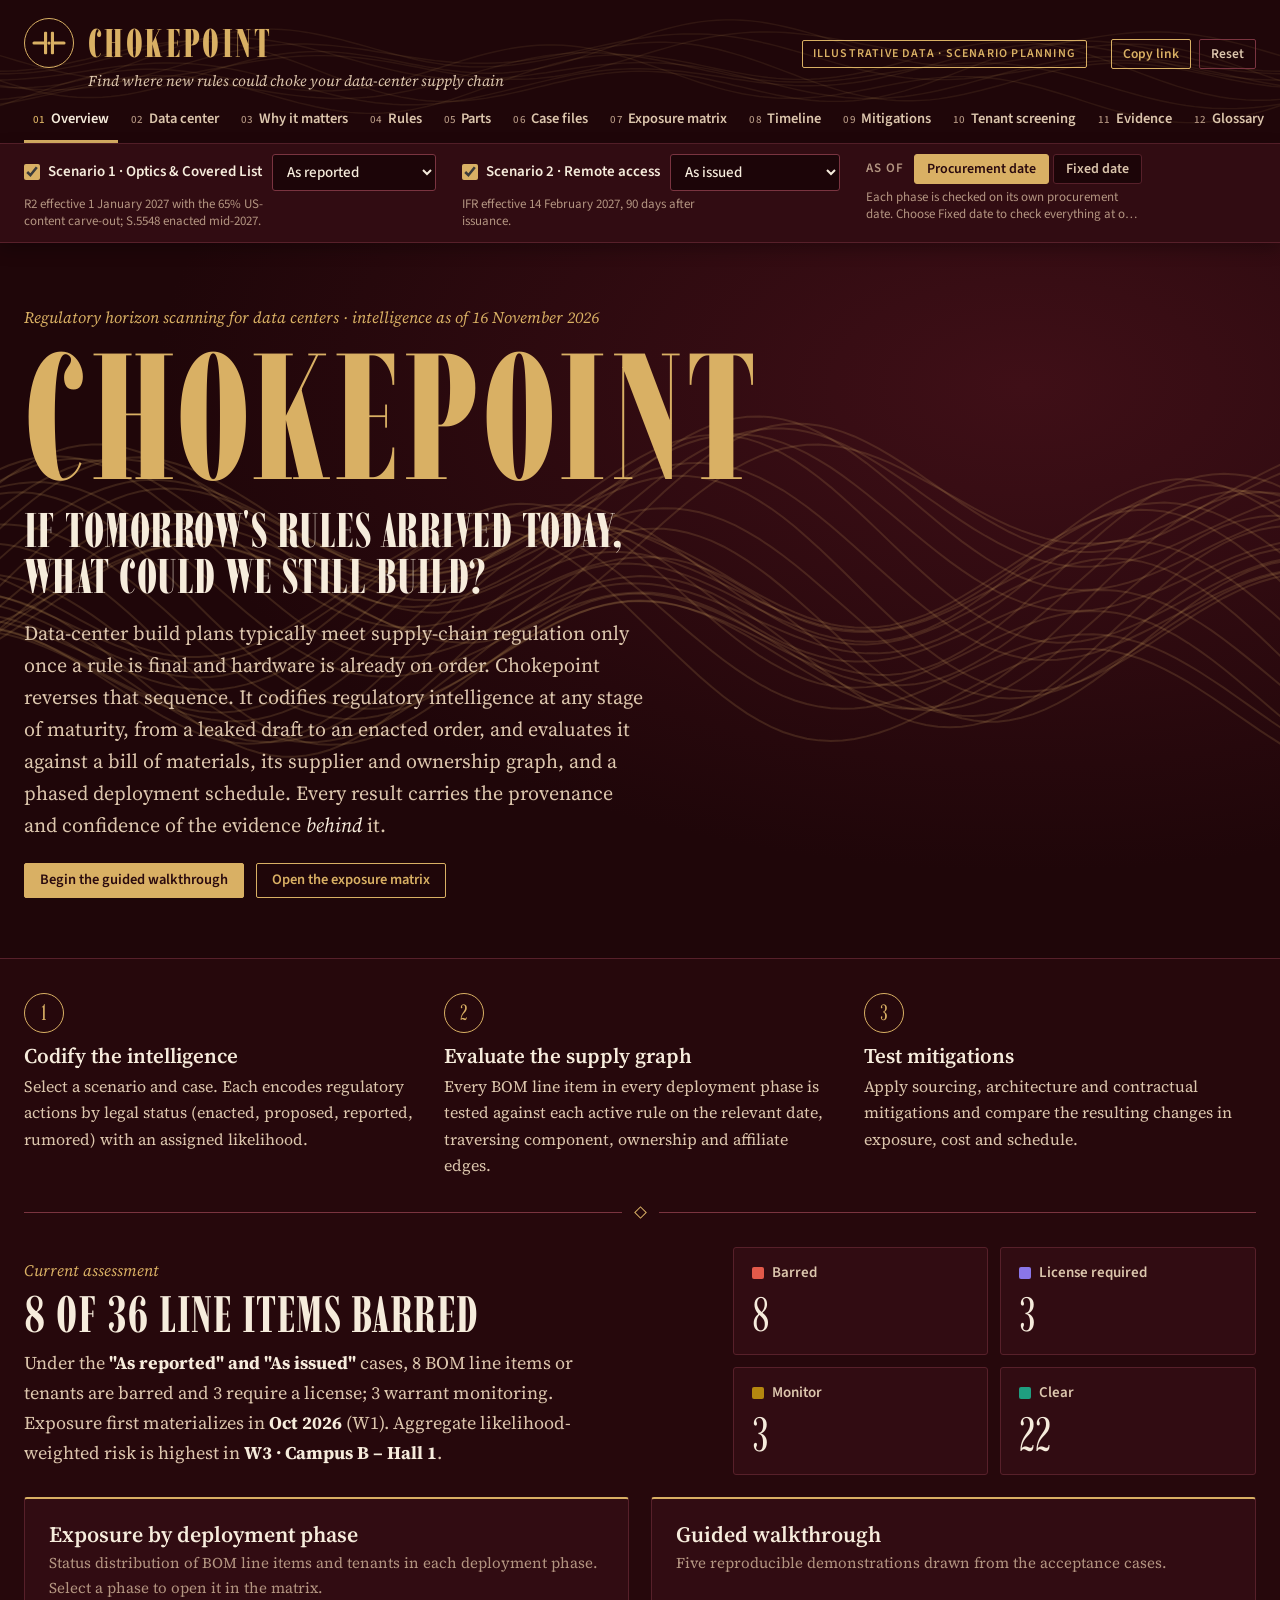
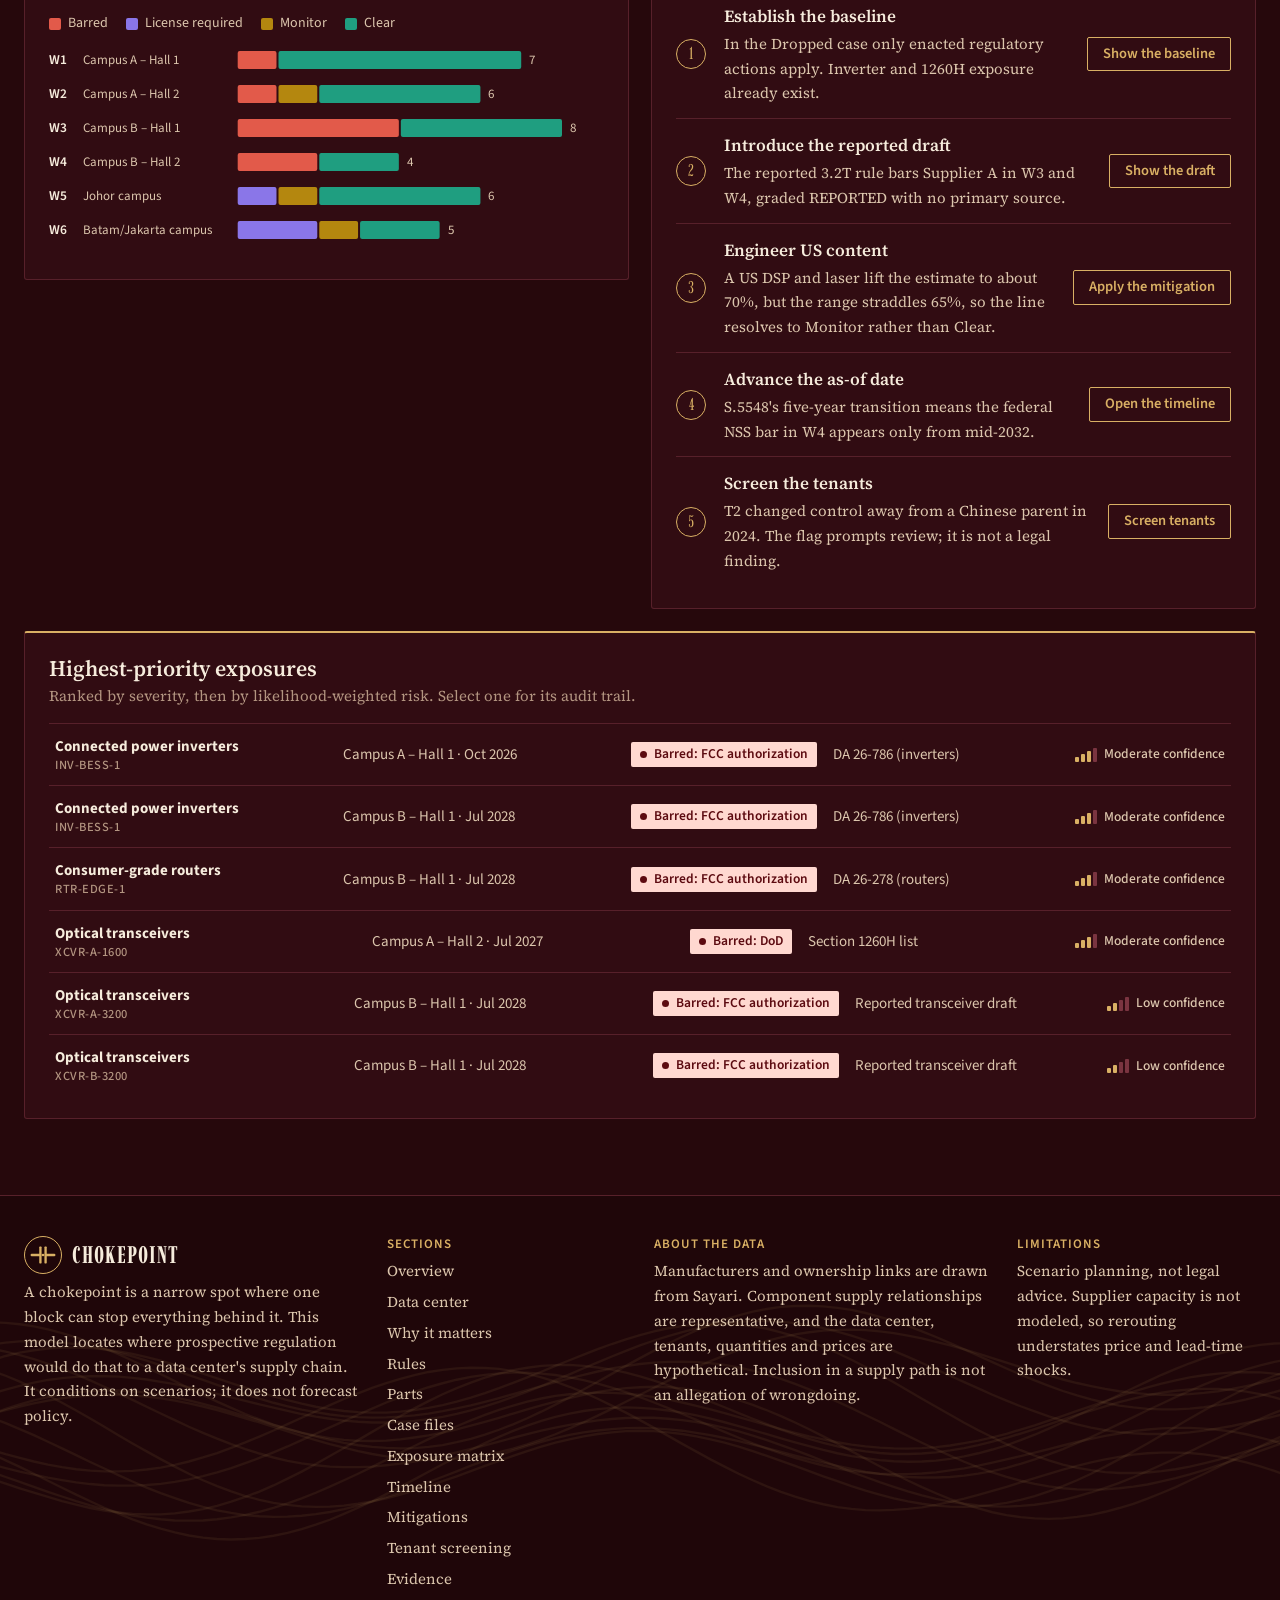
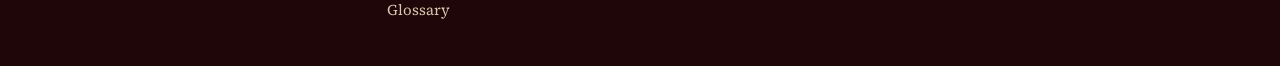
==== commit cba7c8bc: "Center the logo mark on the wordmark inside a gold circle; circular favicon Co-Authored-By: Claude O" ====
--- a/docs/index.html
+++ b/docs/index.html
@@ -13,8 +13,8 @@
     <link rel="preconnect" href="https://fonts.googleapis.com" />
     <link rel="preconnect" href="https://fonts.gstatic.com" crossorigin />
     <link rel="stylesheet" href="https://fonts.googleapis.com/css2?family=Imbue:opsz,wght@10..100,500..800&family=Source+Serif+4:ital,opsz,wght@0,8..60,400;0,8..60,600;1,8..60,400&family=Source+Sans+3:wght@400;500;600;700&display=swap" />
-    <script type="module" crossorigin src="./assets/index-DtCr_rmP.js"></script>
-    <link rel="stylesheet" crossorigin href="./assets/index-DUZ6ivvG.css">
+    <script type="module" crossorigin src="./assets/index-BVo_Yb3T.js"></script>
+    <link rel="stylesheet" crossorigin href="./assets/index-Bf8RutcV.css">
   </head>
   <body>
     <div id="root"></div>
--- a/docs/assets/index-Bf8RutcV.css
+++ b/docs/assets/index-Bf8RutcV.css
@@ -0,0 +1 @@
+:root{color-scheme:dark;--bg: #26080c;--bg-raised: #310c12;--bg-hover: #3d1118;--bg-inset: #1c0508;--band: #1f0609;--line: #57202a;--line-strong: #7a3440;--text: #f6ecdc;--muted: #dcc6ad;--dim: #b39581;--gold: #d9b064;--gold-ink: #2a0a0e;--gold-soft: rgba(217, 176, 100, .12);--pattern: rgba(217, 176, 100, .16);--c-block: #e25a4a;--c-lic: #8a76e8;--c-watch: #b4870f;--c-clear: #1f9e80;--lane-solid: #ead2b8;--lane-bg: #3d1118;--st-block-bg: #ffd8d0;--st-block-fg: #5c0a10;--st-lic-bg: #ddd3ff;--st-lic-fg: #29125e;--st-risk-bg: #ffd4aa;--st-risk-fg: #4f2400;--st-watch-bg: #f4e09a;--st-watch-fg: #3d3000;--st-clear-fg: #a9dcc6;--st-clear-line: #4b7a69;--display: "Imbue", "Didot", "Bodoni 72", Georgia, serif;--serif: "Source Serif 4", Georgia, "Times New Roman", serif;--sans: "Source Sans 3", "Helvetica Neue", Arial, sans-serif;--radius: 3px}*{box-sizing:border-box}html,body{margin:0}html{scroll-behavior:smooth}body{background:var(--bg);color:var(--text);font:17px/1.65 var(--serif);-webkit-font-smoothing:antialiased}a{color:var(--gold);text-underline-offset:3px}:focus-visible{outline:2px solid var(--gold);outline-offset:2px}button,select,input{font:inherit;color:inherit}.wrap{max-width:1320px;margin:0 auto;padding-left:max(24px,env(safe-area-inset-left,0px));padding-right:max(24px,env(safe-area-inset-right,0px))}.muted{color:var(--muted)}.small{font-size:14px}.pad{padding:16px;margin:0}.code{font:500 12.5px/1.3 var(--sans);letter-spacing:.04em;color:var(--dim);display:block}.kicker{font:italic 400 16px/1.3 var(--serif);color:var(--gold)}.label{display:block;font:600 13px/1.3 var(--sans);letter-spacing:.06em;text-transform:uppercase;color:var(--dim);margin-top:4px}.display{font-family:var(--display);font-weight:700;font-variation-settings:"opsz" 60;text-transform:uppercase;letter-spacing:.01em;margin:0;line-height:.95;text-wrap:balance}.footnote{margin:0;font-size:14px;color:var(--dim);font-style:italic}.warn{color:var(--st-watch-bg);font-weight:600}.guilloche{position:absolute;top:0;right:0;bottom:0;left:0;width:100%;height:100%;pointer-events:none}.guilloche path{fill:none;stroke:var(--pattern);stroke-width:1}.orn-rule{display:flex;align-items:center;gap:0;margin:8px 0}.orn-rule:before,.orn-rule:after{content:"";flex:1;border-top:1px solid var(--line-strong)}.orn-rule span{width:9px;height:9px;transform:rotate(45deg);border:1px solid var(--gold);margin:0 14px}.topbar{position:relative;overflow:hidden;background:var(--band);border-bottom:1px solid var(--line)}.topbar-pattern path{stroke:#d9b06417}.topbar-in{position:relative;display:flex;flex-wrap:wrap;justify-content:space-between;align-items:center;gap:10px 24px;padding-block:18px 10px}.brandlock{display:flex;align-items:center;gap:14px;text-decoration:none;color:var(--gold)}.brandlock:hover .logo-mark{filter:drop-shadow(0 0 6px rgba(217,176,100,.35))}.logo-mark{flex:none;display:block;color:var(--gold)}.foot-brand{display:flex;align-items:center;gap:10px;color:var(--gold)}.wordmark{display:grid;gap:4px;color:var(--text);text-decoration:none}.wordmark span{font:800 40px/1 var(--display);font-variation-settings:"opsz" 90;letter-spacing:.06em;text-transform:uppercase;color:var(--gold)}.wordmark small{font:italic 15px/1.2 var(--serif);color:var(--muted)}.banner{font:600 12px/1 var(--sans);letter-spacing:.1em;text-transform:uppercase;color:var(--gold);border:1px solid var(--gold);padding:7px 10px;border-radius:2px}.tabs{position:relative;display:flex;flex-wrap:wrap;gap:0 4px}.tabs a{padding:12px 14px 13px;color:var(--muted);text-decoration:none;font:600 15.5px/1 var(--sans);border-bottom:3px solid transparent}.tabs a:hover{color:var(--text)}.tabs a[aria-current=page]{color:var(--text);border-bottom-color:var(--gold)}body:before{content:"";position:fixed;inset:0 0 auto;height:env(safe-area-inset-top,0px);z-index:30;background:var(--bg-raised)}.controlbar{position:sticky;top:env(safe-area-inset-top,0px);z-index:20;background:var(--bg-raised);border-bottom:1px solid var(--line);box-shadow:0 6px 16px #00000047;font-family:var(--sans)}.controlbar-in{display:flex;flex-wrap:wrap;gap:10px 24px;align-items:center;padding-block:10px}.ctl{display:flex;align-items:center;gap:10px}.ctl select{background:var(--bg-inset);border:1px solid var(--line-strong);border-radius:3px;padding:6px 10px;font:500 15px/1.2 var(--sans)}.ctl select:disabled{opacity:.45}.ctl-date{flex:1 1 420px;min-width:300px}.ctl-date .seg button{white-space:nowrap}.ctl-date input[type=range]{flex:1;min-width:100px;accent-color:var(--gold)}.controlbar .seg{flex-wrap:nowrap}.ctl-label{white-space:nowrap;font:600 13px/1 var(--sans);letter-spacing:.08em;text-transform:uppercase;color:var(--dim)}.readout{font:600 14.5px/1.2 var(--sans);min-width:96px;white-space:nowrap}.toggle{display:inline-flex;gap:8px;align-items:center;font:600 15px/1.3 var(--sans);cursor:pointer}.toggle input{accent-color:var(--gold);width:16px;height:16px;margin:0}.seg{display:inline-flex;flex-wrap:wrap;gap:4px;font-family:var(--sans)}.seg button{background:var(--bg-inset);border:1px solid var(--line);border-radius:3px;padding:7px 12px;font:600 14px/1 var(--sans);color:var(--muted);cursor:pointer}.seg button:hover{color:var(--text);border-color:var(--line-strong)}.seg button[aria-pressed=true]{background:var(--gold);border-color:var(--gold);color:var(--gold-ink)}.lever-pill{background:var(--gold-soft);border:1px solid var(--gold);color:var(--gold);border-radius:999px;padding:6px 13px;font:600 13.5px/1 var(--sans);cursor:pointer}.btn{background:transparent;border:1px solid var(--gold);color:var(--gold);border-radius:2px;padding:9px 15px;font:600 14.5px/1 var(--sans);cursor:pointer;white-space:nowrap}.btn:hover{background:var(--gold-soft)}.btn.primary{background:var(--gold);color:var(--gold-ink)}.btn.primary:hover{background:#e6c27c}.heroband{position:relative;overflow:hidden;background:radial-gradient(ellipse at 80% 20%,#3f0f17 0%,var(--band) 60%);border-bottom:1px solid var(--line)}.hero-pattern{opacity:1}.hero-in{position:relative;display:grid;gap:18px;padding-block:64px 60px;max-width:1320px}.hero-brand{font-size:clamp(72px,14vw,200px);line-height:.8;font-weight:800;font-variation-settings:"opsz" 100;letter-spacing:.02em;color:var(--gold)}.hero-title{font-size:clamp(30px,3.8vw,52px);line-height:.95;color:var(--text);font-weight:800;font-variation-settings:"opsz" 100}.hero-lede{margin:0;max-width:62ch;font-size:20px;line-height:1.6;color:var(--muted)}.hero-lede em{color:var(--text)}.hero-cta{display:flex;flex-wrap:wrap;gap:12px;margin-top:4px}.pagehead{position:relative;overflow:hidden;background:var(--band);border-bottom:1px solid var(--line)}.pagehead-pattern path{stroke:#d9b0641f}.pagehead-in{position:relative;display:grid;gap:10px;padding-block:40px 34px}.pagehead .display{font-size:clamp(38px,5vw,68px)}.intro{max-width:70ch;color:var(--muted);font-size:18px}.intro p{margin:0}.intro b{color:var(--text)}.view{display:grid;gap:22px;padding-block:34px 56px}.with-side{grid-template-columns:minmax(0,1fr) 380px;align-items:start}.main-col{display:grid;gap:14px;min-width:0}@media(max-width:1100px){.with-side{grid-template-columns:minmax(0,1fr)}}.grid-2{display:grid;grid-template-columns:repeat(auto-fit,minmax(min(100%,480px),1fr));gap:22px;align-items:start}.grid-side{display:grid;grid-template-columns:minmax(0,1fr) 340px;gap:22px;align-items:start}@media(max-width:1000px){.grid-side{grid-template-columns:minmax(0,1fr)}}.card{background:var(--bg-raised);border:1px solid var(--line);border-top:2px solid var(--gold);border-radius:var(--radius);padding:22px 24px;min-width:0;display:grid;gap:14px;align-content:start}.card-h{display:grid;gap:2px}.card-h h2{margin:0;font:600 22px/1.25 var(--serif)}.card-h p{margin:0;font-size:15px;color:var(--dim)}.steps{display:grid;grid-template-columns:repeat(auto-fit,minmax(240px,1fr));gap:28px}.steps h3{margin:10px 0 4px;font:600 21px/1.25 var(--serif)}.steps p{margin:0;color:var(--muted);font-size:16px}.step-n{display:inline-grid;place-items:center;width:40px;height:40px;border-radius:50%;border:1px solid var(--gold);color:var(--gold);font:400 22px/1 var(--display)}.step-n.small{width:30px;height:30px;font-size:17px}.answer{display:grid;grid-template-columns:minmax(0,1.3fr) minmax(0,1fr);gap:28px;align-items:center}@media(max-width:900px){.answer{grid-template-columns:minmax(0,1fr)}}.answer .display{font-size:clamp(34px,4vw,54px);margin:6px 0 10px}.lede{margin:0;font-size:18px;color:var(--muted);max-width:64ch}.lede b{color:var(--text)}.tiles{display:grid;grid-template-columns:repeat(2,minmax(0,1fr));gap:12px}.tile{display:grid;gap:8px;text-align:left;background:var(--bg-raised);border:1px solid var(--line);border-radius:var(--radius);padding:16px 18px;cursor:pointer;font-family:var(--sans)}.tile:hover{border-color:var(--gold)}.tile-k{display:flex;align-items:center;gap:8px;font:600 15px/1.2 var(--sans);color:var(--muted)}.tile-n{font:400 48px/1 var(--display);font-variant-numeric:tabular-nums}.tour{list-style:none;margin:0;padding:0;display:grid}.tour li{display:grid;grid-template-columns:34px minmax(0,1fr) auto;gap:14px;align-items:center;padding:12px 0;border-top:1px solid var(--line)}.tour li:first-child{border-top:0}.tour b{font:600 17px/1.3 var(--serif)}.tour p{margin:2px 0 0;font-size:15px;color:var(--muted)}@media(max-width:560px){.tour li{grid-template-columns:34px minmax(0,1fr)}.tour .btn{grid-column:2;justify-self:start}}.toplist{display:grid}.toprow{display:grid;grid-template-columns:minmax(170px,1.2fr) minmax(150px,1.2fr) auto minmax(0,1fr) auto;gap:16px;align-items:center;text-align:left;background:transparent;border:0;border-top:1px solid var(--line);padding:12px 6px;cursor:pointer;font:15px/1.4 var(--sans)}.toprow:hover{background:var(--bg-hover)}.toprow>*{min-width:0}@media(max-width:900px){.toprow{grid-template-columns:1fr auto}.toprow>:nth-child(2),.toprow>:nth-child(4),.toprow>:nth-child(5){display:none}}.sure{display:inline-flex;align-items:center;gap:7px;font:500 13.5px/1.2 var(--sans);color:var(--muted);white-space:nowrap}.sure-bars{display:inline-flex;gap:2px;align-items:flex-end}.sure-bars i{width:4px;background:var(--line-strong);border-radius:1px}.sure-bars i:nth-child(1){height:5px}.sure-bars i:nth-child(2){height:8px}.sure-bars i:nth-child(3){height:11px}.sure-bars i:nth-child(4){height:14px}.sure-bars i.on{background:var(--gold)}.chart{position:relative;display:grid;gap:12px;min-width:0;font-family:var(--sans)}.chart svg{display:block;overflow:visible}.legend{display:flex;flex-wrap:wrap;gap:6px 18px;font:14px/1.3 var(--sans);color:var(--muted)}.legend span{display:inline-flex;align-items:center;gap:7px}.sw{display:inline-block;width:12px;height:12px;border-radius:2px;flex:none}.sw-block{background:var(--c-block)}.sw-lic{background:var(--c-lic)}.sw-watch{background:var(--c-watch)}.sw-clear{background:var(--c-clear)}.sw-lane{background:var(--lane-solid)}.sw-hatch{background:repeating-linear-gradient(45deg,var(--lane-solid) 0 2px,var(--lane-bg) 2px 5px)}.sw-sparse{background:repeating-linear-gradient(135deg,var(--lane-solid) 0 1px,var(--lane-bg) 1px 6px)}.sw-dash{border:1.5px dashed var(--lane-solid)}.sw-dot{border:2px solid var(--text);border-radius:50%}.ax{font:13px var(--sans);fill:var(--muted)}.ax-strong{font:600 13.5px var(--sans);fill:var(--text)}.ax-dim{font:italic 13px var(--serif);fill:var(--dim)}.ax-cursor{font:600 12.5px var(--sans);fill:var(--gold)}.grid{stroke:var(--line);stroke-width:1}.zero{stroke:var(--line-strong);stroke-width:1.5}.cursor{stroke:var(--gold);stroke-width:2}.tick{stroke:var(--text);stroke-width:2}.dot{fill:var(--bg-raised);stroke:var(--text);stroke-width:2}.dashbox{stroke:var(--lane-solid);stroke-width:1.5;stroke-dasharray:4 3}.clickable{cursor:pointer}.clickable:hover .ax-strong{fill:var(--gold)}.tooltip{position:absolute;z-index:5;pointer-events:none;background:var(--bg-inset);border:1px solid var(--line-strong);border-radius:3px;padding:9px 11px;font:14px/1.45 var(--sans);color:var(--text);box-shadow:0 8px 20px #0006;max-width:300px}.tiprow{display:flex;align-items:center;gap:6px}.tiprow b{margin-left:auto;padding-left:12px}.tiphint{display:block;margin-top:4px;color:var(--dim);font-size:13px}.filters{display:flex;flex-wrap:wrap;gap:10px 22px;align-items:center;font-family:var(--sans)}.matrix{overflow-x:auto;border:1px solid var(--line);border-radius:var(--radius);background:var(--bg-inset);font-family:var(--sans)}table{border-collapse:separate;border-spacing:0;width:100%;font-variant-numeric:tabular-nums}th,td{border-bottom:1px solid var(--line);padding:0;text-align:left;vertical-align:top}.matrix thead th{background:var(--bg-raised);padding:12px 14px;min-width:150px;font-weight:400;vertical-align:bottom}.matrix thead th:first-child{min-width:200px;position:sticky;left:0;z-index:2;font:600 13px var(--sans);color:var(--dim);letter-spacing:.08em;text-transform:uppercase}.wid{display:block;font:400 22px/1 var(--display);color:var(--gold)}.wname{display:block;font:600 15px/1.3 var(--sans);color:var(--text);margin:4px 0}.wmeta{display:block;font:13.5px/1.45 var(--sans);color:var(--muted)}.matrix tbody th{position:sticky;left:0;z-index:1;background:var(--bg-inset);padding:12px 14px;font:600 15px/1.3 var(--sans);border-right:1px solid var(--line)}.matrix tbody th small{display:block;color:var(--dim);font:400 13px/1.35 var(--sans);margin-top:2px}.matrix td.txt{padding:14px;font-size:15px;vertical-align:middle}.matrix td.num{font-variant-numeric:tabular-nums}tr.group th,tr.group td{background:var(--bg)!important;padding:18px 14px 8px}tr.group th{font:600 19px/1.2 var(--serif)!important;color:var(--text)}tr.group th small{font:italic 14px/1.4 var(--serif)!important;color:var(--dim);max-width:46ch}.cellbtn{display:grid;gap:6px;width:100%;min-height:64px;padding:11px 14px;background:transparent;border:0;text-align:left;cursor:pointer;align-content:start}.cellbtn:hover{background:var(--bg-hover)}.cellbtn[aria-pressed=true]{background:var(--gold-soft);box-shadow:inset 0 0 0 1.5px var(--gold)}.empty{display:block;padding:14px;color:var(--line-strong)}.flags{display:flex;flex-wrap:wrap;gap:4px}.flag{font:500 12px/1.2 var(--sans);color:var(--muted);border:1px dashed var(--line-strong);padding:3px 6px;border-radius:2px}.chip{display:inline-flex;align-items:center;gap:7px;justify-self:start;font:600 13.5px/1.1 var(--sans);padding:5px 9px;border-radius:2px;white-space:nowrap}.chip:before{content:"";width:7px;height:7px;border-radius:50%;background:currentColor;flex:none}.chip.block{background:var(--st-block-bg);color:var(--st-block-fg)}.chip.lic{background:var(--st-lic-bg);color:var(--st-lic-fg)}.chip.risk{background:var(--st-risk-bg);color:var(--st-risk-fg)}.chip.watch{background:var(--st-watch-bg);color:var(--st-watch-fg)}.chip.clear{color:var(--st-clear-fg);box-shadow:inset 0 0 0 1px var(--st-clear-line)}.side{position:sticky;top:76px;background:var(--bg-raised);border:1px solid var(--line);border-top:2px solid var(--gold);border-radius:var(--radius);padding:20px 22px;display:grid;gap:12px;max-height:calc(100vh - 92px);overflow:auto;align-content:start;font-size:16px}.side-h{display:flex;justify-content:space-between;gap:8px;align-items:start}.side .display{font-size:30px}.x{background:none;border:0;color:var(--muted);font-size:24px;line-height:1;cursor:pointer;padding:0 4px}.x:hover{color:var(--text)}.hit{border-top:1px solid var(--line);padding-top:14px;display:grid;gap:8px}.hit-h{display:flex;gap:10px;align-items:baseline;font-size:17px}.rule-tag{font:600 12px/1 var(--sans);color:var(--gold);border:1px solid var(--gold);padding:3px 5px;border-radius:2px}.hit p{margin:0;font-size:15.5px;color:var(--muted)}.chain{list-style:none;margin:0;padding:10px 12px;display:grid;gap:8px;background:var(--bg-inset);border-radius:3px;font:15px/1.35 var(--sans)}.chain li{position:relative;padding-left:20px}.chain li:before{content:"";position:absolute;left:4px;top:7px;width:7px;height:7px;border-radius:50%;background:var(--gold)}.chain li+li:after{content:"";position:absolute;left:7px;top:-8px;height:14px;border-left:1px solid var(--line-strong)}.sources{display:grid;gap:4px;font:15px/1.4 var(--sans)}.nosrc{display:inline-block;font:600 12.5px/1 var(--sans);color:var(--st-block-bg);border:1px dashed var(--st-block-bg);padding:5px 7px;border-radius:2px;justify-self:start;margin-top:4px}.more summary{cursor:pointer;font:600 14px/1.3 var(--sans);color:var(--dim)}.kv{display:grid;grid-template-columns:110px minmax(0,1fr);gap:6px 12px;font:14.5px/1.45 var(--sans);margin:8px 0 0}.kv dt{color:var(--dim);font-weight:600}.kv dd{margin:0;min-width:0;overflow-wrap:anywhere}.kv dd.code{display:block}.own{display:grid;gap:6px;padding:12px;background:var(--bg-inset);border-radius:3px}.own-track{position:relative;height:26px}.own-seg{position:absolute;top:0;height:26px;border-radius:2px;background:var(--line-strong);font:600 12.5px/26px var(--sans);padding-left:7px;overflow:hidden;white-space:nowrap}.own-seg.concern{background:var(--c-block);color:#fff}.own-legend{display:grid;gap:2px;font:14px/1.4 var(--sans);color:var(--muted)}.own p{margin:0}.rulecard{display:grid;gap:10px}.rulecard .display{font-size:28px}.rulecard p{margin:0;color:var(--muted)}.lever-grid{display:grid;grid-template-columns:repeat(auto-fit,minmax(min(100%,300px),1fr));gap:14px}.lever{display:grid;grid-template-columns:18px minmax(0,1fr);gap:6px 12px;background:var(--bg-raised);border:1px solid var(--line);border-radius:var(--radius);padding:16px 18px;cursor:pointer}.lever:hover{border-color:var(--line-strong)}.lever.on{border-color:var(--gold);background:linear-gradient(0deg,var(--gold-soft),var(--gold-soft)),var(--bg-raised)}.lever input{grid-row:span 2;accent-color:var(--gold);width:17px;height:17px;margin-top:4px}.lever-t{font:600 17.5px/1.3 var(--serif)}.lever-d{font-size:15px;color:var(--muted)}.tablewrap{overflow-x:auto}table.plain{font-family:var(--sans)}table.plain th,table.plain td{padding:10px 12px;font-size:15px;vertical-align:top}table.plain thead th{font:600 13px/1.3 var(--sans);color:var(--dim);text-transform:uppercase;letter-spacing:.06em}.better{color:var(--st-clear-fg)}.worse{color:#ffb6aa}.notes{margin:0;padding-left:20px;display:grid;gap:4px;font:14.5px/1.45 var(--sans);color:var(--muted)}.scale{display:grid;grid-template-columns:repeat(auto-fit,minmax(220px,1fr));gap:18px;padding:18px 22px;border:1px solid var(--line);border-radius:var(--radius)}.scale p{margin:6px 0 0;font-size:15px;color:var(--muted)}.legal{display:inline-block;font:600 13px/1 var(--sans);padding:5px 8px;border-radius:2px;border:1px solid var(--line-strong)}.legal-enacted{background:var(--text);color:var(--bg);border-color:var(--text)}.legal-reported,.legal-rumored{border-style:dashed;color:var(--st-watch-bg)}.src+.src{margin-top:8px}.intel{display:grid;gap:8px}.intel details{border-top:1px solid var(--line);padding-top:10px}.intel summary{cursor:pointer;font-weight:600}.intel p{margin:8px 0 0;font-size:16px}.glossary{display:grid;grid-template-columns:repeat(auto-fit,minmax(min(100%,380px),1fr));gap:0 40px;margin:0}.glossary div{padding:16px 0;border-top:1px solid var(--line)}.glossary dt{font:400 24px/1.1 var(--display);text-transform:uppercase;letter-spacing:.02em;color:var(--gold)}.glossary dd{margin:6px 0 0;color:var(--muted)}.foot{position:relative;overflow:hidden;background:var(--band);border-top:1px solid var(--line);margin-top:20px}.foot-pattern path{stroke:#d9b06414}.foot-in{position:relative;display:grid;grid-template-columns:1.4fr 1fr 1.4fr 1fr;gap:28px;padding-block:40px 44px;font-size:15px;color:var(--muted)}@media(max-width:860px){.foot-in{grid-template-columns:1fr 1fr}}@media(max-width:520px){.foot-in{grid-template-columns:1fr}}.foot-in>div{display:grid;gap:6px;align-content:start}.foot-in p{margin:0}.foot-title{font:700 24px/1 var(--display);text-transform:uppercase;letter-spacing:.04em;color:var(--text)}.foot-h{font:600 13px/1.3 var(--sans);letter-spacing:.08em;text-transform:uppercase;color:var(--gold)}.foot-in a{color:var(--muted);text-decoration:none}.foot-in a:hover{color:var(--text);text-decoration:underline}@media(prefers-reduced-motion:reduce){*{transition:none!important}html{scroll-behavior:auto}}.howto{display:grid;grid-template-columns:minmax(0,1fr) auto;gap:18px 32px;align-items:end;padding:18px 22px;border:1px solid var(--line);border-radius:var(--radius)}.howto p{margin:6px 0 0;color:var(--muted);max-width:80ch}.howto b{color:var(--text)}@media(max-width:1000px){.howto{grid-template-columns:minmax(0,1fr)}}.rulegroup{display:grid;gap:14px}.rulegroup-h h2{margin:0;font:400 34px/1 var(--display);text-transform:uppercase;letter-spacing:.01em;color:var(--gold)}.rulegroup-h p{margin:6px 0 0;color:var(--muted);max-width:90ch}.rulegroup-h b{color:var(--text)}.rulecards{display:grid;grid-template-columns:repeat(auto-fit,minmax(min(100%,560px),1fr));gap:18px}.rulefull{background:var(--bg-raised);border:1px solid var(--line);border-top:2px solid var(--gold);border-radius:var(--radius);padding:20px 22px;display:grid;gap:14px;align-content:start;scroll-margin-top:90px}.rulefull.flash{box-shadow:0 0 0 2px var(--gold)}.rulefull-h{display:flex;flex-wrap:wrap;gap:8px 10px;align-items:center}.rulefull-h h3{margin:0;font:600 21px/1.25 var(--serif);flex:1 1 200px}.rulefull-h .nosrc{margin-top:0}.likely{font:600 13px/1 var(--sans);color:var(--dim)}.rulefull-what{margin:0;font-size:18px;line-height:1.55;color:var(--text)}.facts{display:grid;grid-template-columns:repeat(2,minmax(0,1fr));gap:12px 22px;margin:0;padding:14px 0;border-top:1px solid var(--line);border-bottom:1px solid var(--line)}.facts .wide{grid-column:1 / -1}@media(max-width:640px){.facts{grid-template-columns:minmax(0,1fr)}}.facts dt{font:600 12.5px/1.3 var(--sans);letter-spacing:.07em;text-transform:uppercase;color:var(--gold)}.facts dd{margin:3px 0 0;font-size:15.5px;color:var(--muted)}.facts dd .block{display:block}.affects{display:grid;gap:8px}.affect-list{display:flex;flex-wrap:wrap;gap:6px}.affect{display:inline-flex;align-items:center;gap:8px;background:var(--bg-inset);border:1px solid var(--line);border-radius:2px;padding:5px 8px;font:14px/1.2 var(--sans);cursor:pointer}.affect:hover{border-color:var(--gold)}.affect .chip{font-size:12px;padding:3px 6px}.rulefull-f{display:flex;flex-wrap:wrap;gap:4px 14px;font:13.5px/1.4 var(--sans);color:var(--dim)}.linklike{background:none;border:0;padding:0;text-align:left;cursor:pointer;color:var(--text)}.linklike:hover b{color:var(--gold);text-decoration:underline;text-underline-offset:3px}.arrow{color:var(--gold)}.productfacts{border-top:0;padding-top:0}.comps{list-style:none;margin:4px 0 0;padding:0;display:grid;gap:8px}.comps li{padding-left:10px;border-left:2px solid var(--line-strong)}.lb{font:600 11px/1 var(--sans);color:var(--gold);border:1px solid var(--gold);padding:2px 5px;border-radius:2px;margin-left:8px;vertical-align:1px}.affect.static{cursor:default}.affect.static:hover{border-color:var(--line)}.tabnum{font:500 11px/1 var(--sans);color:var(--dim);margin-right:6px;letter-spacing:.04em}.tabs a[aria-current=page] .tabnum{color:var(--gold)}.tabs a{padding-inline:11px;font-size:15px}.controlbar-in{align-items:flex-start;gap:12px 26px;padding-block:10px 11px}.ctl-scn,.ctl-date{display:grid;gap:5px;align-items:start}.ctl-row{display:flex;align-items:center;gap:10px;flex-wrap:wrap}.ctl-sub{font:13px/1.35 var(--sans);color:var(--dim);max-width:46ch;overflow:hidden;text-overflow:ellipsis;display:-webkit-box;-webkit-line-clamp:2;-webkit-box-orient:vertical}.ctl-date{flex:1 1 380px;min-width:300px}.ctl-date input[type=range]{flex:1 1 140px;min-width:120px}.stepbtn{width:28px;height:28px;border-radius:3px;border:1px solid var(--line-strong);background:var(--bg-inset);color:var(--text);font:600 16px/1 var(--sans);cursor:pointer}.stepbtn:hover{border-color:var(--gold);color:var(--gold)}.quick{display:inline-flex;flex-wrap:wrap;gap:4px}.quick button{border:1px solid var(--line);background:transparent;color:var(--muted);border-radius:999px;padding:3px 9px;font:600 12.5px/1.2 var(--sans);cursor:pointer}.quick button:hover,.quick button[aria-pressed=true]{border-color:var(--gold);color:var(--gold)}.ctl-actions{align-self:center;margin-left:auto;gap:8px}.btn.small{padding:7px 11px;font-size:13.5px}.btn.quiet{border-color:var(--line-strong);color:var(--muted)}.btn.quiet:hover{color:var(--text);background:var(--bg-hover)}@media(max-width:900px){.ctl-actions{margin-left:0}}.dc-layout{display:grid;grid-template-columns:minmax(0,1fr) 380px;gap:20px;align-items:start}@media(max-width:1100px){.dc-layout{grid-template-columns:minmax(0,1fr)}}.dc-stage{gap:10px}.dc-toolbar{display:flex;flex-wrap:wrap;gap:10px 18px;align-items:center;font-family:var(--sans)}.dc-canvas{width:100%;height:clamp(320px,52vw,560px);display:block;touch-action:none;cursor:grab;border-radius:3px;background:radial-gradient(ellipse at 50% 70%,#34101a 0%,var(--bg-inset) 75%)}.dc-canvas:active{cursor:grabbing}.dc-foot{display:flex;flex-wrap:wrap;justify-content:space-between;gap:6px 18px;align-items:center}.dc-side{display:grid;gap:14px;position:sticky;top:130px}.dc-parts{display:grid;gap:4px}.dc-part{display:flex;justify-content:space-between;align-items:center;gap:10px;background:var(--bg-raised);border:1px solid var(--line);border-radius:3px;padding:9px 12px;font:600 15px/1.3 var(--sans);color:var(--text);cursor:pointer;text-align:left}.dc-part:hover{border-color:var(--line-strong)}.dc-part[aria-selected=true]{border-color:var(--gold);background:var(--gold-soft)}.dc-part .chip{font-size:12px;padding:3px 7px}.dc-detail .display{font-size:28px}.dc-detail p{margin:0}.note{border-left:2px solid var(--gold);padding-left:10px;color:var(--muted);font-style:italic}.clickrow{cursor:pointer}.clickrow:hover td,.clickrow:hover th{background:var(--bg-hover)}.harms{display:grid;gap:8px}.hcard{background:var(--bg-raised);border:1px solid var(--line);border-radius:3px}.hcard.on{border-color:var(--gold)}.hbtn{display:grid;grid-template-columns:46px minmax(0,1fr) 24px;gap:14px;align-items:center;width:100%;padding:14px 18px;background:none;border:0;text-align:left;cursor:pointer;color:var(--text)}.hbtn b{display:block;font:600 19px/1.25 var(--serif)}.hbtn small{display:block;font:15px/1.4 var(--serif);color:var(--muted);margin-top:2px}.hnum{display:inline-grid;place-items:center;width:42px;height:42px;border-radius:50%;border:1px solid var(--gold);color:var(--gold);font:400 20px/1 var(--display)}.hnum.small{width:32px;height:32px;font-size:16px;flex:none}.hchev{font:400 24px/1 var(--sans);color:var(--gold)}.hbody{padding:0 18px 18px 78px;display:grid;gap:10px}.hbody p{margin:0}@media(max-width:640px){.hbody{padding-left:18px}}.gapbox{border:1px solid var(--line-strong);border-left:3px solid var(--c-block);border-radius:3px;padding:10px 14px;background:var(--bg-inset)}.gapbox p{margin:4px 0 0}.hsrc{margin:0;padding-left:18px;font:15px/1.5 var(--sans)}.casetabs{display:grid;grid-template-columns:repeat(auto-fit,minmax(min(100%,300px),1fr));gap:8px}.casetab{display:flex;gap:12px;align-items:flex-start;text-align:left;background:var(--bg-raised);border:1px solid var(--line);border-radius:3px;padding:12px 14px;cursor:pointer;color:var(--text)}.casetab:hover{border-color:var(--line-strong)}.casetab[aria-selected=true]{border-color:var(--gold);background:var(--gold-soft)}.casetab b{display:block;font:600 15.5px/1.3 var(--serif)}.casetab small{display:block;font:13.5px/1.35 var(--sans);color:var(--dim);margin-top:3px}.casebody{gap:14px}.casetitle{font-size:clamp(28px,3.4vw,42px)}.casegrid{display:grid;grid-template-columns:minmax(0,1.15fr) minmax(0,1fr);gap:28px;margin-top:6px}@media(max-width:960px){.casegrid{grid-template-columns:minmax(0,1fr)}}.steps-tl{list-style:none;margin:8px 0 0;padding:0 0 0 18px;border-left:1px solid var(--line-strong);display:grid;gap:16px}.steps-tl li{position:relative}.steps-tl li:before{content:"";position:absolute;left:-23px;top:6px;width:9px;height:9px;transform:rotate(45deg);background:var(--gold)}.tl-date{font:600 13px/1.2 var(--sans);color:var(--gold);letter-spacing:.04em}.steps-tl p{margin:4px 0}.tl-links{display:flex;flex-wrap:wrap;gap:4px 14px;font:14px/1.4 var(--sans)}.tally{display:flex;gap:14px;font:600 14px/1 var(--sans);margin:8px 0 4px}.v-caught{color:var(--st-clear-fg)}.v-partly{color:var(--st-watch-bg)}.v-missed{color:#ffb6aa}.verdicts{list-style:none;margin:0;padding:0;display:grid;gap:10px}.verdicts li{display:grid;grid-template-columns:74px minmax(0,1fr);gap:12px;align-items:start;border-top:1px solid var(--line);padding-top:10px}.verdicts p{margin:3px 0 0;color:var(--muted);font-size:15.5px}.verdict{display:inline-block;text-align:center;font:700 12px/1 var(--sans);letter-spacing:.06em;text-transform:uppercase;padding:6px 0;border-radius:2px}.verdict.v-caught{background:var(--st-clear-line);color:#eafff5}.verdict.v-partly{background:var(--st-watch-bg);color:var(--st-watch-fg)}.verdict.v-missed{background:var(--st-block-bg);color:var(--st-block-fg)}.tabs{flex-wrap:nowrap;overflow-x:auto;scrollbar-width:thin}.tabs a{white-space:nowrap;flex:none}.top-actions{display:flex;align-items:center;gap:8px;flex-wrap:wrap}.topbar-in{align-items:center}.topbar-in .banner{margin-left:auto}.tabs a{padding-inline:9px;font-size:14.5px}.tabnum{margin-right:5px}.brandlock{display:grid;gap:4px;align-items:start;text-decoration:none}.brand-row{display:flex;align-items:center;gap:14px}.logo-circle{display:grid;place-items:center;width:50px;height:50px;border-radius:50%;border:1.5px solid var(--gold);color:var(--gold);flex:none;transition:box-shadow .2s}.logo-circle.small{width:38px;height:38px}.brandlock:hover .logo-circle{box-shadow:0 0 0 4px var(--gold-soft)}.brandlock:hover .logo-mark{filter:none}.wordmark-title{font:800 40px/1 var(--display);font-variation-settings:"opsz" 90;letter-spacing:.06em;text-transform:uppercase;color:var(--gold)}.wordmark-tag{padding-left:64px;font:italic 15px/1.2 var(--serif);color:var(--muted)}@media(max-width:560px){.wordmark-title{font-size:30px}.logo-circle{width:40px;height:40px}.wordmark-tag{padding-left:0}}@media(prefers-reduced-motion:reduce){.logo-circle{transition:none}}
